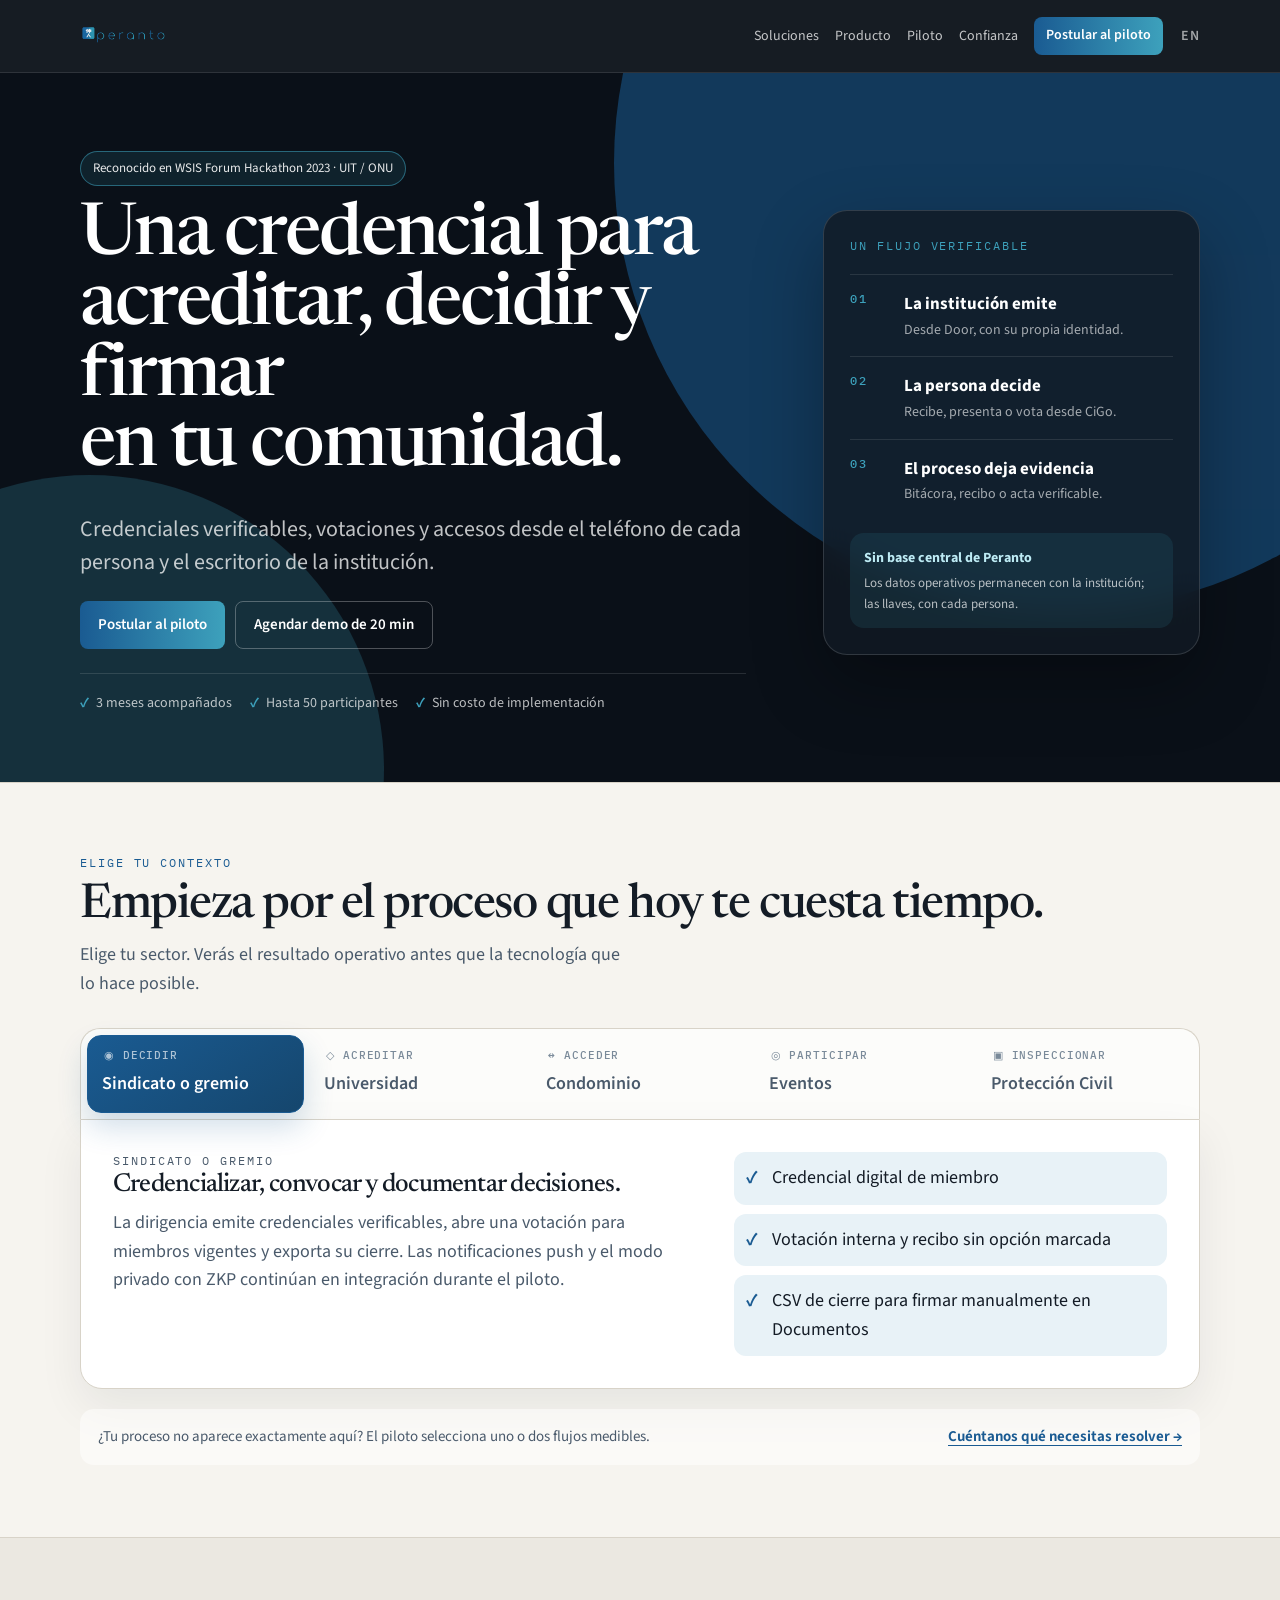
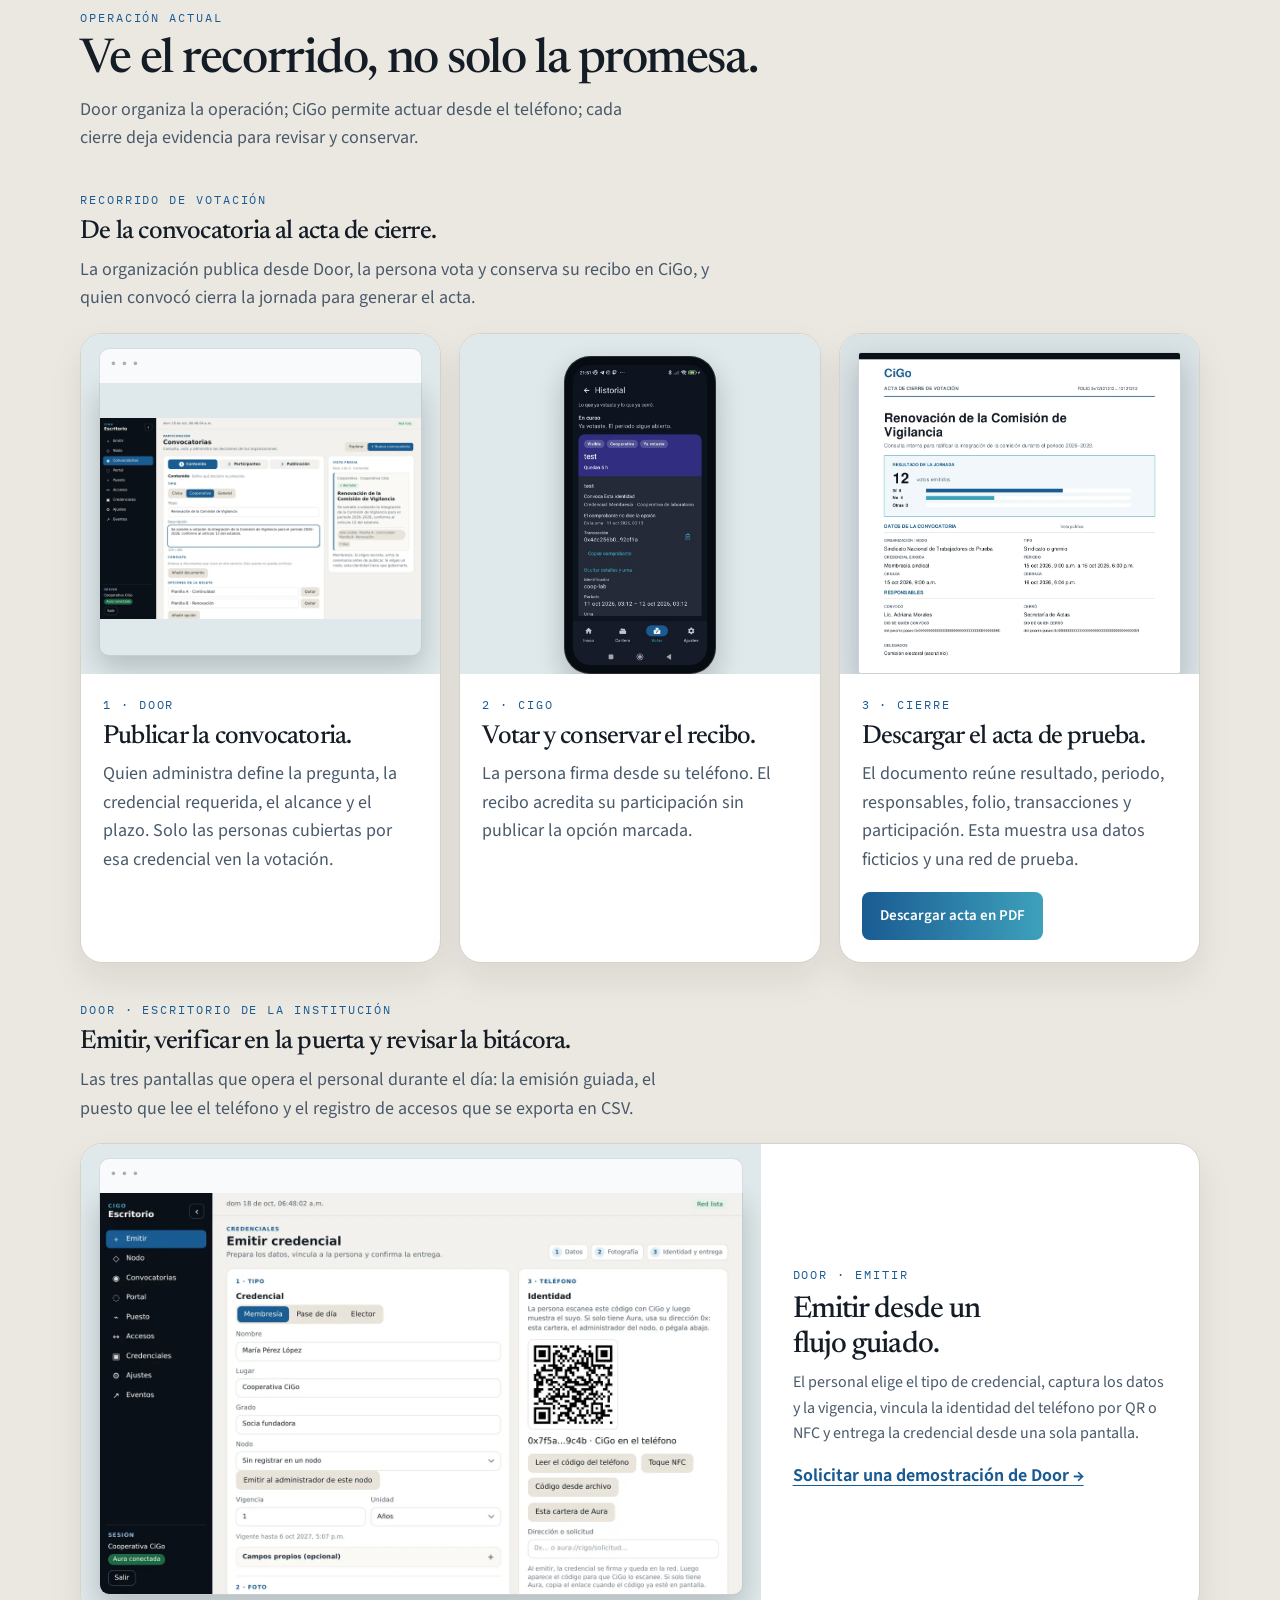
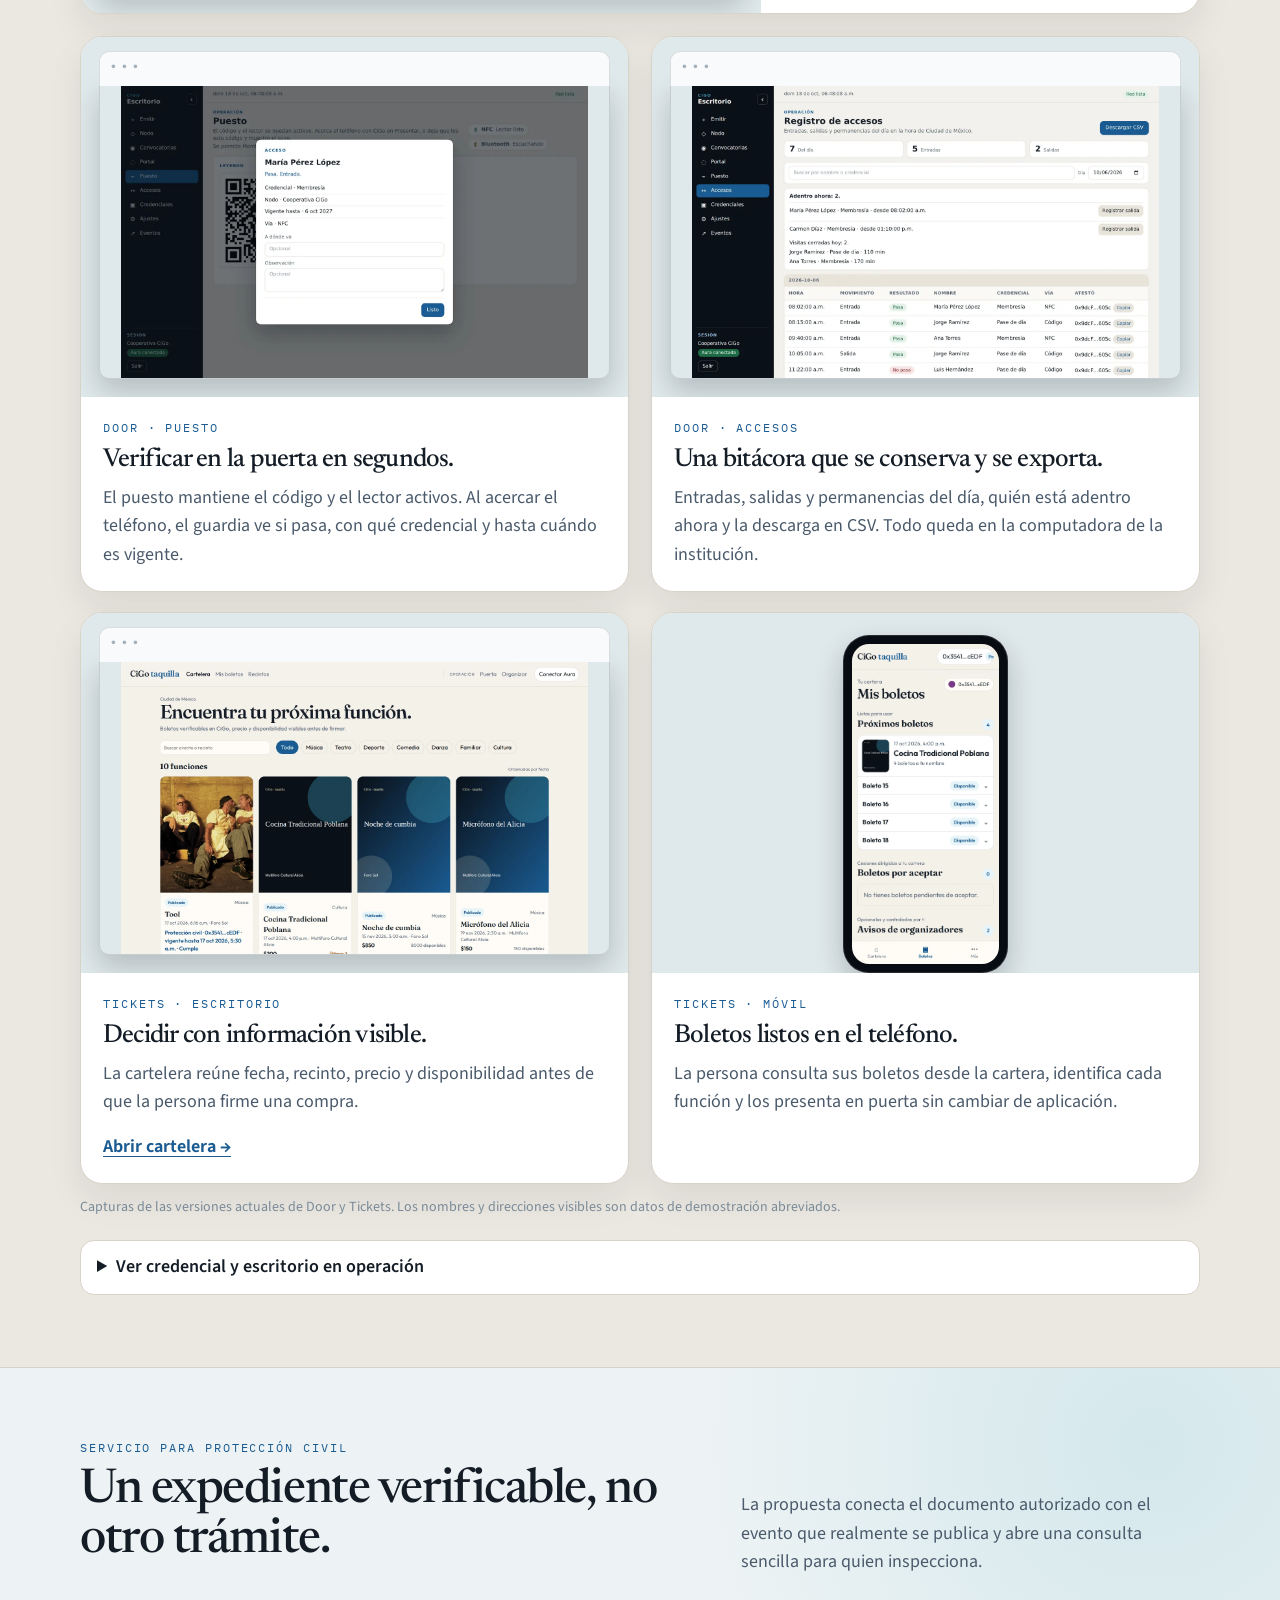
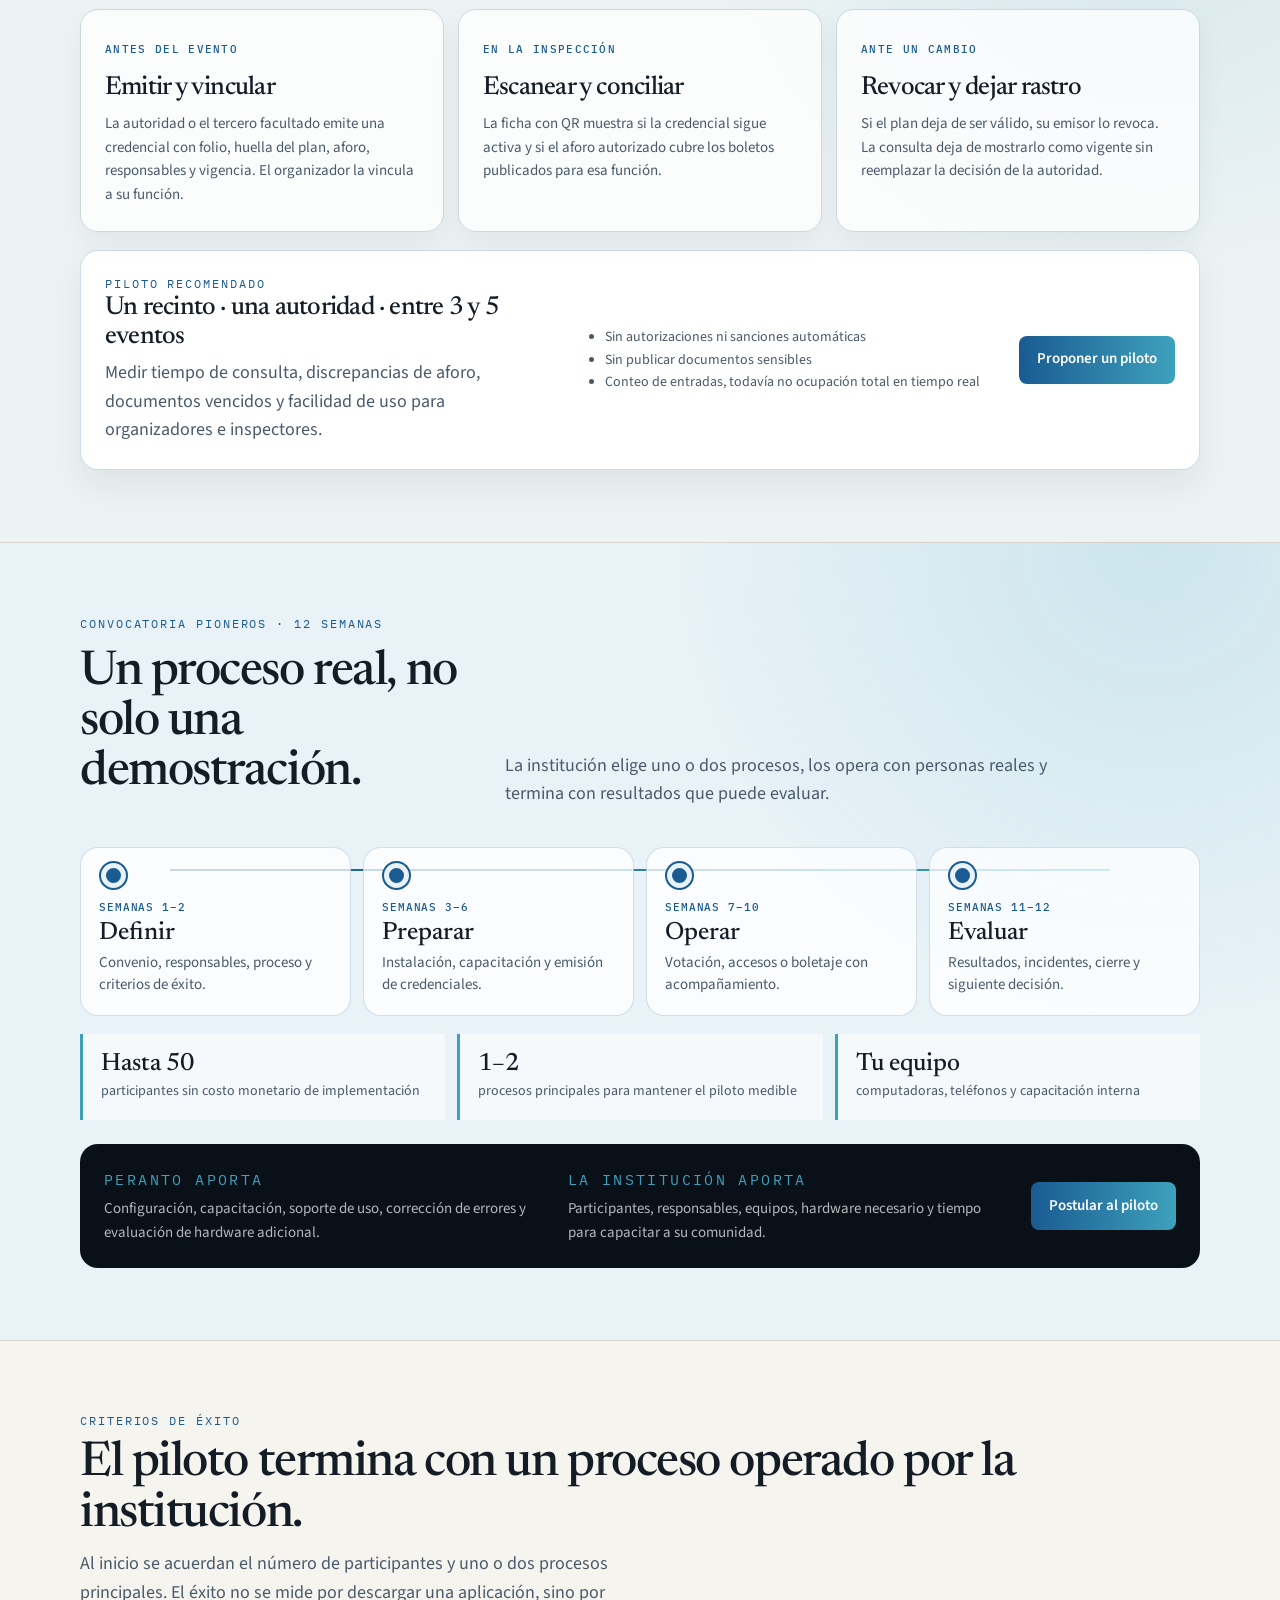
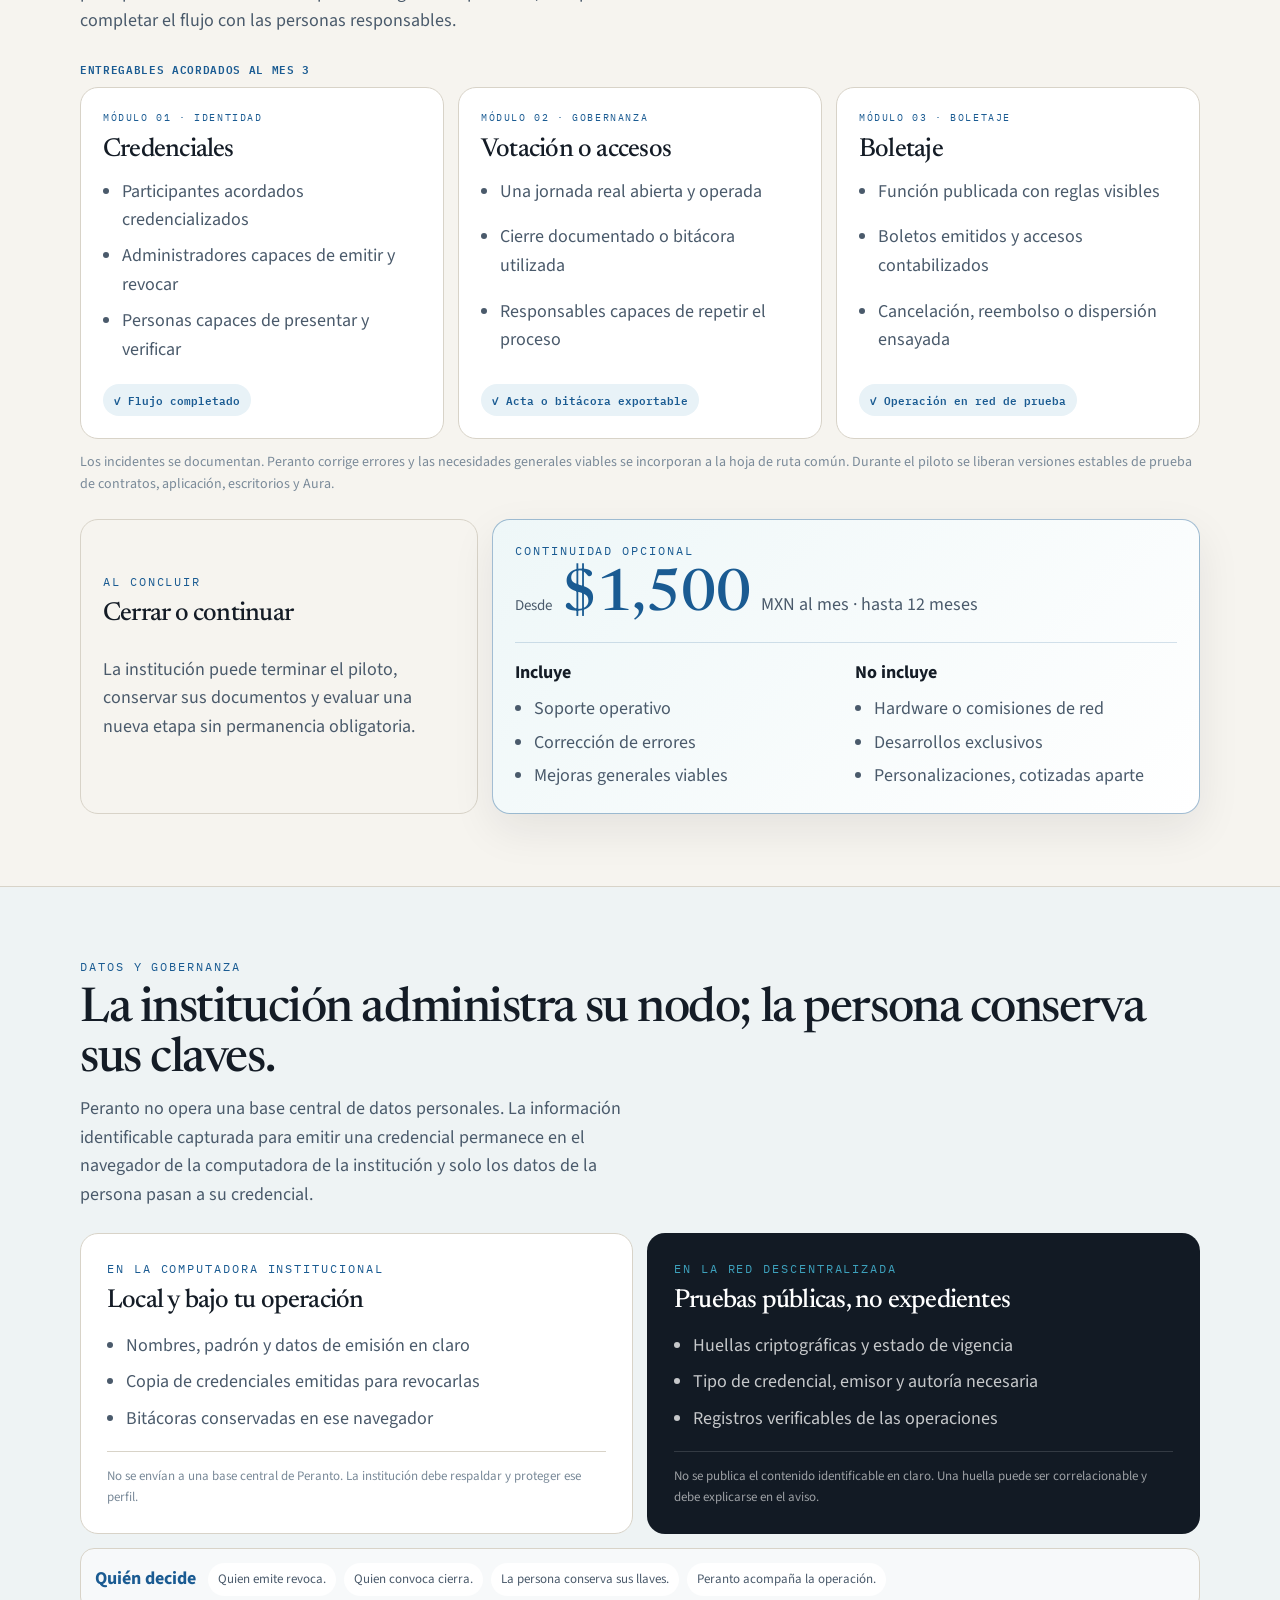
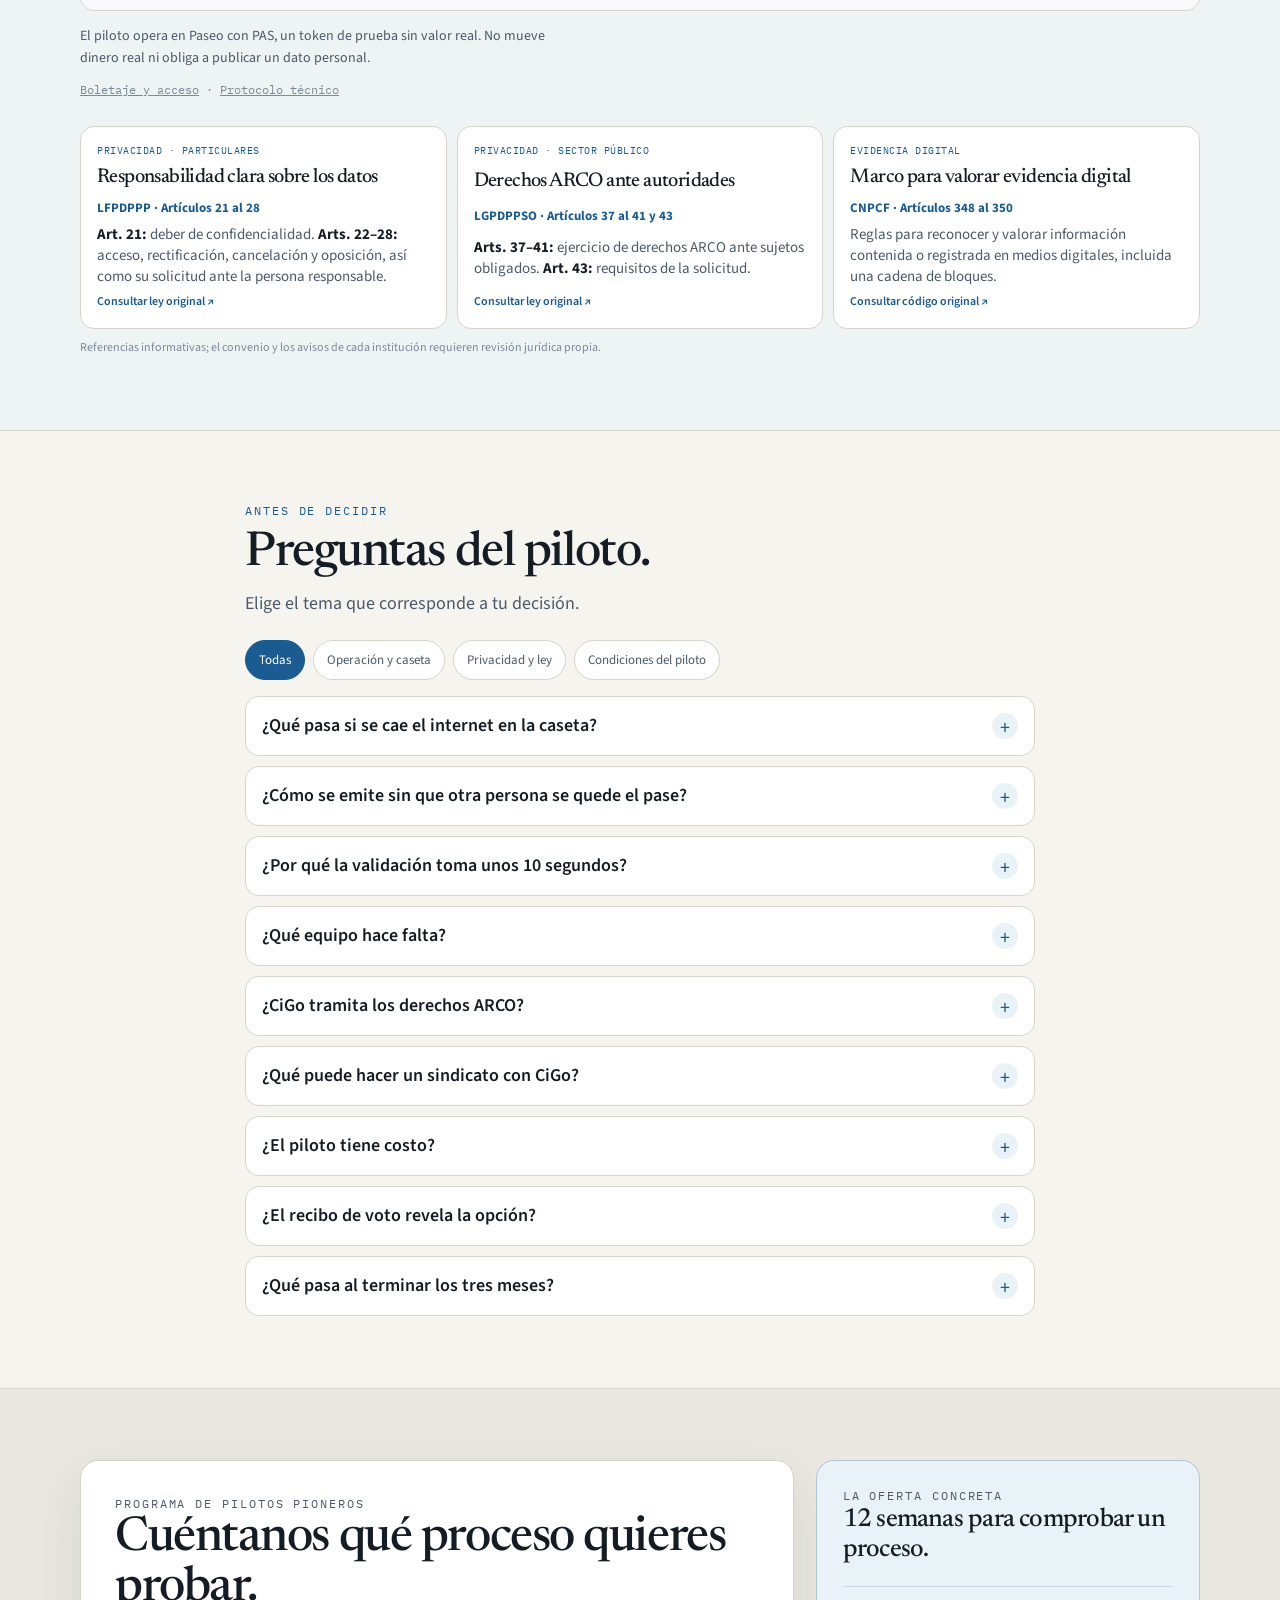
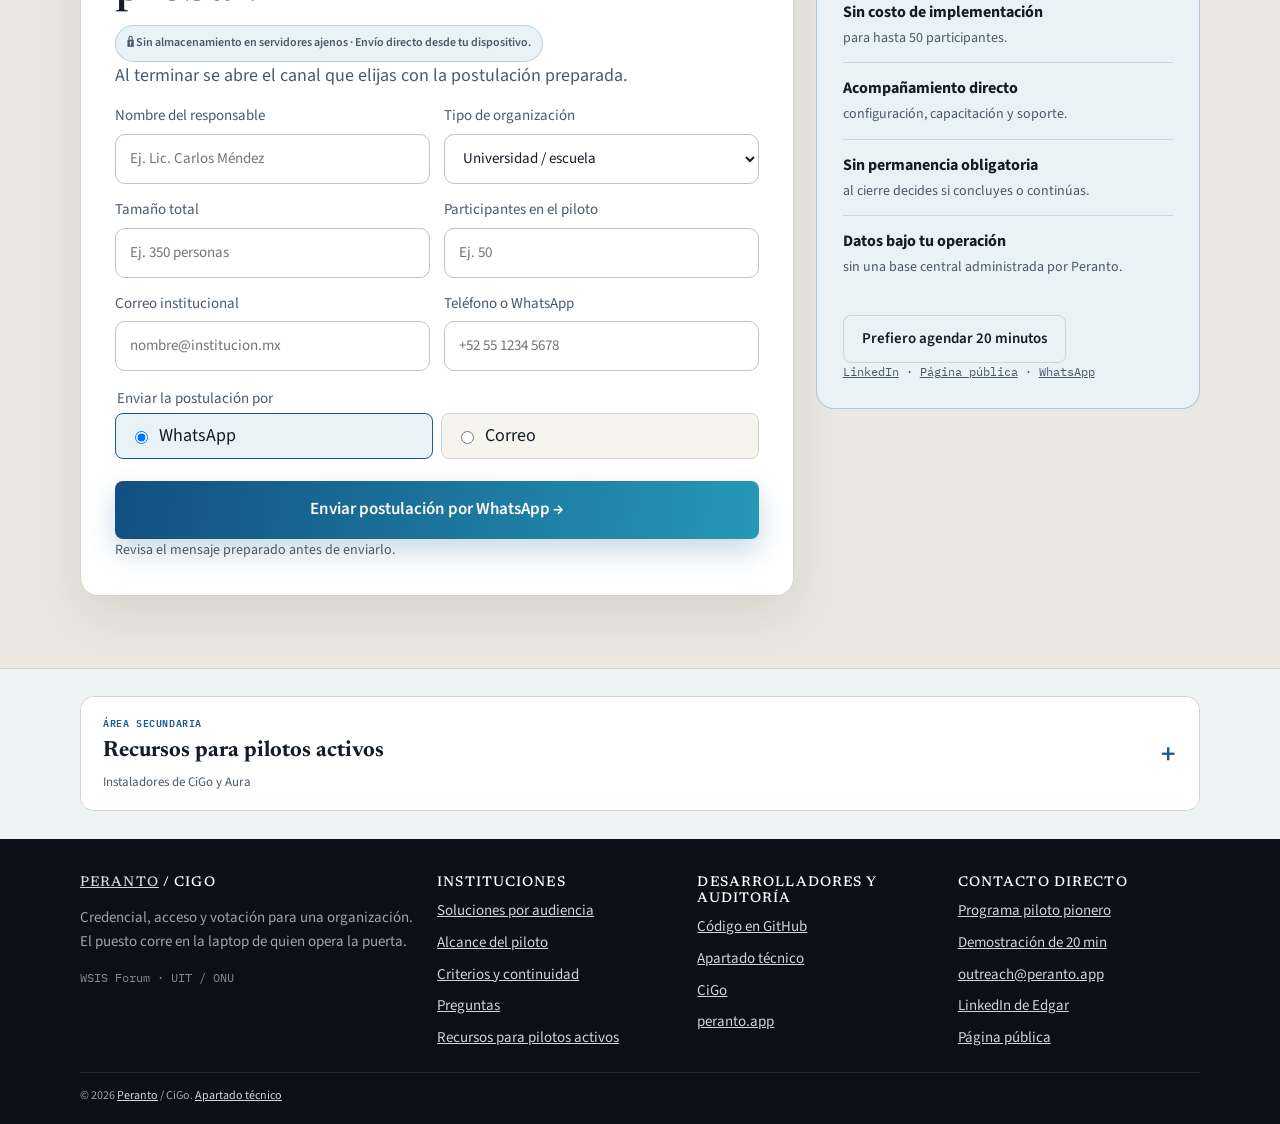
==== index.html @ 7cbb5fcc "Mostrar las pantallas actuales de Door (emitir, puesto, accesos) y pestañas visibles en móvil Co-aut" ====
<!doctype html>
<html lang="es">
<head>
  <meta charset="utf-8" />
  <meta name="viewport" content="width=device-width, initial-scale=1" />
  <title>CiGo · Credencial digital, acceso y votación para comunidades</title>
  <meta name="description" content="Credenciales digitales, control de acceso y votaciones internas para organizaciones. Piloto acompañado de tres meses, sin costo monetario de implementación para hasta 50 participantes." />
  <link rel="canonical" href="https://pioneros.peranto.app/" />
  <link rel="alternate" hreflang="es" href="https://pioneros.peranto.app/" />
  <link rel="alternate" hreflang="en" href="https://pioneros.peranto.app/en/" />
  <link rel="alternate" hreflang="x-default" href="https://pioneros.peranto.app/" />
  <meta property="og:type" content="website" />
  <meta property="og:locale" content="es_MX" />
  <meta property="og:site_name" content="CiGo pioneros" />
  <meta property="og:url" content="https://pioneros.peranto.app/" />
  <meta property="og:title" content="CiGo · Credencial digital, acceso y votación para comunidades" />
  <meta property="og:description" content="Acredita personas, controla accesos y organiza votaciones internas. Piloto acompañado de tres meses, sin costo monetario de implementación para hasta 50 participantes." />
  <meta property="og:image" content="https://pioneros.peranto.app/media/caso-caseta.jpg" />
  <meta name="twitter:card" content="summary_large_image" />
  <script type="application/ld+json">
  {
    "@context": "https://schema.org",
    "@graph": [
      {
        "@type": "Organization",
        "name": "Peranto",
        "url": "https://peranto.app/",
        "sameAs": ["https://cigo.peranto.app/", "https://pioneros.peranto.app/", "https://www.linkedin.com/in/edogasalinas"]
      },
      {
        "@type": "WebSite",
        "name": "CiGo pioneros",
        "url": "https://pioneros.peranto.app/",
        "inLanguage": "es-MX",
        "description": "Credencial digital, control de acceso y votación para condominios, universidades y sindicatos."
      },
      {
        "@type": "Person",
        "name": "Edgar Salinas",
        "jobTitle": "Fundador de CiGo",
        "url": "https://cryptohumano.github.io/peranto-protocol/#/u/@edo",
        "sameAs": ["https://www.linkedin.com/in/edogasalinas", "https://cryptohumano.github.io/peranto-protocol/#/u/@edo"]
      },
      {
        "@type": "FAQPage",
        "mainEntity": [
          {
            "@type": "Question",
            "name": "¿Qué pasa si se cae el internet en la caseta?",
            "acceptedAnswer": {
              "@type": "Answer",
              "text": "La caseta se detiene. El puesto consulta el registro anclado en la cadena para saber si la credencial sigue vigente. Sin internet, esa revisión no cierra y no hay pase. Quien no necesita internet es la persona: la cartera de CiGo lleva la credencial en el teléfono."
            }
          },
          {
            "@type": "Question",
            "name": "¿Cómo se emite sin que otra persona se quede el pase?",
            "acceptedAnswer": {
              "@type": "Answer",
              "text": "El administrador abre el reto en el escritorio y la persona lo firma con su teléfono, por NFC o con el QR del registro. La credencial queda ligada a las claves de ese teléfono."
            }
          },
          {
            "@type": "Question",
            "name": "¿Por qué la validación toma unos 10 segundos?",
            "acceptedAnswer": {
              "@type": "Answer",
              "text": "El ciclo que medimos en operación incluye acercar el teléfono, la lectura NFC o el enfoque del QR, la comprobación de la firma en el escritorio y la línea que ve el guardia en la bitácora. Arriba se ve ese ciclo: la cartera en el teléfono y el puesto en la laptop."
            }
          },
          {
            "@type": "Question",
            "name": "¿Qué equipo hace falta?",
            "acceptedAnswer": {
              "@type": "Answer",
              "text": "Una computadora de la organización con el escritorio CiGo, internet en la caseta, y un lector USB NFC o la cámara para el QR. El puesto no pide un torniquete ni un servidor aparte."
            }
          },
          {
            "@type": "Question",
            "name": "¿CiGo tramita los derechos ARCO?",
            "acceptedAnswer": {
              "@type": "Answer",
              "text": "No. La persona es dueña del dato que firmó y ella presenta el acceso, la rectificación, la cancelación o la oposición. Los artículos 21 a 28 de la Ley Federal de Protección de Datos Personales en Posesión de los Particulares, y los artículos 37 a 43 de la Ley General de Protección de Datos Personales en Posesión de Sujetos Obligados, describen ese trámite ante particulares y ante autoridades. CiGo no envía la solicitud."
            }
          },
          {
            "@type": "Question",
            "name": "¿Qué puede hacer un sindicato con CiGo?",
            "acceptedAnswer": {
              "@type": "Answer",
              "text": "Emitir credenciales digitales para sus agremiados y organizar votaciones internas. Las convocatorias disponibles se consultan y votan en la aplicación; las notificaciones push están en integración. Al cerrar, se exportan el conteo y la trazabilidad en CSV. La persona responsable incorpora manualmente ese archivo al módulo Documentos y lo firma con la credencial verificable definida para el proceso, incluida una que acredite posesión de FIEL o FIREL."
            }
          },
          {
            "@type": "Question",
            "name": "¿El piloto tiene costo?",
            "acceptedAnswer": {
              "@type": "Answer",
              "text": "El piloto dura tres meses y no tiene costo monetario de implementación para hasta 50 participantes. La institución aporta sus equipos, teléfonos, hardware, capacitación interna y una carta convenio con los alcances para mencionar su participación. Por encima de 50 participantes, el alcance y costo se revisan con la organización."
            }
          },
          {
            "@type": "Question",
            "name": "¿El recibo de voto revela la opción?",
            "acceptedAnswer": {
              "@type": "Answer",
              "text": "No. El recibo acredita la participación y no dice la opción marcada. En votaciones privadas, la opción se cifra; el contrato y la gestión de las pruebas de conocimiento cero continúan en desarrollo durante el piloto."
            }
          }
        ]
      }
    ]
  }
  </script>
  <link rel="preconnect" href="https://fonts.googleapis.com" />
  <link rel="preconnect" href="https://fonts.gstatic.com" crossorigin />
  <link href="https://fonts.googleapis.com/css2?family=IBM+Plex+Mono:wght@400;500&family=Newsreader:opsz,wght@6..72,500;6..72,600&family=Source+Sans+3:wght@400;500;600&display=swap" rel="stylesheet" />
  <link rel="stylesheet" href="styles.css?v=12" />
  <meta name="theme-color" content="#0a1018" />
  <link rel="icon" href="data:image/svg+xml,%3Csvg xmlns='http://www.w3.org/2000/svg' viewBox='0 0 32 32'%3E%3Crect fill='%230a1018' width='32' height='32' rx='8'/%3E%3Ccircle cx='16' cy='16' r='5' fill='%233da1bc'/%3E%3C/svg%3E" />
</head>
<body>
  <header class="nav">
    <div class="nav-inner">
      <a class="brand" href="index.html" aria-label="Peranto">
        <img class="brand-logo" src="logo-peranto.png" alt="Peranto" width="140" height="58" />
      </a>
      <button class="menu-btn" type="button" aria-expanded="false" aria-controls="menu">Menú</button>
      <nav class="links" id="menu">
        <a href="#soluciones">Soluciones</a>
        <a href="#evidencia">Producto</a>
        <a href="#pioneros">Piloto</a>
        <a href="#datos">Confianza</a>
        <a class="btn solid tiny" href="#postular">Postular al piloto</a>
      </nav>
      <a class="lang" href="en/" hreflang="en" lang="en">EN</a>
    </div>
  </header>

  <main>
    <section class="hero" id="cigo">
      <div class="wrap">
        <div class="hero-layout">
          <div class="hero-copy">
            <a class="authority" href="https://www.itu.int/net4/wsis/forum/2023/Files/ocp/WF23OCPP5PRES-en.pdf" target="_blank" rel="noopener noreferrer">Reconocido en WSIS Forum Hackathon 2023 · UIT / ONU</a>
            <h1>Una credencial para acreditar, decidir y firmar <span class="rotating-audience" data-rotating-audience data-phrases='["en tu organización.","en tu comunidad.","en tu sindicato.","en tu universidad.","en tu empresa.","en tu condominio.","en tus eventos."]'>en tu organización.</span></h1>
            <p class="lead hero-lead">Credenciales verificables, votaciones y accesos desde el teléfono de cada persona y el escritorio de la institución.</p>
            <div class="actions">
              <a class="btn solid" href="#postular">Postular al piloto</a>
              <a class="btn ghost" href="https://calendly.com/edoga-salinas/one-click-kyc" target="_blank" rel="noopener noreferrer">Agendar demo de 20 min</a>
            </div>
            <ul class="hero-trust" aria-label="Condiciones principales del piloto">
              <li>3 meses acompañados</li>
              <li>Hasta 50 participantes</li>
              <li>Sin costo de implementación</li>
            </ul>
          </div>
          <aside class="hero-brief" aria-label="Cómo funciona CiGo">
            <p class="kicker">Un flujo verificable</p>
            <ol class="hero-flow">
              <li><span>01</span><div><b>La institución emite</b><small>Desde Door, con su propia identidad.</small></div></li>
              <li><span>02</span><div><b>La persona decide</b><small>Recibe, presenta o vota desde CiGo.</small></div></li>
              <li><span>03</span><div><b>El proceso deja evidencia</b><small>Bitácora, recibo o acta verificable.</small></div></li>
            </ol>
            <div class="hero-signal">
              <strong>Sin base central de Peranto</strong>
              <span>Los datos operativos permanecen con la institución; las llaves, con cada persona.</span>
            </div>
          </aside>
        </div>
      </div>
    </section>

    <section id="soluciones">
      <div class="wrap">
        <p class="kicker">Elige tu contexto</p>
        <h2>Empieza por el proceso que hoy te cuesta tiempo.</h2>
        <p class="lead">Elige tu sector. Verás el resultado operativo antes que la tecnología que lo hace posible.</p>
        <div class="audience-tabs" role="tablist" aria-label="Tipo de organización">
          <button type="button" role="tab" id="tab-sindicato" aria-controls="panel-sindicato" aria-selected="true" data-audience-tab="sindicato">Sindicato o gremio</button>
          <button type="button" role="tab" id="tab-universidad" aria-controls="panel-universidad" aria-selected="false" data-audience-tab="universidad">Universidad</button>
          <button type="button" role="tab" id="tab-condominio" aria-controls="panel-condominio" aria-selected="false" data-audience-tab="condominio">Condominio</button>
          <button type="button" role="tab" id="tab-eventos" aria-controls="panel-eventos" aria-selected="false" data-audience-tab="eventos">Eventos</button>
          <button type="button" role="tab" id="tab-proteccion" aria-controls="panel-proteccion" aria-selected="false" data-audience-tab="proteccion">Protección Civil</button>
        </div>
        <div class="audience-panel" id="panel-sindicato" role="tabpanel" aria-labelledby="tab-sindicato" data-audience-panel="sindicato">
          <div>
            <p class="kicker">Sindicato o gremio</p>
            <h3>Credencializar, convocar y documentar decisiones.</h3>
            <p>La dirigencia emite credenciales verificables, abre una votación para miembros vigentes y exporta su cierre. Las notificaciones push y el modo privado con ZKP continúan en integración durante el piloto.</p>
          </div>
          <ul class="outcomes">
            <li>Credencial digital de miembro</li>
            <li>Votación interna y recibo sin opción marcada</li>
            <li>CSV de cierre para firmar manualmente en Documentos</li>
          </ul>
        </div>
        <div class="audience-panel" id="panel-universidad" role="tabpanel" aria-labelledby="tab-universidad" data-audience-panel="universidad" hidden>
          <div>
            <p class="kicker">Universidad o escuela</p>
            <h3>Identidad institucional y espacios con acceso verificable.</h3>
            <p>La institución emite credenciales a su comunidad y define los procesos que quiere operar: biblioteca, laboratorio, actividades o consultas internas.</p>
          </div>
          <ul class="outcomes">
            <li>Credencial verificable para alumnos o personal</li>
            <li>Registro de entrada y salida por puesto</li>
            <li>Consultas internas ligadas a una credencial vigente</li>
          </ul>
        </div>
        <div class="audience-panel" id="panel-condominio" role="tabpanel" aria-labelledby="tab-condominio" data-audience-panel="condominio" hidden>
          <div>
            <p class="kicker">Condominio o residencial</p>
            <h3>Accesos y participación sin retener identificaciones.</h3>
            <p>La caseta verifica presentaciones desde el teléfono y conserva una bitácora local. La comunidad puede probar además una consulta o asamblea interna.</p>
          </div>
          <ul class="outcomes">
            <li>Credenciales para residentes o visitantes</li>
            <li>Bitácora de entradas, salidas y permanencia</li>
            <li>Consulta interna para credenciales vigentes</li>
          </ul>
        </div>
        <div class="audience-panel" id="panel-eventos" role="tabpanel" aria-labelledby="tab-eventos" data-audience-panel="eventos" hidden>
          <div>
            <p class="kicker">Organización de eventos</p>
            <h3>Boletos, acceso y reglas de negocio en una red de pruebas.</h3>
            <p>El piloto permite ensayar creación de eventos, emisión, acceso, cancelaciones, reembolsos y dispersión sin mover dinero real.</p>
          </div>
          <ul class="outcomes">
            <li>Boletos firmados y presentación de un solo uso</li>
            <li>Conteo de invitados y control de acceso</li>
            <li>Cobros y dispersión simulados con token de prueba</li>
          </ul>
        </div>
        <div class="audience-panel" id="panel-proteccion" role="tabpanel" aria-labelledby="tab-proteccion" data-audience-panel="proteccion" hidden>
          <div>
            <p class="kicker">Protección Civil y gestión de riesgos</p>
            <h3>Expediente verificable para una inspección más ágil.</h3>
            <p>La autoridad consulta la credencial del plan vinculada a una función y comprueba folio, vigencia, responsables, aforo autorizado, huella documental y revocación desde una ficha con QR.</p>
            <p class="scope-note">CiGo facilita la verificación; no sustituye el programa, la inspección, la autorización ni las facultades de la autoridad.</p>
          </div>
          <ul class="outcomes">
            <li>Plan vinculado a un evento y organizador concretos</li>
            <li>Aforo autorizado comparado con el aforo publicado</li>
            <li>Ficha de inspección sin exponer el expediente completo</li>
          </ul>
        </div>
        <div class="section-cta">
          <span>¿Tu proceso no aparece exactamente aquí? El piloto selecciona uno o dos flujos medibles.</span>
          <a class="text-link" href="#postular">Cuéntanos qué necesitas resolver →</a>
        </div>
      </div>
    </section>

    <section class="band" id="evidencia">
      <div class="wrap">
        <p class="kicker">Operación actual</p>
        <h2>Ve el recorrido, no solo la promesa.</h2>
        <p class="lead">Door organiza la operación; CiGo permite actuar desde el teléfono; cada cierre deja evidencia para revisar y conservar.</p>
        <div class="flow-heading">
          <p class="kicker">Recorrido de votación</p>
          <h3>De la convocatoria al acta de cierre.</h3>
          <p>La organización publica desde Door, la persona vota y conserva su recibo en CiGo, y quien convocó cierra la jornada para generar el acta.</p>
        </div>
        <div class="voting-steps" aria-label="Recorrido de una votación de prueba">
          <article class="product-proof">
            <div class="proof-media desktop">
              <img src="media/door-convocatoria-actual.webp" alt="Pantalla actual de Door para crear una convocatoria, definir participantes y configurar la publicación" loading="lazy" />
            </div>
            <div class="proof-copy">
              <p class="kicker">1 · Door</p>
              <h3>Publicar la convocatoria.</h3>
              <p>Quien administra define la pregunta, la credencial requerida, el alcance y el plazo. Solo las personas cubiertas por esa credencial ven la votación.</p>
            </div>
          </article>
          <article class="product-proof">
            <div class="proof-media mobile">
              <img src="media/app-voto.jpg" alt="Historial de votación en CiGo con periodo, transacción y comprobante sin opción marcada" loading="lazy" />
            </div>
            <div class="proof-copy">
              <p class="kicker">2 · CiGo</p>
              <h3>Votar y conservar el recibo.</h3>
              <p>La persona firma desde su teléfono. El recibo acredita su participación sin publicar la opción marcada.</p>
            </div>
          </article>
          <article class="product-proof">
            <div class="proof-media report">
              <img src="media/acta-votacion-portada.webp" alt="Primera página del acta de cierre de una votación sindical de prueba" loading="lazy" />
            </div>
            <div class="proof-copy">
              <p class="kicker">3 · Cierre</p>
              <h3>Descargar el acta de prueba.</h3>
              <p>El documento reúne resultado, periodo, responsables, folio, transacciones y participación. Esta muestra usa datos ficticios y una red de prueba.</p>
              <a class="btn solid proof-download" href="media/acta-votacion-prueba.pdf" download>Descargar acta en PDF</a>
            </div>
          </article>
        </div>
        <div class="flow-heading">
          <p class="kicker">Door · escritorio de la institución</p>
          <h3>Emitir, verificar en la puerta y revisar la bitácora.</h3>
          <p>Las tres pantallas que opera el personal durante el día: la emisión guiada, el puesto que lee el teléfono y el registro de accesos que se exporta en CSV.</p>
        </div>
        <div class="product-showcase door-showcase" aria-label="Pantallas actuales de Door">
          <article class="product-proof featured">
            <div class="proof-media desktop">
              <img src="media/door-emision-actual.webp" alt="Pantalla actual de Door para emitir una credencial: tipo, datos de la persona, vigencia y código para vincular el teléfono" loading="lazy" />
            </div>
            <div class="proof-copy">
              <p class="kicker">Door · emitir</p>
              <h3>Emitir desde un flujo guiado.</h3>
              <p>El personal elige el tipo de credencial, captura los datos y la vigencia, vincula la identidad del teléfono por QR o NFC y entrega la credencial desde una sola pantalla.</p>
              <a class="text-link" href="#postular">Solicitar una demostración de Door →</a>
            </div>
          </article>
          <article class="product-proof">
            <div class="proof-media desktop">
              <img src="media/door-puesto-actual.webp" alt="Pantalla actual del puesto en Door: código de reto, lector NFC activo y aviso de acceso con el nombre y la credencial de la persona" loading="lazy" />
            </div>
            <div class="proof-copy">
              <p class="kicker">Door · puesto</p>
              <h3>Verificar en la puerta en segundos.</h3>
              <p>El puesto mantiene el código y el lector activos. Al acercar el teléfono, el guardia ve si pasa, con qué credencial y hasta cuándo es vigente.</p>
            </div>
          </article>
          <article class="product-proof">
            <div class="proof-media desktop">
              <img src="media/door-accesos-actual.webp" alt="Pantalla actual del registro de accesos en Door: resumen del día, personas adentro y tabla de entradas y salidas" loading="lazy" />
            </div>
            <div class="proof-copy">
              <p class="kicker">Door · accesos</p>
              <h3>Una bitácora que se conserva y se exporta.</h3>
              <p>Entradas, salidas y permanencias del día, quién está adentro ahora y la descarga en CSV. Todo queda en la computadora de la institución.</p>
            </div>
          </article>
        </div>
        <div class="product-showcase tickets-showcase" aria-label="Pantallas actuales de Tickets">
          <article class="product-proof">
            <div class="proof-media desktop">
              <img src="media/tickets-cartelera-actual.webp" alt="Cartelera actual de Tickets en escritorio con búsqueda, categorías y eventos disponibles" loading="lazy" />
            </div>
            <div class="proof-copy">
              <p class="kicker">Tickets · escritorio</p>
              <h3>Decidir con información visible.</h3>
              <p>La cartelera reúne fecha, recinto, precio y disponibilidad antes de que la persona firme una compra.</p>
              <a class="text-link" href="https://tickets.peranto.app/" target="_blank" rel="noopener noreferrer">Abrir cartelera →</a>
            </div>
          </article>
          <article class="product-proof">
            <div class="proof-media mobile">
              <img src="media/tickets-boletos-actual.webp" alt="Pantalla actual de Tickets en móvil con cuatro boletos disponibles" loading="lazy" />
            </div>
            <div class="proof-copy">
              <p class="kicker">Tickets · móvil</p>
              <h3>Boletos listos en el teléfono.</h3>
              <p>La persona consulta sus boletos desde la cartera, identifica cada función y los presenta en puerta sin cambiar de aplicación.</p>
            </div>
          </article>
        </div>
        <p class="proof-note">Capturas de las versiones actuales de Door y Tickets. Los nombres y direcciones visibles son datos de demostración abreviados.</p>
        <details class="demo-details">
          <summary>Ver credencial y escritorio en operación</summary>
          <div class="sim" id="simulador">
            <div class="sim-grid">
              <article class="phone">
                <p class="tag">Cartera en el teléfono</p>
                <div class="handset">
                  <span class="notch" aria-hidden="true"></span>
                  <div class="screen">
                    <video class="reel" poster="miniatura-telefono.webp" controls muted playsinline preload="metadata" aria-label="Presentación de la credencial en la cartera de CiGo">
                      <source src="presentacion.mp4" type="video/mp4" />
                    </video>
                  </div>
                </div>
              </article>
              <article class="desk">
                <p class="tag">Puesto de control en la laptop</p>
                <div class="window">
                  <div class="titlebar">
                    <span class="dots" aria-hidden="true"><i></i><i></i><i></i></span>
                    <span>CiGo Escritorio</span>
                  </div>
                  <div class="screen wide">
                    <video class="reel wide" poster="miniatura-escritorio.webp" controls muted playsinline preload="metadata" aria-label="El escritorio de CiGo leyendo la credencial en el puesto">
                      <source src="puesto.mp4" type="video/mp4" />
                    </video>
                  </div>
                </div>
              </article>
            </div>
            <p class="note">La cartera presenta desde el teléfono y el escritorio verifica en la computadora de la organización.</p>
          </div>
        </details>
      </div>
    </section>

    <section class="civil-band" id="proteccion-civil">
      <div class="wrap">
        <div class="civil-heading">
          <div>
            <p class="kicker">Servicio para Protección Civil</p>
            <h2>Un expediente verificable, no otro trámite.</h2>
          </div>
          <p class="lead">La propuesta conecta el documento autorizado con el evento que realmente se publica y abre una consulta sencilla para quien inspecciona.</p>
        </div>
        <div class="civil-flow" aria-label="Flujo del expediente verificable de un evento">
          <article>
            <span>Antes del evento</span>
            <h3>Emitir y vincular</h3>
            <p>La autoridad o el tercero facultado emite una credencial con folio, huella del plan, aforo, responsables y vigencia. El organizador la vincula a su función.</p>
          </article>
          <article>
            <span>En la inspección</span>
            <h3>Escanear y conciliar</h3>
            <p>La ficha con QR muestra si la credencial sigue activa y si el aforo autorizado cubre los boletos publicados para esa función.</p>
          </article>
          <article>
            <span>Ante un cambio</span>
            <h3>Revocar y dejar rastro</h3>
            <p>Si el plan deja de ser válido, su emisor lo revoca. La consulta deja de mostrarlo como vigente sin reemplazar la decisión de la autoridad.</p>
          </article>
        </div>
        <div class="civil-pilot">
          <div>
            <p class="kicker">Piloto recomendado</p>
            <h3>Un recinto · una autoridad · entre 3 y 5 eventos</h3>
            <p>Medir tiempo de consulta, discrepancias de aforo, documentos vencidos y facilidad de uso para organizadores e inspectores.</p>
          </div>
          <ul>
            <li>Sin autorizaciones ni sanciones automáticas</li>
            <li>Sin publicar documentos sensibles</li>
            <li>Conteo de entradas, todavía no ocupación total en tiempo real</li>
          </ul>
          <a class="btn solid" href="#postular">Proponer un piloto</a>
        </div>
      </div>
    </section>

    <section class="pilot-band" id="pioneros">
      <div class="wrap">
        <div class="pilot-intro">
          <p class="kicker">Convocatoria pioneros · 12 semanas</p>
          <h2>Un proceso real, no solo una demostración.</h2>
          <p class="lead">La institución elige uno o dos procesos, los opera con personas reales y termina con resultados que puede evaluar.</p>
        </div>
        <div class="pilot-timeline" aria-label="Etapas del piloto de doce semanas">
          <article><span>Semanas 1–2</span><b>Definir</b><p>Convenio, responsables, proceso y criterios de éxito.</p></article>
          <article><span>Semanas 3–6</span><b>Preparar</b><p>Instalación, capacitación y emisión de credenciales.</p></article>
          <article><span>Semanas 7–10</span><b>Operar</b><p>Votación, accesos o boletaje con acompañamiento.</p></article>
          <article><span>Semanas 11–12</span><b>Evaluar</b><p>Resultados, incidentes, cierre y siguiente decisión.</p></article>
        </div>
        <div class="pilot-terms">
          <article>
            <strong>Hasta 50</strong>
            <span>participantes sin costo monetario de implementación</span>
          </article>
          <article>
            <strong>1–2</strong>
            <span>procesos principales para mantener el piloto medible</span>
          </article>
          <article>
            <strong>Tu equipo</strong>
            <span>computadoras, teléfonos y capacitación interna</span>
          </article>
        </div>
        <div class="pilot-responsibilities">
          <div>
            <p class="kicker">Peranto aporta</p>
            <p>Configuración, capacitación, soporte de uso, corrección de errores y evaluación de hardware adicional.</p>
          </div>
          <div>
            <p class="kicker">La institución aporta</p>
            <p>Participantes, responsables, equipos, hardware necesario y tiempo para capacitar a su comunidad.</p>
          </div>
          <a class="btn solid" href="#postular">Postular al piloto</a>
        </div>
      </div>
    </section>

    <section id="piloto">
      <div class="wrap">
        <p class="kicker">Criterios de éxito</p>
        <h2>El piloto termina con un proceso operado por la institución.</h2>
        <p class="lead">Al inicio se acuerdan el número de participantes y uno o dos procesos principales. El éxito no se mide por descargar una aplicación, sino por completar el flujo con las personas responsables.</p>
        <p class="deliverables-label">Entregables acordados al mes 3</p>
        <div class="success-grid">
          <article class="success-card">
            <p class="kicker">Módulo 01 · Identidad</p>
            <h3>Credenciales</h3>
            <ul class="deliverables"><li>Participantes acordados credencializados</li><li>Administradores capaces de emitir y revocar</li><li>Personas capaces de presentar y verificar</li></ul>
            <span class="deliverable-badge">✓ Flujo completado</span>
          </article>
          <article class="success-card">
            <p class="kicker">Módulo 02 · Gobernanza</p>
            <h3>Votación o accesos</h3>
            <ul class="deliverables"><li>Una jornada real abierta y operada</li><li>Cierre documentado o bitácora utilizada</li><li>Responsables capaces de repetir el proceso</li></ul>
            <span class="deliverable-badge">✓ Acta o bitácora exportable</span>
          </article>
          <article class="success-card">
            <p class="kicker">Módulo 03 · Boletaje</p>
            <h3>Boletaje</h3>
            <ul class="deliverables"><li>Función publicada con reglas visibles</li><li>Boletos emitidos y accesos contabilizados</li><li>Cancelación, reembolso o dispersión ensayada</li></ul>
            <span class="deliverable-badge">✓ Operación en red de prueba</span>
          </article>
        </div>
        <p class="note">Los incidentes se documentan. Peranto corrige errores y las necesidades generales viables se incorporan a la hoja de ruta común. Durante el piloto se liberan versiones estables de prueba de contratos, aplicación, escritorios y Aura.</p>
        <div class="continuity-grid">
          <article class="exit-card">
            <p class="kicker">Al concluir</p>
            <h3>Cerrar o continuar</h3>
            <p>La institución puede terminar el piloto, conservar sus documentos y evaluar una nueva etapa sin permanencia obligatoria.</p>
          </article>
          <article class="pricing-card">
            <p class="kicker">Continuidad opcional</p>
            <div class="price"><small>Desde</small><strong>$1,500</strong><span>MXN al mes · hasta 12 meses</span></div>
            <div class="price-columns">
              <div><b>Incluye</b><ul><li>Soporte operativo</li><li>Corrección de errores</li><li>Mejoras generales viables</li></ul></div>
              <div><b>No incluye</b><ul><li>Hardware o comisiones de red</li><li>Desarrollos exclusivos</li><li>Personalizaciones, cotizadas aparte</li></ul></div>
            </div>
          </article>
        </div>
      </div>
    </section>

    <section id="datos">
      <div class="wrap">
        <p class="kicker">Datos y gobernanza</p>
        <h2>La institución administra su nodo; la persona conserva sus claves.</h2>
        <p class="lead">Peranto no opera una base central de datos personales. La información identificable capturada para emitir una credencial permanece en el navegador de la computadora de la institución y solo los datos de la persona pasan a su credencial.</p>
        <div class="data-map">
          <article class="data-zone local">
            <p class="kicker">En la computadora institucional</p>
            <h3>Local y bajo tu operación</h3>
            <ul><li>Nombres, padrón y datos de emisión en claro</li><li>Copia de credenciales emitidas para revocarlas</li><li>Bitácoras conservadas en ese navegador</li></ul>
            <p class="data-caveat">No se envían a una base central de Peranto. La institución debe respaldar y proteger ese perfil.</p>
          </article>
          <article class="data-zone chain">
            <p class="kicker">En la red descentralizada</p>
            <h3>Pruebas públicas, no expedientes</h3>
            <ul><li>Huellas criptográficas y estado de vigencia</li><li>Tipo de credencial, emisor y autoría necesaria</li><li>Registros verificables de las operaciones</li></ul>
            <p class="data-caveat">No se publica el contenido identificable en claro. Una huella puede ser correlacionable y debe explicarse en el aviso.</p>
          </article>
        </div>
        <div class="governance-strip"><b>Quién decide</b><span>Quien emite revoca.</span><span>Quien convoca cierra.</span><span>La persona conserva sus llaves.</span><span>Peranto acompaña la operación.</span></div>
        <p class="network-note">El piloto opera en Paseo con PAS, un token de prueba sin valor real. No mueve dinero real ni obliga a publicar un dato personal.</p>
        <p class="meta"><a href="tickets.html">Boletaje y acceso</a> · <a href="https://cigo.peranto.app/whitepaper.html">Protocolo técnico</a></p>
        <div class="legal-badges" aria-label="Referencias legales">
          <a href="https://www.diputados.gob.mx/LeyesBiblio/pdf/LFPDPPP.pdf" target="_blank" rel="noopener noreferrer">
            <span>Privacidad · particulares</span>
            <h3>Responsabilidad clara sobre los datos</h3>
            <b>LFPDPPP · Artículos 21 al 28</b>
            <small><strong>Art. 21:</strong> deber de confidencialidad. <strong>Arts. 22–28:</strong> acceso, rectificación, cancelación y oposición, así como su solicitud ante la persona responsable.</small>
            <em>Consultar ley original ↗</em>
          </a>
          <a href="https://www.diputados.gob.mx/LeyesBiblio/pdf/LGPDPPSO.pdf" target="_blank" rel="noopener noreferrer">
            <span>Privacidad · sector público</span>
            <h3>Derechos ARCO ante autoridades</h3>
            <b>LGPDPPSO · Artículos 37 al 41 y 43</b>
            <small><strong>Arts. 37–41:</strong> ejercicio de derechos ARCO ante sujetos obligados. <strong>Art. 43:</strong> requisitos de la solicitud.</small>
            <em>Consultar ley original ↗</em>
          </a>
          <a href="https://www.diputados.gob.mx/LeyesBiblio/pdf/CNPCF.pdf" target="_blank" rel="noopener noreferrer">
            <span>Evidencia digital</span>
            <h3>Marco para valorar evidencia digital</h3>
            <b>CNPCF · Artículos 348 al 350</b>
            <small>Reglas para reconocer y valorar información contenida o registrada en medios digitales, incluida una cadena de bloques.</small>
            <em>Consultar código original ↗</em>
          </a>
        </div>
        <p class="legal-note">Referencias informativas; el convenio y los avisos de cada institución requieren revisión jurídica propia.</p>
      </div>
    </section>

    <section id="preguntas">
      <div class="wrap">
        <p class="kicker">Antes de decidir</p>
        <h2>Preguntas del piloto.</h2>
        <p class="lead">Elige el tema que corresponde a tu decisión.</p>
        <div class="faq-filters" role="toolbar" aria-label="Filtrar preguntas">
          <button type="button" data-faq-filter="all" aria-pressed="true">Todas</button>
          <button type="button" data-faq-filter="operation" aria-pressed="false">Operación y caseta</button>
          <button type="button" data-faq-filter="privacy" aria-pressed="false">Privacidad y ley</button>
          <button type="button" data-faq-filter="pilot" aria-pressed="false">Condiciones del piloto</button>
        </div>
        <div class="faq-list">
        <details data-faq-category="operation">
          <summary>¿Qué pasa si se cae el internet en la caseta?</summary>
          <p>La caseta se detiene. El puesto consulta el registro anclado en la cadena para saber si la credencial sigue vigente. Sin internet, esa revisión no cierra y no hay pase. Quien no necesita internet es la persona: la cartera de CiGo lleva la credencial en el teléfono.</p>
        </details>
        <details data-faq-category="operation">
          <summary>¿Cómo se emite sin que otra persona se quede el pase?</summary>
          <p>El administrador abre el reto en el escritorio y la persona lo firma con su teléfono, por NFC o con el QR del registro. La credencial queda ligada a las claves de ese teléfono.</p>
        </details>
        <details data-faq-category="operation">
          <summary>¿Por qué la validación toma unos 10 segundos?</summary>
          <p>El ciclo que medimos en operación incluye acercar el teléfono, la lectura NFC o el enfoque del QR, la comprobación de la firma en el escritorio y la línea que ve el guardia en la bitácora. Arriba se ve ese ciclo: la cartera en el teléfono y el puesto en la laptop.</p>
        </details>
        <details data-faq-category="operation">
          <summary>¿Qué equipo hace falta?</summary>
          <p>Una computadora de la organización con el escritorio CiGo, internet en la caseta, y un lector USB NFC o la cámara para el QR. El puesto no pide un torniquete ni un servidor aparte.</p>
        </details>
        <details data-faq-category="privacy">
          <summary>¿CiGo tramita los derechos ARCO?</summary>
          <p>No. La persona es dueña del dato que firmó y ella pide el acceso, la rectificación, la cancelación o la oposición. CiGo no envía esa solicitud. Los artículos están en <a href="#datos">la firma y los datos</a>.</p>
        </details>
        <details data-faq-category="pilot">
          <summary>¿Qué puede hacer un sindicato con CiGo?</summary>
          <p>Emitir la credencial digital de cada agremiado y abrir votaciones internas. La convocatoria se consulta y se vota en la aplicación; las notificaciones push están en integración. Al cerrar se exportan conteo y trazabilidad en CSV. La persona responsable lo incorpora manualmente a Documentos y lo firma con la credencial acordada, incluida una que acredite posesión de FIEL o FIREL.</p>
        </details>
        <details data-faq-category="pilot">
          <summary>¿El piloto tiene costo?</summary>
          <p>Dura tres meses y no tiene costo monetario de implementación para hasta 50 participantes. La institución aporta equipos, teléfonos, hardware, capacitación interna y una carta convenio que define los alcances para mencionar su participación. Por encima de 50 participantes se acuerdan alcance y costo.</p>
        </details>
        <details data-faq-category="privacy">
          <summary>¿El recibo de voto revela la opción?</summary>
          <p>No. Acredita la participación y no dice la opción marcada. En votaciones privadas, la opción se cifra; el contrato y la gestión de las pruebas de conocimiento cero continúan en desarrollo durante el piloto.</p>
        </details>
        <details data-faq-category="pilot">
          <summary>¿Qué pasa al terminar los tres meses?</summary>
          <p>La institución puede concluir el piloto o continuar con acompañamiento desde $1,500 MXN mensuales durante 12 meses, según alcance. Incluye soporte operativo y corrección de errores. Hardware, comisiones de red y desarrollos exclusivos no están incluidos; las personalizaciones se cotizan aparte.</p>
        </details>
        </div>
      </div>
    </section>

    <section class="band" id="postular">
      <div class="wrap close">
        <form class="card" id="solicitud" data-form>
          <p class="kicker">Programa de pilotos pioneros</p>
          <h2>Cuéntanos qué proceso quieres probar.</h2>
          <p class="privacy-badge">🔒 Sin almacenamiento en servidores ajenos · Envío directo desde tu dispositivo.</p>
          <p class="lead">Al terminar se abre el canal que elijas con la postulación preparada.</p>
          <div class="form-grid">
            <label class="field">Nombre del responsable
              <input name="name" required maxlength="120" placeholder="Ej. Lic. Carlos Méndez" autocomplete="name" />
            </label>
            <label class="field">Tipo de organización
              <select name="kind" required>
                <option>Universidad / escuela</option>
                <option>Condominio / residencial</option>
                <option>Caseta: repartidores y estacionamiento</option>
                <option>Sindicato / colegio profesional</option>
                <option>Cooperativa / comunidad</option>
                <option>Protección Civil / gobierno municipal</option>
              </select>
            </label>
            <label class="field">Tamaño total
              <input name="size" required maxlength="20" placeholder="Ej. 350 personas" inputmode="numeric" />
            </label>
            <label class="field">Participantes en el piloto
              <input name="pilotSize" required type="number" min="1" max="100000" placeholder="Ej. 50" inputmode="numeric" />
            </label>
            <label class="field">Correo institucional
              <input name="email" type="email" required maxlength="120" placeholder="nombre@institucion.mx" autocomplete="email" />
            </label>
            <label class="field">Teléfono o WhatsApp
              <input name="phone" required maxlength="30" placeholder="+52 55 1234 5678" autocomplete="tel" />
            </label>
          </div>
          <fieldset class="via">
            <legend>Enviar la postulación por</legend>
            <label><input type="radio" name="via" value="wa" checked /> WhatsApp</label>
            <label><input type="radio" name="via" value="mail" /> Correo</label>
          </fieldset>
          <div class="actions">
            <button class="btn solid" type="submit" data-send>Enviar postulación por WhatsApp →</button>
          </div>
          <p class="note">Revisa el mensaje preparado antes de enviarlo.</p>
          <div class="ready" data-ready hidden>
            <p data-status></p>
            <p data-summary></p>
            <button class="copy-link" type="button" data-copy>Copiar postulación</button>
          </div>
        </form>
        <aside class="card application-aside">
          <p class="kicker">La oferta concreta</p>
          <h3>12 semanas para comprobar un proceso.</h3>
          <ul class="offer-list">
            <li><b>Sin costo de implementación</b><span>para hasta 50 participantes.</span></li>
            <li><b>Acompañamiento directo</b><span>configuración, capacitación y soporte.</span></li>
            <li><b>Sin permanencia obligatoria</b><span>al cierre decides si concluyes o continúas.</span></li>
            <li><b>Datos bajo tu operación</b><span>sin una base central administrada por Peranto.</span></li>
          </ul>
          <a class="btn ghost" href="https://calendly.com/edoga-salinas/one-click-kyc" target="_blank" rel="noopener noreferrer">Prefiero agendar 20 minutos</a>
          <p class="meta"><a href="https://www.linkedin.com/in/edogasalinas" target="_blank" rel="noopener noreferrer">LinkedIn</a> · <a href="https://cryptohumano.github.io/peranto-protocol/#/u/@edo">Página pública</a> · <a href="https://wa.me/525621208481?text=Hola%20Edgar%2C%20quiero%20la%20demostraci%C3%B3n%20de%2020%20minutos%20del%20piloto%20CiGo.">WhatsApp</a></p>
        </aside>
      </div>
    </section>

    <section id="descarga" class="resources-section">
      <div class="wrap">
        <details class="resources-details">
          <summary><span><small>Área secundaria</small><b>Recursos para pilotos activos</b><em>Instaladores de CiGo y Aura</em></span></summary>
          <div class="resources-content">
            <p>La instalación se realiza durante el acompañamiento. CiGo lleva la credencial en Android; Aura firma desde la computadora institucional.</p>
            <div class="cards">
          <article class="card">
            <p class="kicker">Android · 0.1.120</p>
            <h3>CiGo para el teléfono</h3>
            <p>Android 8 o más nuevo. No hace falta modo desarrollador. Al abrir el archivo, el teléfono pide permitir la instalación desde Chrome, una sola vez.</p>
            <div class="actions">
              <a class="btn solid" href="downloads/aura-wallet.apk">Descargar CiGo</a>
            </div>
            <p class="note">Chrome puede advertir sobre la instalación desde fuera de Play Store. Durante el piloto se acompaña este paso. La frase de recuperación es la única forma de recuperar la cartera si se desinstala la aplicación.</p>
          </article>
          <article class="card">
            <p class="kicker">Chrome · 0.2.0</p>
            <h3>Aura para el navegador</h3>
            <p>La extensión firma desde el escritorio de CiGo. Usa la misma frase de recuperación que la app del teléfono.</p>
            <div class="actions">
              <a class="btn solid" href="https://chromewebstore.google.com/detail/aura-wallet/jgjhbhonfpoalhlbnmgffdcpjfdggbhd?hl=es" target="_blank" rel="noopener noreferrer">Instalar en Chrome</a>
            </div>
            <p class="note">La institución usa sus propias computadoras. Peranto ayuda con la configuración, capacitación y pruebas del hardware.</p>
          </article>
            </div>
          </div>
        </details>
      </div>
    </section>
  </main>

  <footer>
    <div class="wrap foot">
      <div>
        <h3><a href="https://peranto.app">Peranto</a> / CiGo</h3>
        <p>Credencial, acceso y votación para una organización. El puesto corre en la laptop de quien opera la puerta.</p>
        <p class="meta">WSIS Forum · UIT / ONU</p>
      </div>
      <div>
        <h3>Instituciones</h3>
        <ul>
          <li><a href="#soluciones">Soluciones por audiencia</a></li>
          <li><a href="#pioneros">Alcance del piloto</a></li>
          <li><a href="#piloto">Criterios y continuidad</a></li>
          <li><a href="#preguntas">Preguntas</a></li>
          <li><a href="#descarga">Recursos para pilotos activos</a></li>
        </ul>
      </div>
      <div>
        <h3>Desarrolladores y auditoría</h3>
        <ul>
          <li><a href="https://github.com/cryptohumano/peranto-protocol">Código en GitHub</a></li>
          <li><a href="https://cigo.peranto.app/whitepaper.html">Apartado técnico</a></li>
          <li><a href="https://cigo.peranto.app">CiGo</a></li>
          <li><a href="https://peranto.app">peranto.app</a></li>
        </ul>
      </div>
      <div>
        <h3>Contacto directo</h3>
        <ul>
          <li><a href="#postular">Programa piloto pionero</a></li>
          <li><a href="https://calendly.com/edoga-salinas/one-click-kyc" target="_blank" rel="noopener noreferrer">Demostración de 20 min</a></li>
          <li><a href="mailto:outreach@peranto.app">outreach@peranto.app</a></li>
          <li><a href="https://www.linkedin.com/in/edogasalinas" target="_blank" rel="noopener noreferrer">LinkedIn de Edgar</a></li>
          <li><a href="https://cryptohumano.github.io/peranto-protocol/#/u/@edo">Página pública</a></li>
        </ul>
      </div>
    </div>
    <div class="wrap legal">© 2026 <a href="https://peranto.app">Peranto</a> / CiGo. <a href="https://cigo.peranto.app/whitepaper.html">Apartado técnico</a></div>
  </footer>
  <script src="site.js?v=4"></script>
</body>
</html>
---- styles.css ----
:root {
  --paper: #f6f4ef;
  --paper-dark: #ebe8e1;
  --ink: #141c26;
  --ink-muted: #4a5a6b;
  --ink-faint: #7a8a99;
  --deep: #1a5b92;
  --bright: #3da1bc;
  --night: #0a1018;
  --night-2: #121a24;
  --line: #d8d3c8;
  --accent-soft: #e8f2f7;
  --card: #ffffff;
  --display: "Newsreader", Georgia, serif;
  --body: "Source Sans 3", system-ui, sans-serif;
  --mono: "IBM Plex Mono", ui-monospace, monospace;
}

* { box-sizing: border-box; }
html { scroll-behavior: smooth; }
body {
  margin: 0;
  background: var(--paper);
  color: var(--ink);
  font-family: var(--body);
  font-size: 18px;
  line-height: 1.58;
}
a { color: inherit; }
button, input, select { font: inherit; color: inherit; }
img, video { max-width: 100%; }
:focus-visible { outline: 2px solid var(--deep); outline-offset: 3px; }

.wrap { width: min(1120px, calc(100% - 40px)); margin: 0 auto; }
.kicker {
  margin: 0 0 8px;
  color: var(--deep);
  font-family: var(--mono);
  font-size: 12px;
  letter-spacing: 0.16em;
  text-transform: uppercase;
}
h1, h2, h3 { font-family: var(--display); font-weight: 500; letter-spacing: -0.03em; overflow-wrap: break-word; }
h1 { margin: 0; font-size: clamp(34px, 9vw, 72px); line-height: 0.98; }
h2 { margin: 0 0 10px; font-size: clamp(32px, 4vw, 48px); line-height: 1.05; }
h3 { margin: 0 0 8px; font-size: 26px; line-height: 1.15; }
.lead { margin: 0; color: var(--ink-muted); max-width: 62ch; }
.muted { color: var(--ink-faint); }

.nav {
  position: sticky;
  top: 0;
  z-index: 20;
  background: rgba(10, 16, 24, 0.95);
  border-bottom: 1px solid rgba(255, 255, 255, 0.1);
  backdrop-filter: blur(12px);
  color: white;
}
.nav-inner {
  width: min(1120px, calc(100% - 40px));
  margin: 0 auto;
  min-height: 72px;
  display: flex;
  align-items: center;
  gap: 18px;
}
.brand {
  display: flex;
  align-items: center;
  text-decoration: none;
  flex: 0 0 auto;
}
.brand-logo { display: block; height: 36px; width: auto; }
.wsis {
  border: 1px solid rgba(255, 255, 255, 0.28);
  border-radius: 999px;
  padding: 6px 12px;
  color: rgba(255, 255, 255, 0.82);
  font-family: var(--mono);
  font-size: 11px;
  letter-spacing: 0.04em;
  text-decoration: none;
  line-height: 1.35;
}
.wsis:hover { color: white; border-color: rgba(255, 255, 255, 0.5); }
.links { display: flex; gap: 16px; margin-left: auto; align-items: center; }
.links a { text-decoration: none; color: rgba(255, 255, 255, 0.75); font-size: 14px; }
.links a:hover { color: white; }
.lang {
  color: rgba(255, 255, 255, 0.6);
  font-size: 14px;
  font-weight: 600;
  letter-spacing: 0.06em;
  text-decoration: none;
}
.lang:hover { color: white; }
.menu-btn {
  display: none;
  margin-left: auto;
  background: transparent;
  border: 1px solid rgba(255, 255, 255, 0.28);
  border-radius: 8px;
  padding: 8px 12px;
  color: white;
}

.btn {
  display: inline-flex;
  align-items: center;
  justify-content: center;
  min-height: 48px;
  padding: 10px 18px;
  border-radius: 8px;
  border: 0;
  text-decoration: none;
  font-weight: 600;
  font-size: 15px;
  line-height: 1.25;
  text-align: center;
  cursor: pointer;
}
.btn.solid { background: linear-gradient(90deg, var(--deep), var(--bright)); color: white; }
.btn.ghost { background: transparent; border: 1px solid var(--line); color: var(--ink); }
.btn.tiny { min-height: 38px; padding: 0 12px; font-size: 14px; }
.actions { display: flex; flex-wrap: wrap; gap: 10px; margin-top: 22px; }

.hero {
  position: relative;
  overflow: hidden;
  padding: 78px 0 68px;
  background: var(--night);
  color: white;
}
.hero::before,
.hero::after {
  content: "";
  position: absolute;
  border-radius: 50%;
  pointer-events: none;
}
.hero::before {
  width: 70vmax;
  height: 70vmax;
  right: -18vmax;
  top: -28vmax;
  background: rgba(26, 91, 146, 0.55);
}
.hero::after {
  width: 46vmax;
  height: 46vmax;
  left: -16vmax;
  bottom: -22vmax;
  background: rgba(61, 161, 188, 0.22);
}
.hero .wrap { position: relative; z-index: 1; }
.hero .lead { color: rgba(255, 255, 255, 0.75); }
.hero .kicker { color: var(--bright); }
.hero .btn.ghost { color: white; border-color: rgba(255, 255, 255, 0.28); }
.hero-layout {
  display: grid;
  grid-template-columns: minmax(0, 1.15fr) minmax(330px, 0.65fr);
  gap: clamp(34px, 6vw, 78px);
  align-items: center;
}
.hero-copy { max-width: 760px; }
.hero-lead { margin-top: 22px; font-size: clamp(19px, 2vw, 22px); line-height: 1.5; }
.hero-trust {
  display: flex;
  flex-wrap: wrap;
  gap: 8px 18px;
  margin: 24px 0 0;
  padding: 18px 0 0;
  border-top: 1px solid rgba(255, 255, 255, 0.12);
  list-style: none;
  color: rgba(255, 255, 255, 0.72);
  font-size: 14px;
}
.hero-trust li::before { content: "✓"; margin-right: 7px; color: var(--bright); font-weight: 700; }
.hero-brief {
  padding: 26px;
  border: 1px solid rgba(255, 255, 255, 0.14);
  border-radius: 24px;
  background: rgba(18, 26, 36, 0.82);
  box-shadow: 0 28px 70px rgba(0, 0, 0, 0.3);
  backdrop-filter: blur(14px);
}
.hero-flow { display: grid; gap: 0; margin: 18px 0 0; padding: 0; list-style: none; }
.hero-flow li {
  display: grid;
  grid-template-columns: 42px 1fr;
  gap: 12px;
  padding: 16px 0;
  border-top: 1px solid rgba(255, 255, 255, 0.1);
}
.hero-flow li > span { color: var(--bright); font: 500 12px var(--mono); letter-spacing: 0.12em; }
.hero-flow b, .hero-flow small { display: block; }
.hero-flow b { color: white; font-size: 17px; }
.hero-flow small { margin-top: 3px; color: rgba(255, 255, 255, 0.62); font-size: 14px; line-height: 1.4; }
.hero-signal {
  display: grid;
  gap: 4px;
  margin-top: 12px;
  padding: 14px;
  border-radius: 14px;
  background: rgba(61, 161, 188, 0.12);
  color: rgba(255, 255, 255, 0.7);
  font-size: 13px;
}
.hero-signal strong { color: #bdebf4; font-size: 14px; }
.rotating-audience {
  display: block;
  min-height: 1.08em;
  color: white;
  transition: opacity 180ms ease, transform 180ms ease;
}
.rotating-audience.is-changing {
  opacity: 0;
  transform: translateY(0.12em);
}
.hero-grid, .split, .two, .calc, .close {
  display: grid;
  grid-template-columns: 1.05fr 0.95fr;
  gap: 22px;
  align-items: start;
}
.stage { margin-top: 36px; }
.authority {
  display: inline-flex;
  gap: 8px;
  align-items: center;
  max-width: 100%;
  text-decoration: none;
  border: 1px solid rgba(61, 161, 188, 0.55);
  background: rgba(61, 161, 188, 0.12);
  color: rgba(255, 255, 255, 0.9);
  border-radius: 999px;
  padding: 6px 12px;
  font-size: 13px;
  margin-bottom: 16px;
}
.trust { margin: 14px 0 0; color: var(--ink-faint); font-size: 14px; }
.hero .trust { color: rgba(255, 255, 255, 0.62); }
.audiences { display: flex; flex-wrap: wrap; gap: 8px; margin-top: 16px; }
.audiences a {
  text-decoration: none;
  border: 1px solid rgba(255, 255, 255, 0.22);
  border-radius: 999px;
  padding: 6px 12px;
  color: rgba(255, 255, 255, 0.82);
  font-size: 14px;
}
.audiences a:hover { color: white; border-color: rgba(255, 255, 255, 0.5); }

.audience-tabs {
  display: grid;
  grid-template-columns: repeat(5, 1fr);
  gap: 5px;
  margin-top: 30px;
  padding: 6px;
  border: 1px solid var(--line);
  border-bottom: 0;
  border-radius: 20px 20px 0 0;
  background: rgba(255, 255, 255, 0.72);
}
.audience-tabs button {
  position: relative;
  min-height: 78px;
  padding: 31px 14px 12px;
  border: 1px solid transparent;
  border-radius: 14px;
  background: transparent;
  color: var(--ink-muted);
  text-align: left;
  font-weight: 600;
  cursor: pointer;
}
.audience-tabs button::before {
  position: absolute;
  top: 12px;
  left: 16px;
  color: var(--ink-faint);
  font: 500 11px var(--mono);
  letter-spacing: 0.08em;
}
.audience-tabs button:nth-child(1)::before { content: "◉  DECIDIR"; }
.audience-tabs button:nth-child(2)::before { content: "◇  ACREDITAR"; }
.audience-tabs button:nth-child(3)::before { content: "↔  ACCEDER"; }
.audience-tabs button:nth-child(4)::before { content: "◎  PARTICIPAR"; }
.audience-tabs button:nth-child(5)::before { content: "▣  INSPECCIONAR"; }
[lang="en"] .audience-tabs button:nth-child(1)::before { content: "◉  DECIDE"; }
[lang="en"] .audience-tabs button:nth-child(2)::before { content: "◇  IDENTIFY"; }
[lang="en"] .audience-tabs button:nth-child(3)::before { content: "↔  ACCESS"; }
[lang="en"] .audience-tabs button:nth-child(4)::before { content: "◎  PARTICIPATE"; }
[lang="en"] .audience-tabs button:nth-child(5)::before { content: "▣  INSPECT"; }
.audience-tabs button[aria-selected="true"] {
  border-color: var(--deep);
  background: linear-gradient(145deg, var(--deep), #15466d);
  color: #fff;
  box-shadow: 0 14px 30px rgba(26, 91, 146, 0.2);
}
.audience-tabs button[aria-selected="true"]::before { color: rgba(255, 255, 255, 0.65); }
.audience-panel {
  display: grid;
  grid-template-columns: 1.15fr 0.85fr;
  gap: 34px;
  margin-top: 0;
  padding: 32px;
  border: 1px solid var(--line);
  border-radius: 0 0 22px 22px;
  background: var(--card);
  box-shadow: 0 18px 45px rgba(20, 28, 38, 0.07);
}
.audience-panel[hidden] { display: none; }
.audience-panel:not([hidden]) { animation: panel-in 220ms ease-out; }
@keyframes panel-in {
  from { opacity: 0; transform: translateY(5px); }
  to { opacity: 1; transform: translateY(0); }
}
.audience-panel p { margin: 0; color: var(--ink-muted); }
.audience-panel .scope-note {
  margin-top: 14px;
  padding-left: 12px;
  border-left: 2px solid var(--bright);
  font-size: 14px;
}
.outcomes {
  margin: 0;
  padding: 0;
  list-style: none;
  display: grid;
  gap: 9px;
  align-content: start;
}
.outcomes li {
  padding: 12px 14px 12px 38px;
  border-radius: 12px;
  background: var(--accent-soft);
  position: relative;
}
.outcomes li::before {
  content: "✓";
  position: absolute;
  left: 12px;
  color: var(--deep);
  font-weight: 700;
}
.section-cta {
  display: flex;
  justify-content: space-between;
  gap: 18px;
  align-items: center;
  margin-top: 20px;
  padding: 16px 18px;
  border-radius: 14px;
  background: rgba(255, 255, 255, 0.48);
  color: var(--ink-muted);
  font-size: 15px;
}
.section-cta .text-link { flex: 0 0 auto; margin-top: 0; }
.evidence-grid {
  display: grid;
  grid-template-columns: 0.9fr 1.1fr;
  gap: 22px;
  align-items: center;
  margin-top: 24px;
}
.evidence-copy { align-self: stretch; display: flex; flex-direction: column; justify-content: center; }
.app-proof { margin: 0; }
.app-proof img {
  display: block;
  width: 100%;
  max-height: 520px;
  object-fit: contain;
  border: 1px solid var(--line);
  border-radius: 18px;
  background: var(--card);
}
.flow-heading { margin-top: 38px; }
.flow-heading h3 { margin-bottom: 8px; }
.flow-heading > p:last-child {
  max-width: 70ch;
  margin: 0;
  color: var(--ink-muted);
}
.voting-steps {
  display: grid;
  grid-template-columns: repeat(3, minmax(0, 1fr));
  gap: 18px;
  margin-top: 20px;
  align-items: start;
}
.product-showcase {
  display: grid;
  grid-template-columns: minmax(0, 1.45fr) minmax(280px, 0.55fr);
  gap: 22px;
  margin-top: 32px;
  align-items: start;
}
.product-showcase.platform-showcase { grid-template-columns: repeat(3, minmax(0, 1fr)); }
.product-showcase.door-showcase,
.product-showcase.tickets-showcase { grid-template-columns: repeat(2, minmax(0, 1fr)); margin-top: 20px; }
.door-showcase .product-proof.featured {
  grid-column: 1 / -1;
  display: grid;
  grid-template-columns: minmax(0, 1.55fr) minmax(0, 1fr);
  align-items: center;
}
.door-showcase .product-proof.featured .proof-media {
  height: auto;
  min-height: 100%;
  padding: 18px;
  padding-top: 48px;
  border-radius: 0;
}
.door-showcase .product-proof.featured .proof-media img { height: auto; }
.door-showcase .product-proof.featured .proof-copy {
  padding: 28px 32px;
  flex: none;
}
.door-showcase .product-proof.featured .proof-copy h3 { font-size: 30px; max-width: 14ch; }
.door-showcase .product-proof.featured .proof-copy p:not(.kicker) { font-size: 16px; }
.voting-steps .product-proof,
.platform-showcase .product-proof,
.door-showcase .product-proof,
.tickets-showcase .product-proof {
  display: flex;
  min-width: 0;
  height: 100%;
  flex-direction: column;
}
.voting-steps .proof-media,
.platform-showcase .proof-media,
.door-showcase .proof-media,
.tickets-showcase .proof-media {
  height: 340px;
  padding: 18px;
}
.voting-steps .proof-media,
.platform-showcase .proof-media,
.door-showcase .proof-media,
.tickets-showcase .proof-media { grid-template-rows: minmax(0, 1fr); }
.door-showcase .proof-media,
.tickets-showcase .proof-media { height: 360px; }
.voting-steps .proof-media.desktop,
.platform-showcase .proof-media.desktop,
.door-showcase .proof-media.desktop,
.tickets-showcase .proof-media.desktop { padding-top: 48px; }
.voting-steps .proof-media img,
.platform-showcase .proof-media img,
.door-showcase .proof-media img,
.tickets-showcase .proof-media img {
  width: 100%;
  height: 100%;
  max-height: none;
  object-fit: contain;
  object-position: center;
  border-radius: 10px;
}
.voting-steps .proof-media.mobile img,
.platform-showcase .proof-media.mobile img,
.tickets-showcase .proof-media.mobile img {
  width: auto;
  max-width: 100%;
  border-radius: 26px;
}
.voting-steps .proof-copy,
.platform-showcase .proof-copy,
.door-showcase .proof-copy,
.tickets-showcase .proof-copy { flex: 1; }
.product-proof {
  overflow: hidden;
  border: 1px solid var(--line);
  border-radius: 22px;
  background: var(--card);
  box-shadow: 0 16px 34px rgba(20, 28, 38, 0.08);
}
.proof-media {
  position: relative;
  display: grid;
  place-items: center;
  overflow: hidden;
  background: #dfe8ea;
}
.proof-media.desktop { padding: 46px 18px 18px; }
.proof-media.mobile { padding: 22px 22px 0; }
.proof-media.desktop::before {
  content: "";
  position: absolute;
  top: 14px;
  left: 18px;
  right: 18px;
  height: 34px;
  border: 1px solid rgba(10, 16, 24, 0.12);
  border-bottom: 0;
  border-radius: 10px 10px 0 0;
  background: #f8fafb;
}
.proof-media.desktop::after {
  content: "●  ●  ●";
  position: absolute;
  top: 24px;
  left: 30px;
  color: #a4b1ba;
  font-size: 8px;
  letter-spacing: 2px;
}
.proof-media img {
  display: block;
  width: 100%;
  height: auto;
}
.proof-media.desktop img {
  border: 1px solid rgba(10, 16, 24, 0.12);
  border-radius: 0 0 10px 10px;
  box-shadow: 0 12px 28px rgba(10, 16, 24, 0.2);
}
.proof-media.mobile img {
  width: min(100%, 300px);
  max-height: 520px;
  object-fit: cover;
  object-position: top;
  padding: 8px;
  border: 1px solid rgba(255, 255, 255, 0.14);
  border-radius: 28px;
  background: #070b12;
  box-shadow: 0 12px 28px rgba(10, 16, 24, 0.22);
}
.proof-media.report {
  padding: 18px 18px 0;
  background: #d9e2e5;
}
.proof-media.report img {
  width: min(100%, 430px);
  max-height: 520px;
  object-fit: cover;
  object-position: top;
  border: 1px solid rgba(10, 16, 24, 0.08);
  border-radius: 3px;
  box-shadow: 0 12px 28px rgba(10, 16, 24, 0.2);
}
.proof-copy { padding: 22px; }
.proof-copy p:not(.kicker) { margin: 0; color: var(--ink-muted); }
.proof-download { margin-top: 18px; }
.text-link {
  display: inline-block;
  margin-top: 16px;
  color: var(--deep);
  font-weight: 650;
  text-decoration-thickness: 1px;
  text-underline-offset: 4px;
}
.proof-note {
  margin: 12px 0 0;
  color: var(--ink-faint);
  font-size: 14px;
}
.demo-details, .legal-details { margin-top: 22px; }
.demo-details .sim { margin-top: 14px; }

.sim {
  background: rgba(18, 26, 36, 0.72);
  border: 1px solid rgba(255, 255, 255, 0.1);
  border-radius: 18px;
  padding: 18px;
  box-shadow: 0 24px 50px rgba(0, 0, 0, 0.28);
}
.sim-grid {
  display: grid;
  grid-template-columns: minmax(0, 280px) minmax(0, 1fr);
  gap: 18px;
  align-items: stretch;
}
.phone, .desk {
  background: var(--night-2);
  border: 1px solid rgba(255, 255, 255, 0.1);
  border-radius: 18px;
  padding: 14px;
  min-width: 0;
  color: rgba(255, 255, 255, 0.82);
}
.handset {
  width: min(240px, 100%);
  max-width: 100%;
  margin: 14px auto 0;
  padding: 10px 10px 14px;
  border-radius: 36px;
  background: #05080f;
  border: 1px solid rgba(255, 255, 255, 0.16);
  box-shadow: 0 18px 40px rgba(0, 0, 0, 0.35);
}
.notch {
  display: block;
  width: 88px;
  height: 12px;
  margin: 0 auto 8px;
  border-radius: 0 0 10px 10px;
  background: #111827;
}
.screen {
  position: relative;
  overflow: hidden;
  border-radius: 22px;
  aspect-ratio: 444 / 960;
  background: #05080f;
}
.screen.wide {
  border-radius: 0;
  aspect-ratio: 1280 / 684;
}
.reel {
  position: absolute;
  inset: 0;
  display: block;
  width: 100%;
  height: 100%;
  margin: 0;
  object-fit: cover;
  object-position: center;
  background: #05080f;
}
.reel.wide { object-position: top center; }
.window {
  margin-top: 12px;
  overflow: hidden;
  border-radius: 12px;
  border: 1px solid rgba(255, 255, 255, 0.12);
  background: #0b1220;
}
.titlebar {
  display: flex;
  align-items: center;
  gap: 10px;
  min-height: 34px;
  min-width: 0;
  padding: 0 12px;
  background: #111827;
  color: rgba(255, 255, 255, 0.62);
  font-family: var(--mono);
  font-size: 12px;
}
.titlebar span:last-child { overflow: hidden; text-overflow: ellipsis; white-space: nowrap; }
.dots { display: flex; gap: 5px; }
.dots i {
  display: block;
  width: 8px;
  height: 8px;
  border-radius: 50%;
  background: #64748b;
}
.tag { margin: 0; font-family: var(--mono); font-size: 11px; letter-spacing: 0.12em; color: var(--bright); }
.note { margin: 12px 0 0; color: var(--ink-faint); font-size: 14px; }
.hero .note, .sim .note { color: rgba(255, 255, 255, 0.62); }

section { padding: 72px 0; scroll-margin-top: 84px; }
main > section + section { box-shadow: inset 0 1px 0 var(--line); }
.band { background: var(--paper-dark); }
.pilot-band {
  background:
    radial-gradient(circle at 90% 0%, rgba(61, 161, 188, 0.16), transparent 34%),
    var(--accent-soft);
}
.civil-band {
  background:
    radial-gradient(circle at 90% 10%, rgba(61, 161, 188, 0.14), transparent 34%),
    #edf3f4;
  color: var(--ink);
}
.civil-band .kicker { color: var(--deep); }
.civil-band .lead { color: var(--ink-muted); }
.civil-heading { display: grid; grid-template-columns: 1fr 0.75fr; gap: 48px; align-items: end; }
.civil-flow { display: grid; grid-template-columns: repeat(3, 1fr); gap: 14px; margin-top: 32px; }
.civil-flow article {
  padding: 24px;
  border: 1px solid #cbd9dd;
  border-radius: 18px;
  background: rgba(255, 255, 255, 0.78);
  box-shadow: 0 12px 28px rgba(20, 28, 38, 0.05);
}
.civil-flow span { color: var(--deep); font: 500 11px var(--mono); letter-spacing: 0.12em; text-transform: uppercase; }
.civil-flow h3 { margin-top: 12px; color: var(--ink); }
.civil-flow p { margin: 0; color: var(--ink-muted); font-size: 15px; }
.civil-pilot {
  display: grid;
  grid-template-columns: 1fr 0.9fr auto;
  gap: 28px;
  align-items: center;
  margin-top: 18px;
  padding: 24px;
  border-radius: 18px;
  border: 1px solid rgba(26, 91, 146, 0.2);
  background: #fff;
  color: var(--ink);
  box-shadow: 0 16px 36px rgba(20, 28, 38, 0.07);
}
.civil-pilot h3 { margin-bottom: 6px; }
.civil-pilot p { margin: 0; color: var(--ink-muted); }
.civil-pilot ul { margin: 0; padding-left: 20px; color: var(--ink-muted); font-size: 14px; }
.civil-pilot .btn { white-space: nowrap; }
.pilot-intro { display: grid; grid-template-columns: 0.72fr 1.28fr; gap: 34px; align-items: end; }
.pilot-intro .kicker { grid-column: 1 / -1; margin-bottom: -20px; }
.pilot-timeline {
  position: relative;
  display: grid;
  grid-template-columns: repeat(4, 1fr);
  gap: 12px;
  margin-top: 38px;
}
.pilot-timeline::before {
  content: "";
  position: absolute;
  top: 22px;
  left: 8%;
  right: 8%;
  height: 2px;
  background: linear-gradient(90deg, var(--deep), var(--bright));
}
.pilot-timeline article {
  position: relative;
  padding: 52px 18px 20px;
  border: 1px solid rgba(26, 91, 146, 0.18);
  border-radius: 18px;
  background: rgba(255, 255, 255, 0.76);
}
.pilot-timeline article::before {
  content: "";
  position: absolute;
  top: 15px;
  left: 20px;
  width: 15px;
  height: 15px;
  border: 5px solid var(--accent-soft);
  border-radius: 50%;
  background: var(--deep);
  box-shadow: 0 0 0 2px var(--deep);
}
.pilot-timeline span { display: block; color: var(--deep); font: 500 11px var(--mono); letter-spacing: 0.08em; text-transform: uppercase; }
.pilot-timeline b { display: block; margin-top: 7px; font: 500 25px var(--display); }
.pilot-timeline p { margin: 6px 0 0; color: var(--ink-muted); font-size: 15px; line-height: 1.45; }
.pilot-terms {
  display: grid;
  grid-template-columns: repeat(3, 1fr);
  gap: 12px;
  margin-top: 18px;
}
.pilot-terms article { display: grid; gap: 3px; padding: 18px; border-left: 3px solid var(--bright); background: rgba(255, 255, 255, 0.58); }
.pilot-terms strong { font: 500 25px var(--display); }
.pilot-terms span { color: var(--ink-muted); font-size: 14px; }
.pilot-responsibilities {
  display: grid;
  grid-template-columns: 1fr 1fr auto;
  gap: 24px;
  align-items: center;
  margin-top: 24px;
  padding: 24px;
  border-radius: 18px;
  background: var(--night);
  color: white;
}
.pilot-responsibilities p { margin: 0; color: rgba(255, 255, 255, 0.7); font-size: 15px; }
.pilot-responsibilities .kicker { margin-bottom: 5px; color: var(--bright); }
.night-band { background: var(--night); color: #fff; }
.hero + .night-band,
.night-band + .night-band { box-shadow: none; }
.night-band .kicker { color: var(--bright); }
.night-band .lead,
.night-band .note,
.night-band .card p { color: rgba(255, 255, 255, 0.72); }
.night-band h2,
.night-band h3 { color: #fff; }
.night-band .card {
  background: var(--night-2);
  border-color: rgba(255, 255, 255, 0.1);
}
.night-band .pills span {
  background: transparent;
  border-color: rgba(255, 255, 255, 0.16);
  color: rgba(255, 255, 255, 0.75);
}
.night-band a { color: var(--bright); }
.night-band .shot img { border-color: rgba(255, 255, 255, 0.12); }
.cards, .segments, .steps, .suite, .facts { display: grid; gap: 14px; margin-top: 22px; }
.cards, .steps { grid-template-columns: 1fr 1fr; }
.facts { grid-template-columns: 1fr 1fr 1fr; }
.shot { margin: 22px 0 0; }
.shot img {
  display: block;
  width: 100%;
  height: auto;
  border: 1px solid var(--line);
  border-radius: 18px;
  background: var(--paper);
}
.segments, .suite { grid-template-columns: 1fr 1fr; }
.product {
  display: flex;
  flex-direction: column;
  padding: 0;
  overflow: hidden;
}
.product > p:not(.meta) { min-height: 6.6em; }
.product img {
  display: block;
  width: 100%;
  height: min(34vw, 380px);
  object-fit: contain;
  background: var(--night);
}
.segment.photo > img {
  display: block;
  width: 100%;
  height: 220px;
  object-fit: cover;
  object-position: center;
  background: var(--night);
}
.product h3, .product p { margin-left: 18px; margin-right: 18px; }
.product h3 { margin-top: 16px; }
.product p:last-child { margin-bottom: 18px; }
.segment.photo { padding: 0; overflow: hidden; }
.segment.photo > img { height: 220px; object-position: center; }
.segment.photo > div { padding: 18px; }
.card, .segment {
  background: var(--card);
  border: 1px solid var(--line);
  border-radius: 18px;
  padding: 18px;
}
.card p, .segment p { margin: 0; color: var(--ink-muted); }
.success-grid {
  display: grid;
  grid-template-columns: repeat(3, 1fr);
  gap: 14px;
  margin-top: 10px;
}
.deliverables-label { margin: 24px 0 0; color: var(--deep); font-family: var(--mono); font-size: 11px; font-weight: 600; letter-spacing: 0.06em; text-transform: uppercase; }
.success-card, .exit-card, .pricing-card, .data-zone {
  border: 1px solid var(--line);
  border-radius: 18px;
  padding: 22px;
  background: var(--card);
}
.success-card { display: flex; flex-direction: column; }
.success-card .kicker { margin-bottom: 10px; font-size: 10px; }
.success-card h3 { margin: 0 0 12px; }
.deliverables, .price-columns ul, .data-zone ul {
  margin: 0;
  padding-left: 19px;
  color: var(--ink-muted);
}
.deliverables { display: grid; gap: 8px; flex: 1; }
.deliverable-badge {
  align-self: flex-start;
  margin-top: 20px;
  border-radius: 999px;
  padding: 7px 11px;
  background: var(--accent-soft);
  color: var(--deep);
  font-family: var(--mono);
  font-size: 11px;
  font-weight: 600;
}
.continuity-grid {
  display: grid;
  grid-template-columns: minmax(250px, 0.72fr) minmax(0, 1.28fr);
  gap: 14px;
  margin-top: 24px;
  align-items: stretch;
}
.exit-card { display: flex; flex-direction: column; justify-content: center; background: transparent; }
.exit-card p:last-child { color: var(--ink-muted); }
.pricing-card {
  border-color: rgba(26, 91, 146, 0.4);
  background: linear-gradient(135deg, #eef7f8, #fff);
  box-shadow: 0 16px 44px rgba(20, 28, 38, 0.08);
}
.price { display: flex; align-items: baseline; flex-wrap: wrap; gap: 5px 10px; margin: 4px 0 18px; }
.price small, .price span { color: var(--ink-muted); }
.price strong { font-family: var(--display); font-size: clamp(38px, 5vw, 58px); line-height: 0.95; font-weight: 500; color: var(--deep); }
.price-columns { display: grid; grid-template-columns: 1fr 1fr; gap: 18px; padding-top: 16px; border-top: 1px solid rgba(26, 91, 146, 0.18); }
.price-columns b { display: block; margin-bottom: 8px; }
.price-columns li + li { margin-top: 5px; }

#datos .wrap > p:not(.kicker):not(.lead):not(.meta):not(.legal-note) { margin: 14px 0 0; max-width: 68ch; }
.data-map { display: grid; grid-template-columns: 1fr 1fr; gap: 14px; margin-top: 24px; }
.data-zone { padding: 26px; }
.data-zone.local { background: #fff; }
.data-zone.chain { background: var(--night-2); border-color: transparent; color: #fff; }
.data-zone.chain h3 { color: #fff; }
.data-zone.chain .kicker { color: var(--bright); }
.data-zone.chain ul { color: rgba(255, 255, 255, 0.76); }
.data-zone h3 { margin: 7px 0 15px; }
.data-zone ul { display: grid; gap: 8px; }
.data-caveat {
  margin: 18px 0 0;
  padding-top: 14px;
  border-top: 1px solid var(--line);
  color: var(--ink-faint);
  font-size: 13px;
}
.data-zone.chain .data-caveat { border-color: rgba(255, 255, 255, 0.14); color: rgba(255, 255, 255, 0.58); }
.governance-strip {
  display: flex;
  flex-wrap: wrap;
  align-items: center;
  gap: 8px;
  margin-top: 14px;
  padding: 14px;
  border: 1px solid var(--line);
  border-radius: 14px;
  background: rgba(255, 255, 255, 0.55);
}
.governance-strip b { margin-right: 4px; color: var(--deep); }
.governance-strip span { padding: 6px 10px; border-radius: 999px; background: #fff; color: var(--ink-muted); font-size: 13px; }
.network-note { font-size: 14px; color: var(--ink-muted); }
.legal-badges { display: grid; grid-template-columns: repeat(3, 1fr); gap: 10px; margin-top: 26px; }
.legal-badges a {
  display: grid;
  gap: 6px;
  min-height: 188px;
  padding: 16px;
  border: 1px solid var(--line);
  border-radius: 14px;
  background: #fff;
  color: var(--ink);
  text-decoration: none;
  transition: border-color 160ms ease, transform 160ms ease;
}
.legal-badges a:hover { border-color: var(--deep); transform: translateY(-2px); }
.legal-badges span { color: var(--deep); font-family: var(--mono); font-size: 10px; letter-spacing: 0.05em; text-transform: uppercase; }
.legal-badges h3 { margin: 2px 0 4px; font-size: 20px; line-height: 1.05; }
.legal-badges b { font-size: 13px; color: var(--deep); }
.legal-badges small { color: var(--ink-muted); line-height: 1.4; }
.legal-badges small strong { color: var(--ink); }
.legal-badges em { align-self: end; color: var(--deep); font-size: 12px; font-style: normal; font-weight: 600; }
.legal-note { margin: 10px 0 0; color: var(--ink-faint); font-size: 12px; }
.pills { display: flex; flex-wrap: wrap; gap: 8px; margin-top: 14px; }
.pills span, .chip {
  border: 1px solid var(--line);
  border-radius: 999px;
  padding: 6px 10px;
  color: var(--ink-muted);
  font-size: 13px;
  background: var(--paper);
}
.spec { margin-top: 14px; display: grid; gap: 8px; }
.spec div { display: flex; justify-content: space-between; align-items: center; flex-wrap: wrap; gap: 8px 12px; border-top: 1px solid var(--line); padding-top: 8px; font-size: 15px; }
.spec span { color: var(--ink-muted); }
.spec b {
  font-family: var(--mono);
  font-weight: 500;
  color: var(--deep);
  background: var(--accent-soft);
  border: 1px solid rgba(26, 91, 146, 0.22);
  border-radius: 999px;
  padding: 3px 10px;
}

.step i { font-style: normal; font-family: var(--mono); color: var(--deep); font-size: 12px; }
.step ul { margin: 10px 0 0; padding-left: 18px; color: var(--ink-muted); }
.meta { margin: 12px 0 0; font-family: var(--mono); font-size: 12px; color: var(--ink-faint); }

.table-wrap { overflow-x: auto; max-width: 100%; margin-top: 18px; }
table { width: 100%; border-collapse: collapse; min-width: 640px; }
th, td { text-align: left; padding: 14px 12px; border-bottom: 1px solid var(--line); vertical-align: top; }
th.win, td.win { background: var(--accent-soft); color: var(--ink); }
th.win { box-shadow: inset 0 2px 0 var(--deep); }
.tick { color: var(--deep); margin-right: 6px; }
th { color: var(--deep); font-family: var(--display); font-weight: 500; }
td:first-child { color: var(--ink-muted); width: 18%; }

.via {
  margin: 16px 0 0;
  padding: 0;
  border: 0;
  display: grid;
  grid-template-columns: 1fr 1fr;
  gap: 8px;
}
.via legend { grid-column: 1 / -1; font-size: 15px; color: var(--ink-muted); margin-bottom: 2px; }
.via label {
  display: flex;
  align-items: center;
  gap: 8px;
  min-height: 46px;
  padding: 0 14px;
  border-radius: 8px;
  border: 1px solid var(--line);
  background: var(--paper);
  cursor: pointer;
}
.via label:has(input:checked) { border-color: var(--deep); background: var(--accent-soft); color: var(--ink); }
.field { display: grid; gap: 6px; margin-top: 14px; font-size: 15px; color: var(--ink-muted); }
.field output { font-family: var(--display); font-size: 28px; line-height: 1.1; color: var(--ink); }
.field input, .field select {
  width: 100%;
  min-height: 50px;
  background: #fff;
  color: var(--ink);
  border: 1px solid #b9c4cc;
  border-radius: 10px;
  padding: 12px 14px;
}
.field input:focus, .field select:focus {
  border-color: var(--deep);
  box-shadow: 0 0 0 3px rgba(26, 91, 146, 0.1);
  outline: 0;
}
.form-grid { display: grid; grid-template-columns: 1fr 1fr; gap: 0 14px; }
#postular .close { grid-template-columns: minmax(0, 1.3fr) minmax(300px, 0.7fr); }
#postular form.card { padding: clamp(22px, 4vw, 34px); box-shadow: 0 20px 55px rgba(20, 28, 38, 0.1); }
#postular [data-send] {
  width: 100%;
  min-height: 58px;
  background: linear-gradient(100deg, #124f81, #2698b7);
  box-shadow: 0 12px 28px rgba(26, 91, 146, 0.24);
  font-size: 17px;
}
#postular [data-send]:hover { filter: brightness(1.06); transform: translateY(-1px); }
.application-aside {
  position: sticky;
  top: 100px;
  padding: 26px;
  border-color: rgba(26, 91, 146, 0.28);
  background: var(--accent-soft);
}
.offer-list { display: grid; gap: 0; margin: 20px 0 24px; padding: 0; list-style: none; }
.offer-list li { display: grid; gap: 2px; padding: 13px 0; border-top: 1px solid rgba(26, 91, 146, 0.16); }
.offer-list b { color: var(--ink); font-size: 16px; }
.offer-list span { color: var(--ink-muted); font-size: 14px; }
#preguntas .wrap { max-width: 790px; }
#datos { background: #eef3f4; }
.privacy-badge {
  display: inline-flex;
  margin: 12px 0 2px;
  padding: 8px 11px;
  border: 1px solid rgba(26, 91, 146, 0.22);
  border-radius: 999px;
  background: var(--accent-soft);
  color: var(--deep);
  font-size: 12px;
  font-weight: 600;
}
.stepper {
  display: grid;
  grid-template-columns: 44px 1fr 44px;
  gap: 10px;
  align-items: center;
}
.stepper button {
  height: 44px;
  border-radius: 8px;
  border: 1px solid var(--line);
  background: var(--paper);
  color: var(--deep);
  font-size: 24px;
  line-height: 1;
  cursor: pointer;
}
.stepper button:hover { background: var(--accent-soft); }
.field input[type="range"] {
  appearance: none;
  width: 100%;
  height: 6px;
  margin: 0;
  padding: 0;
  border: 0;
  border-radius: 999px;
  background: #c9d5de;
  accent-color: var(--deep);
  cursor: pointer;
}
.field input[type="range"]::-webkit-slider-thumb {
  appearance: none;
  width: 22px;
  height: 22px;
  border-radius: 50%;
  background: var(--deep);
  border: 3px solid #fff;
  box-shadow: 0 0 0 1px var(--deep);
}
.field input[type="range"]::-moz-range-thumb {
  width: 22px;
  height: 22px;
  border-radius: 50%;
  background: var(--deep);
  border: 3px solid #fff;
  box-shadow: 0 0 0 1px var(--deep);
}
.figures { display: grid; gap: 10px; }
.figure {
  background: var(--paper);
  border: 1px solid var(--line);
  border-radius: 16px;
  padding: 16px;
}
.figure b { display: block; font-family: var(--display); font-size: clamp(36px, 4vw, 52px); font-weight: 500; letter-spacing: -0.03em; }
.figure .btn { margin-top: 12px; }
.figure.good { border-color: rgba(26, 91, 146, 0.45); background: var(--accent-soft); }
.ready {
  margin-top: 12px;
  background: var(--paper);
  border: 1px solid var(--line);
  border-radius: 14px;
  padding: 14px;
}
.ready p { white-space: pre-wrap; margin: 0 0 10px; font-size: 15px; }
.copy-link {
  padding: 2px 0;
  border: 0;
  border-bottom: 1px solid currentColor;
  background: transparent;
  color: var(--deep);
  font: inherit;
  font-size: 13px;
  cursor: pointer;
}

details {
  background: var(--card);
  border: 1px solid var(--line);
  border-radius: 14px;
  padding: 12px 16px;
  margin-top: 10px;
}
summary { cursor: pointer; font-weight: 600; }
details p { margin: 8px 0 0; color: var(--ink-muted); }
.faq-filters { display: flex; flex-wrap: wrap; gap: 8px; margin: 22px 0 16px; }
.faq-filters button {
  min-height: 40px;
  padding: 8px 13px;
  border: 1px solid var(--line);
  border-radius: 999px;
  background: #fff;
  color: var(--ink-muted);
  font: inherit;
  font-size: 13px;
  cursor: pointer;
  transition: color 160ms ease, border-color 160ms ease, background-color 160ms ease, transform 160ms ease;
}
.faq-filters button:hover { border-color: var(--deep); color: var(--deep); transform: translateY(-1px); }
.faq-filters button[aria-pressed="true"] { border-color: var(--deep); background: var(--deep); color: #fff; }
.faq-list details { padding: 0; overflow: hidden; }
.faq-list details[hidden] { display: none; }
.faq-list summary {
  display: flex;
  align-items: center;
  justify-content: space-between;
  gap: 16px;
  min-height: 58px;
  padding: 13px 54px 13px 16px;
  position: relative;
  list-style: none;
}
.faq-list summary::-webkit-details-marker { display: none; }
.faq-list summary::after {
  content: "+";
  display: grid;
  place-items: center;
  position: absolute;
  right: 16px;
  width: 26px;
  height: 26px;
  border-radius: 50%;
  background: var(--accent-soft);
  color: var(--deep);
  font-size: 20px;
  font-weight: 400;
}
.faq-list details[open] summary::after { content: "−"; }
.faq-list details[open] summary { border-bottom: 1px solid var(--line); }
.faq-list details p { margin: 0; padding: 15px 16px 18px; }
.faq-list details[open] p { animation: faq-reveal 180ms ease-out; }
@keyframes faq-reveal {
  from { opacity: 0; transform: translateY(-4px); }
  to { opacity: 1; transform: translateY(0); }
}

.resources-section { padding: 28px 0; background: #eef3f4; }
.resources-details { margin: 0; padding: 0; overflow: hidden; background: transparent; }
.resources-details > summary {
  display: flex;
  align-items: center;
  min-height: 88px;
  padding: 18px 64px 18px 22px;
  position: relative;
  list-style: none;
  background: #fff;
}
.resources-details > summary::-webkit-details-marker { display: none; }
.resources-details > summary::after {
  content: "+";
  position: absolute;
  right: 24px;
  top: 50%;
  transform: translateY(-50%);
  color: var(--deep);
  font-size: 28px;
}
.resources-details[open] > summary::after { content: "−"; }
.resources-details > summary span { display: grid; gap: 3px; }
.resources-details > summary small { color: var(--deep); font-family: var(--mono); font-size: 10px; letter-spacing: 0.06em; text-transform: uppercase; }
.resources-details > summary b { font-family: var(--display); font-size: 22px; color: var(--ink); }
.resources-details > summary em { color: var(--ink-muted); font-size: 13px; font-style: normal; font-weight: 400; }
.resources-content { padding: 24px; border-top: 1px solid var(--line); background: #fff; }
.resources-content > p { max-width: 70ch; color: var(--ink-muted); }

footer {
  background: var(--night);
  color: rgba(255, 255, 255, 0.62);
  padding: 36px 0 18px;
  font-size: 15px;
}
.foot { display: grid; grid-template-columns: 1.4fr 1fr 1fr 1fr; gap: 18px; }
footer a { color: rgba(255, 255, 255, 0.82); }
footer h3 { font-size: 14px; letter-spacing: 0.08em; text-transform: uppercase; color: white; }
footer ul { list-style: none; margin: 0; padding: 0; }
footer li + li { margin-top: 8px; }
footer .meta { color: rgba(255, 255, 255, 0.5); }
.legal { margin-top: 22px; padding-top: 14px; border-top: 1px solid rgba(255, 255, 255, 0.1); font-size: 12px; }

.door-grid { display: grid; grid-template-columns: 0.9fr 1.1fr; gap: 12px; }
.boleto {
  background: linear-gradient(165deg, #1a3d62, #0a1018);
  border: 1px dashed rgba(255, 255, 255, 0.22);
  border-radius: 16px;
  padding: 14px;
  color: white;
}
.boleto .muted { color: rgba(255, 255, 255, 0.62); }
.boleto strong { display: block; font-family: var(--display); font-size: 28px; font-weight: 500; }
.boleto .row { display: flex; justify-content: space-between; flex-wrap: wrap; gap: 8px; margin-top: 8px; font-size: 14px; color: rgba(255, 255, 255, 0.75); }
.code {
  margin-top: 12px;
  padding: 8px;
  border-radius: 8px;
  background: #070b14;
  color: var(--bright);
  font-family: var(--mono);
  font-size: 11px;
  word-break: break-all;
}
.verdict {
  margin-top: 12px;
  border-radius: 12px;
  padding: 12px;
  min-height: 72px;
  background: rgba(255, 255, 255, 0.04);
}
.verdict.ok { background: rgba(61, 161, 188, 0.16); color: #b7e4ef; }
.verdict.bad { background: rgba(139, 58, 58, 0.28); color: #f3d0d0; }
.verdict b { display: block; font-family: var(--display); font-size: 26px; font-weight: 500; }

@media (max-width: 1080px) {
  .nav-inner { min-height: 68px; padding: 8px 0; }
  .menu-btn { display: inline-flex; margin-left: 8px; order: 3; }
  .lang { order: 2; margin-left: auto; }
  .wsis { flex: 1 1 100%; order: 4; }
  .links { order: 5; }
  .links {
    display: none;
    position: absolute;
    top: calc(100% + 8px);
    left: 16px;
    right: 16px;
    z-index: 30;
    background: var(--night-2);
    border: 1px solid rgba(255, 255, 255, 0.1);
    border-radius: 16px;
    padding: 12px;
    flex-direction: column;
    align-items: stretch;
  }
  .links.open { display: flex; }
  .links a, .links .btn { width: 100%; }
}
@media (max-width: 900px) {
  .hero-layout, .hero-grid, .split, .two, .calc, .close, .cards, .steps, .segments, .suite, .facts, .sim-grid, .door-grid, .foot, .audience-panel, .evidence-grid, .product-showcase, .voting-steps, .pilot-intro, .pilot-responsibilities, .civil-heading, .civil-flow, .civil-pilot, #postular .close, .success-grid, .continuity-grid, .data-map { grid-template-columns: 1fr; }
  .legal-badges { grid-template-columns: 1fr 1fr; }
  .product-showcase.platform-showcase,
  .product-showcase.door-showcase,
  .product-showcase.tickets-showcase { grid-template-columns: 1fr; }
  .door-showcase .product-proof.featured { display: flex; flex-direction: column; }
  .door-showcase .product-proof.featured .proof-media { min-height: 0; }
  .door-showcase .product-proof.featured .proof-copy { padding: 22px 24px 26px; }
  .door-showcase .product-proof.featured .proof-copy h3 { font-size: 24px; }
  .hero-brief { max-width: 620px; }
  .audience-tabs {
    display: flex;
    flex-wrap: wrap;
    gap: 6px;
    border-bottom: 1px solid var(--line);
    border-radius: 16px;
  }
  .audience-tabs button {
    flex: 1 1 auto;
    min-height: 44px;
    padding: 10px 14px;
    font-size: 15px;
  }
  .audience-tabs button::before { content: none !important; }
  .audience-panel { margin-top: 10px; border: 1px solid var(--line); border-radius: 18px; }
  .pilot-intro .kicker { margin-bottom: -18px; }
  .pilot-timeline { grid-template-columns: 1fr 1fr; }
  .pilot-timeline::before { display: none; }
  .pilot-terms { grid-template-columns: 1fr; }
  .application-aside { position: static; }
  .product img { height: min(72vw, 420px); }
  .product > p:not(.meta) { min-height: 0; }
  .hero { padding: 40px 0 32px; }
  section { padding: 48px 0; }
  .figure b { font-size: 36px; }
  .figure .btn { width: 100%; margin-top: 12px; }
  .voting-steps .proof-media,
  .platform-showcase .proof-media { height: min(76vw, 520px); }
}
@media (max-width: 420px) {
  .wrap, .nav-inner { width: min(1120px, calc(100% - 28px)); }
  .via, .form-grid, .pilot-timeline, .price-columns, .legal-badges { grid-template-columns: 1fr; }
  .privacy-badge { border-radius: 12px; }
  .faq-filters { display: grid; grid-template-columns: 1fr 1fr; }
  .faq-filters button { min-height: 46px; padding: 7px 9px; }
  .governance-strip { align-items: flex-start; flex-direction: column; }
  .resources-content { padding: 16px; }
  .section-cta { align-items: flex-start; flex-direction: column; }
  .section-cta .text-link { flex: auto; }
  .hero-brief { padding: 20px; }
  .hero-trust { display: grid; gap: 8px; }
  .brand-logo { height: 30px; }
}
@media (prefers-reduced-motion: reduce) {
  html { scroll-behavior: auto; }
  .audience-panel:not([hidden]) { animation: none; }
  .faq-list details[open] p { animation: none; }
}
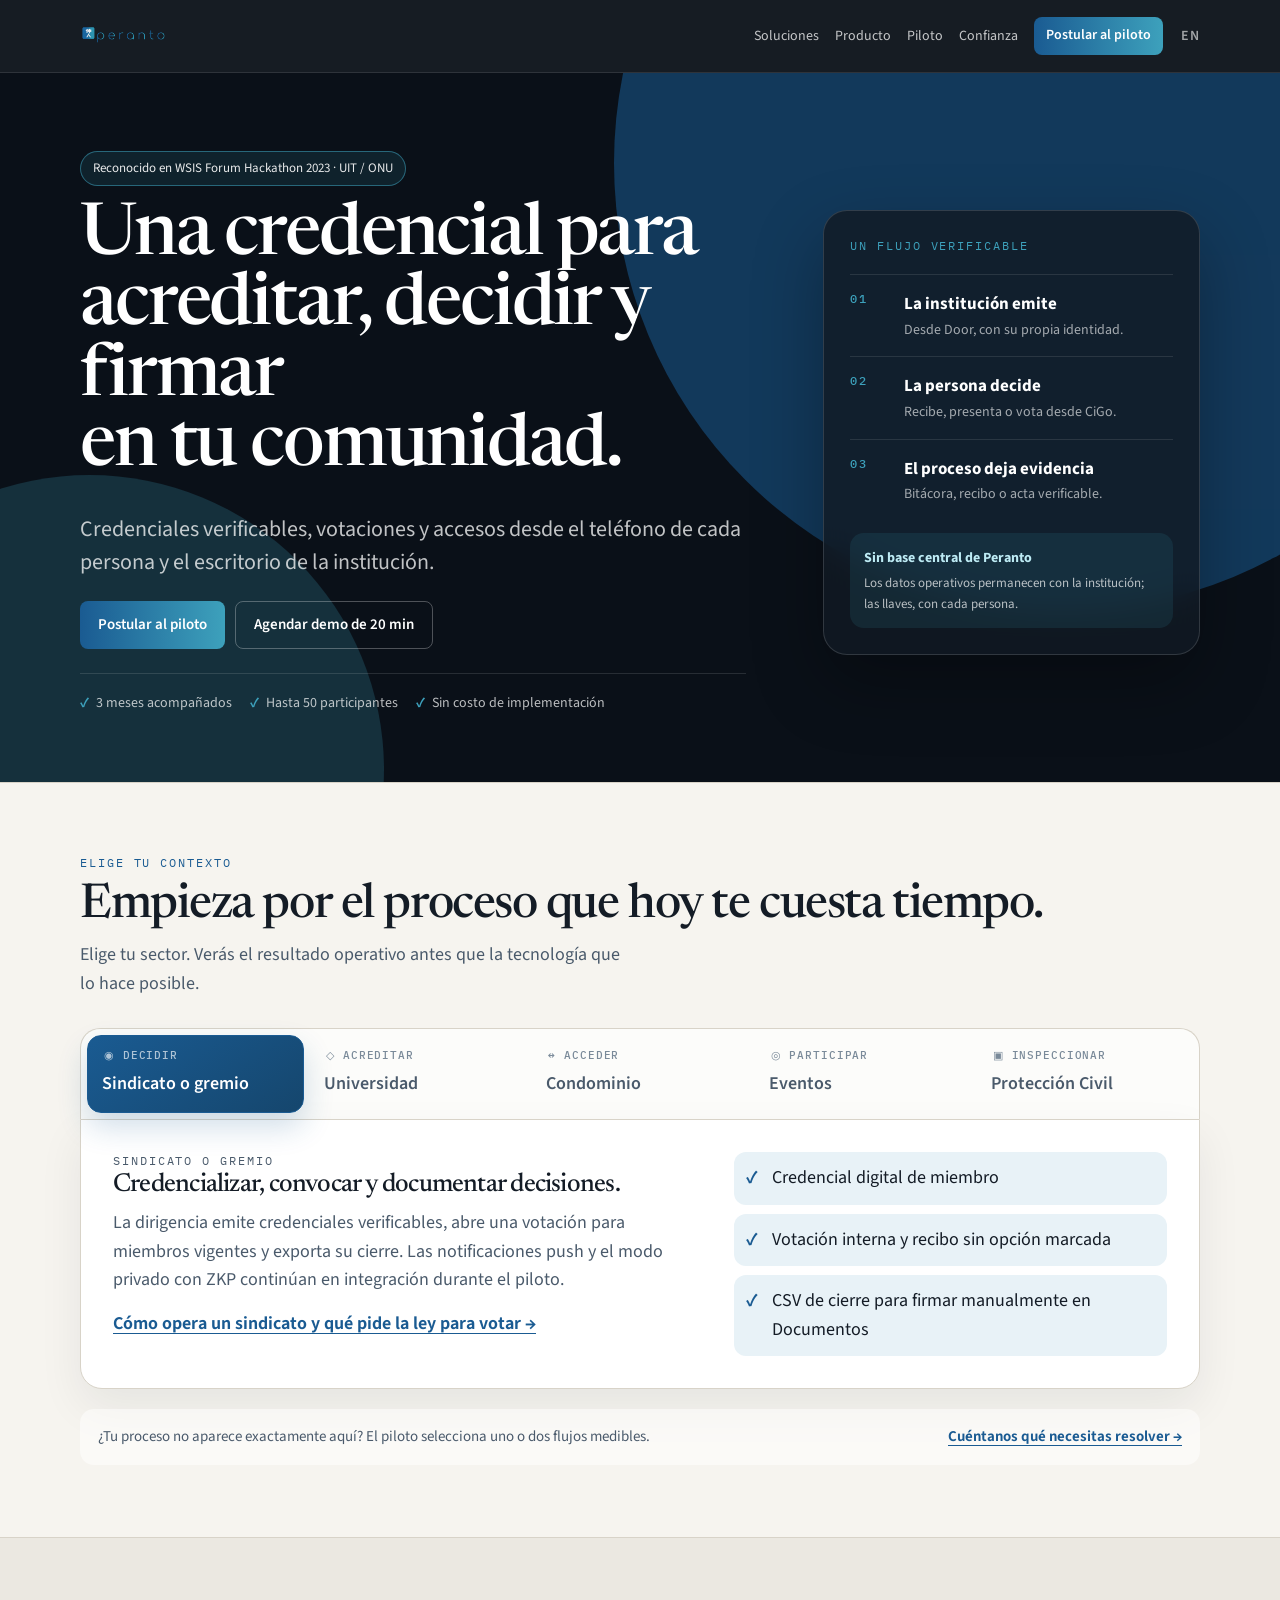
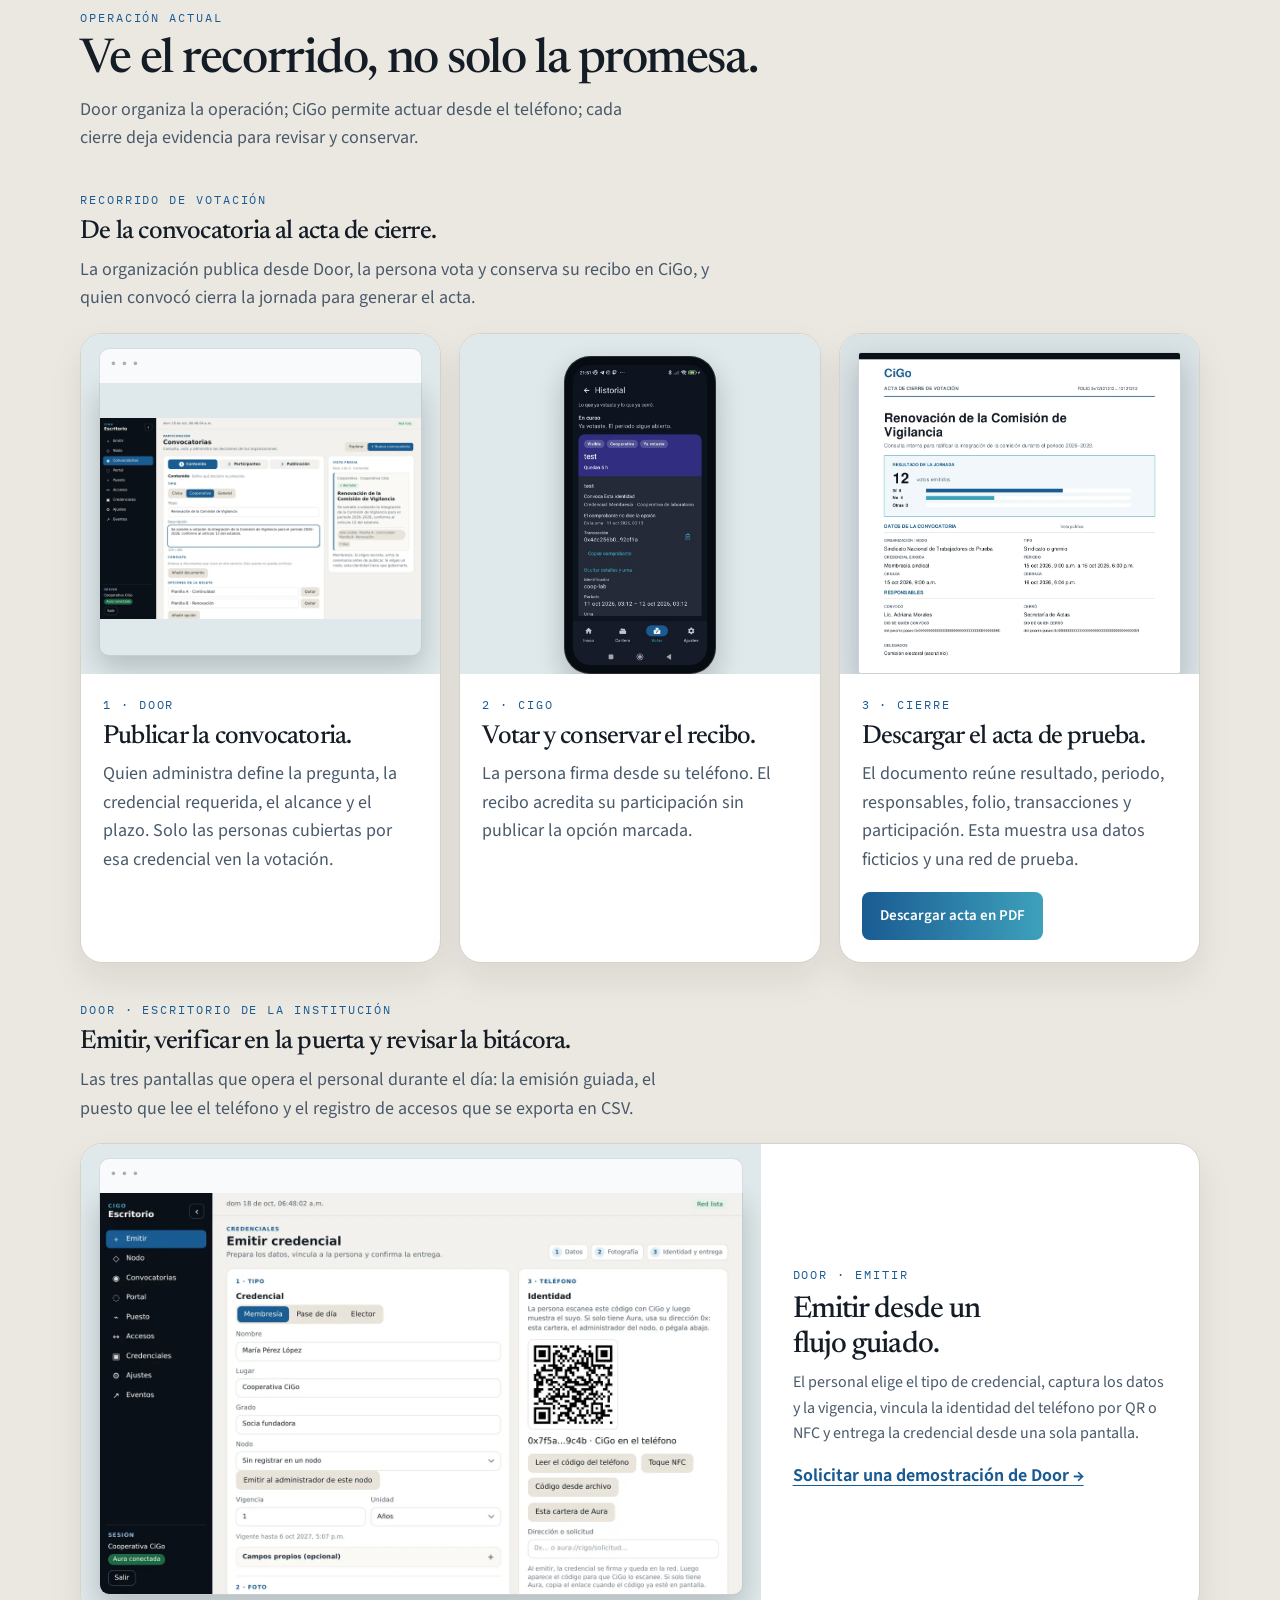
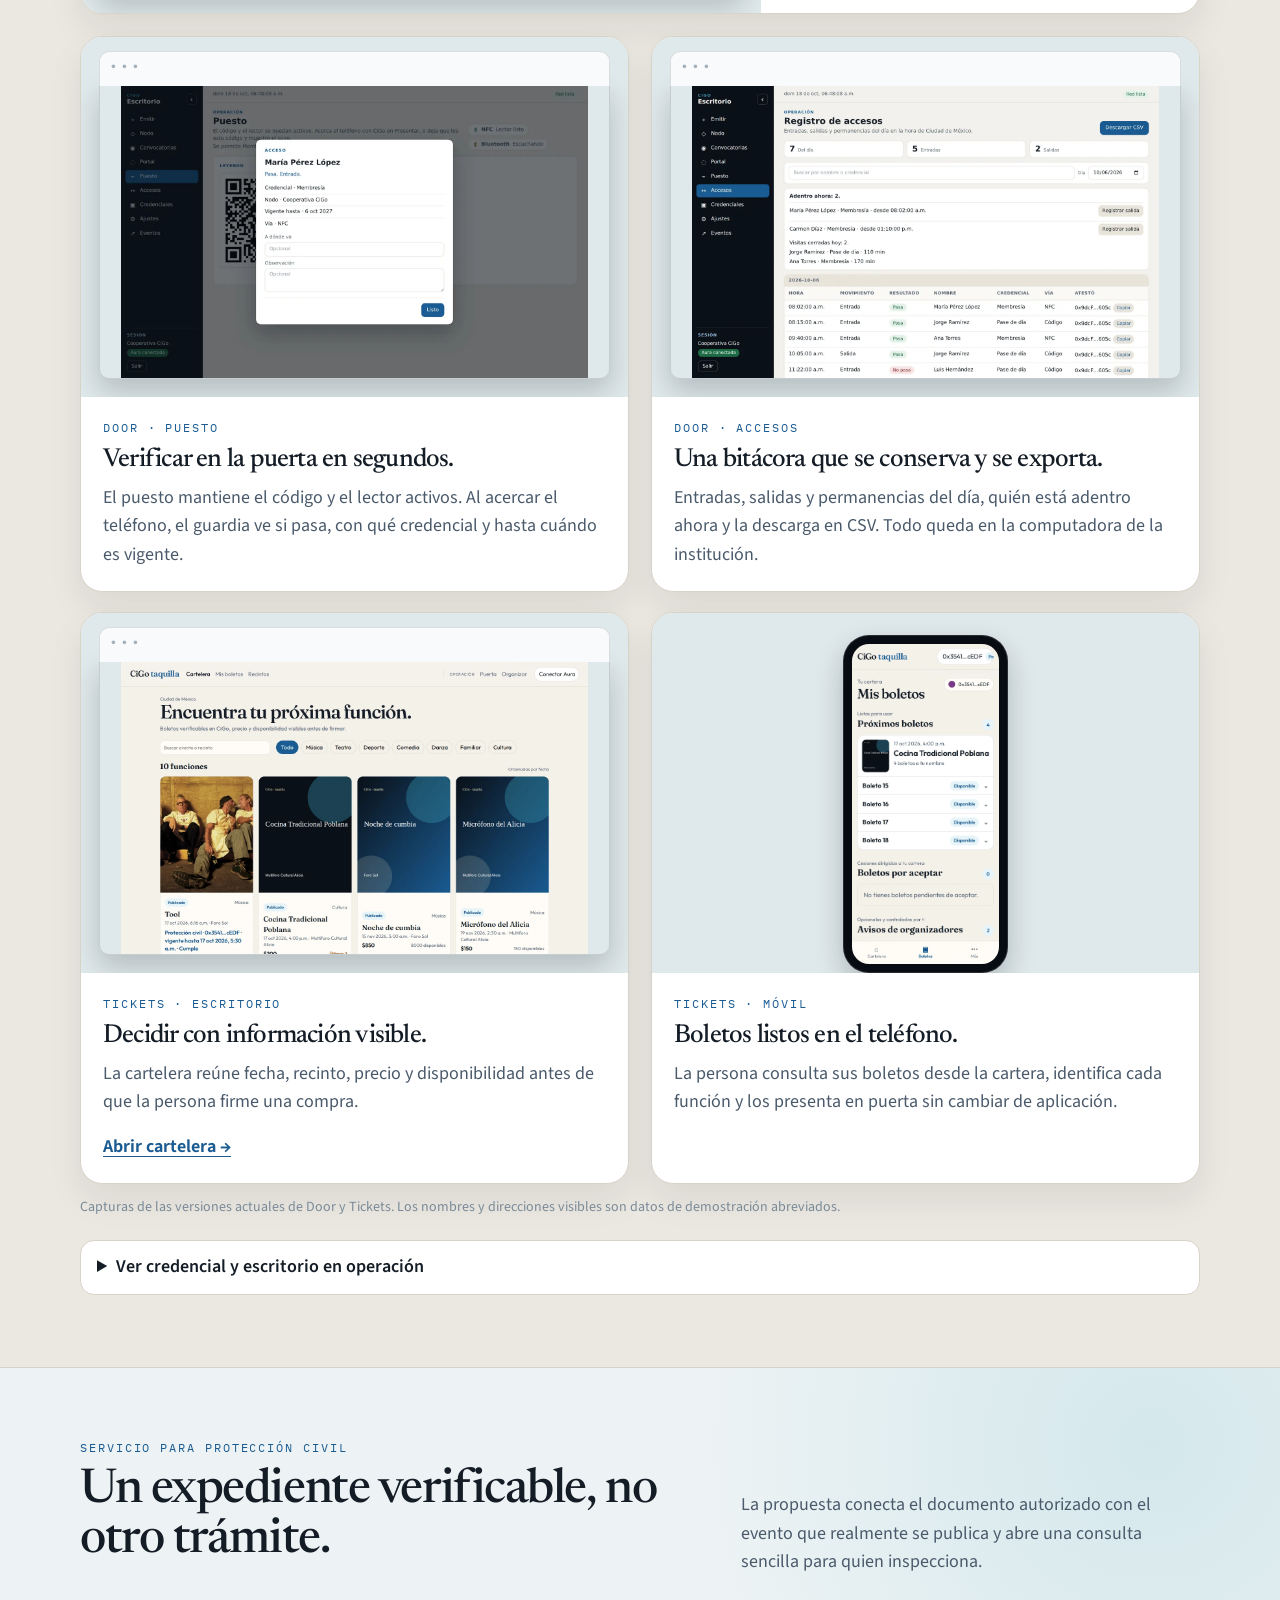
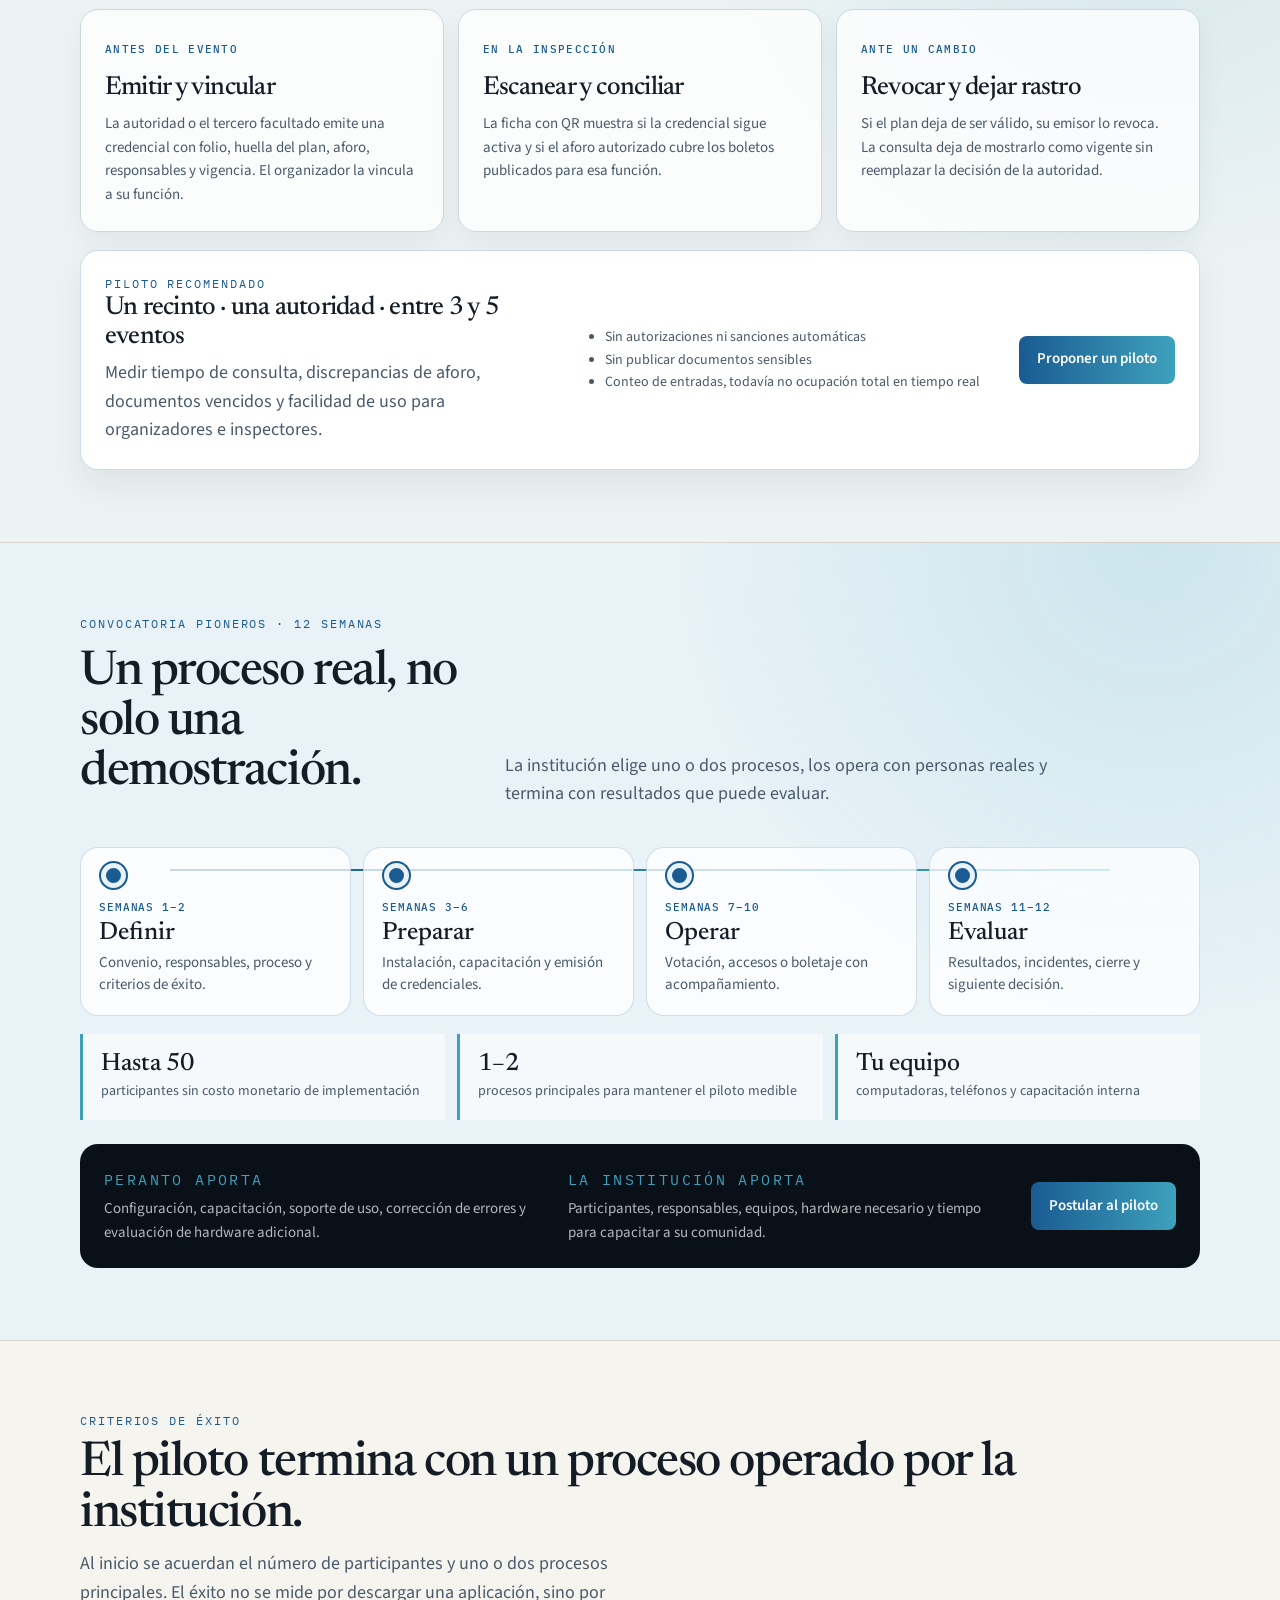
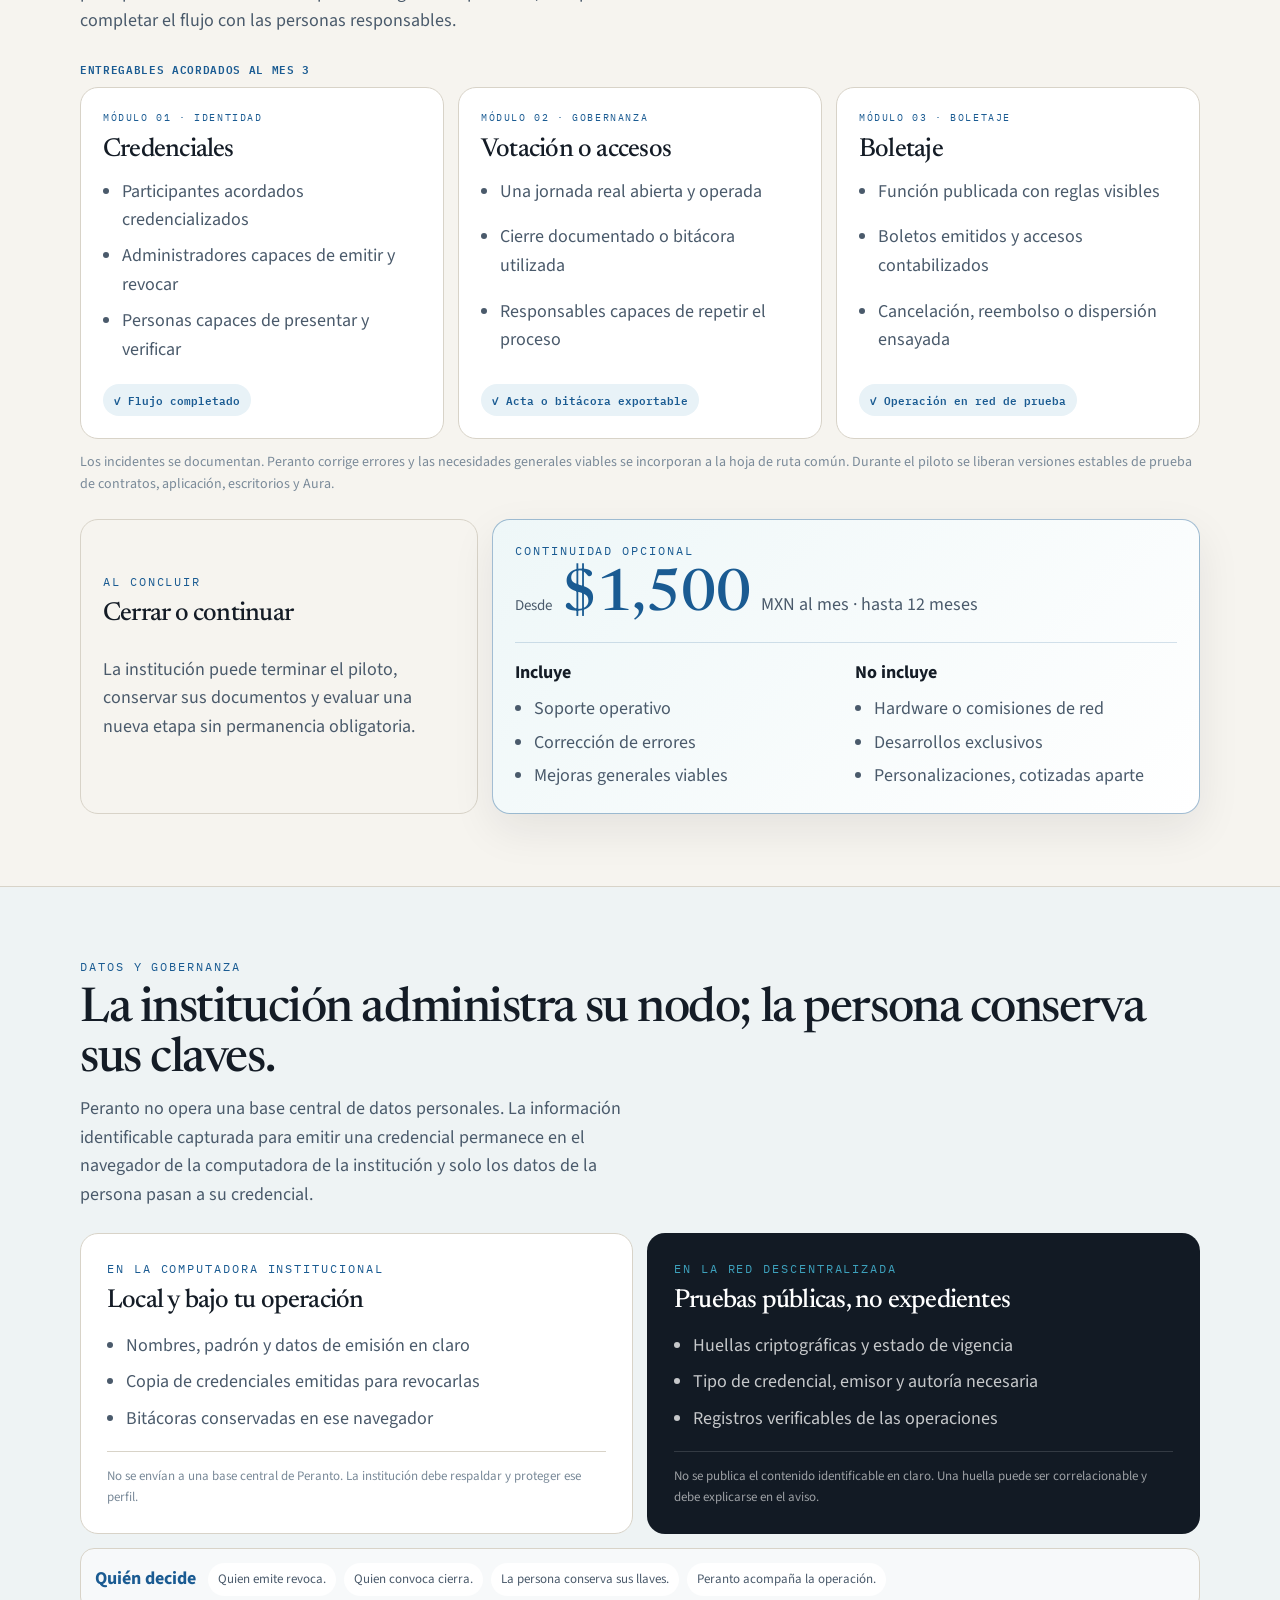
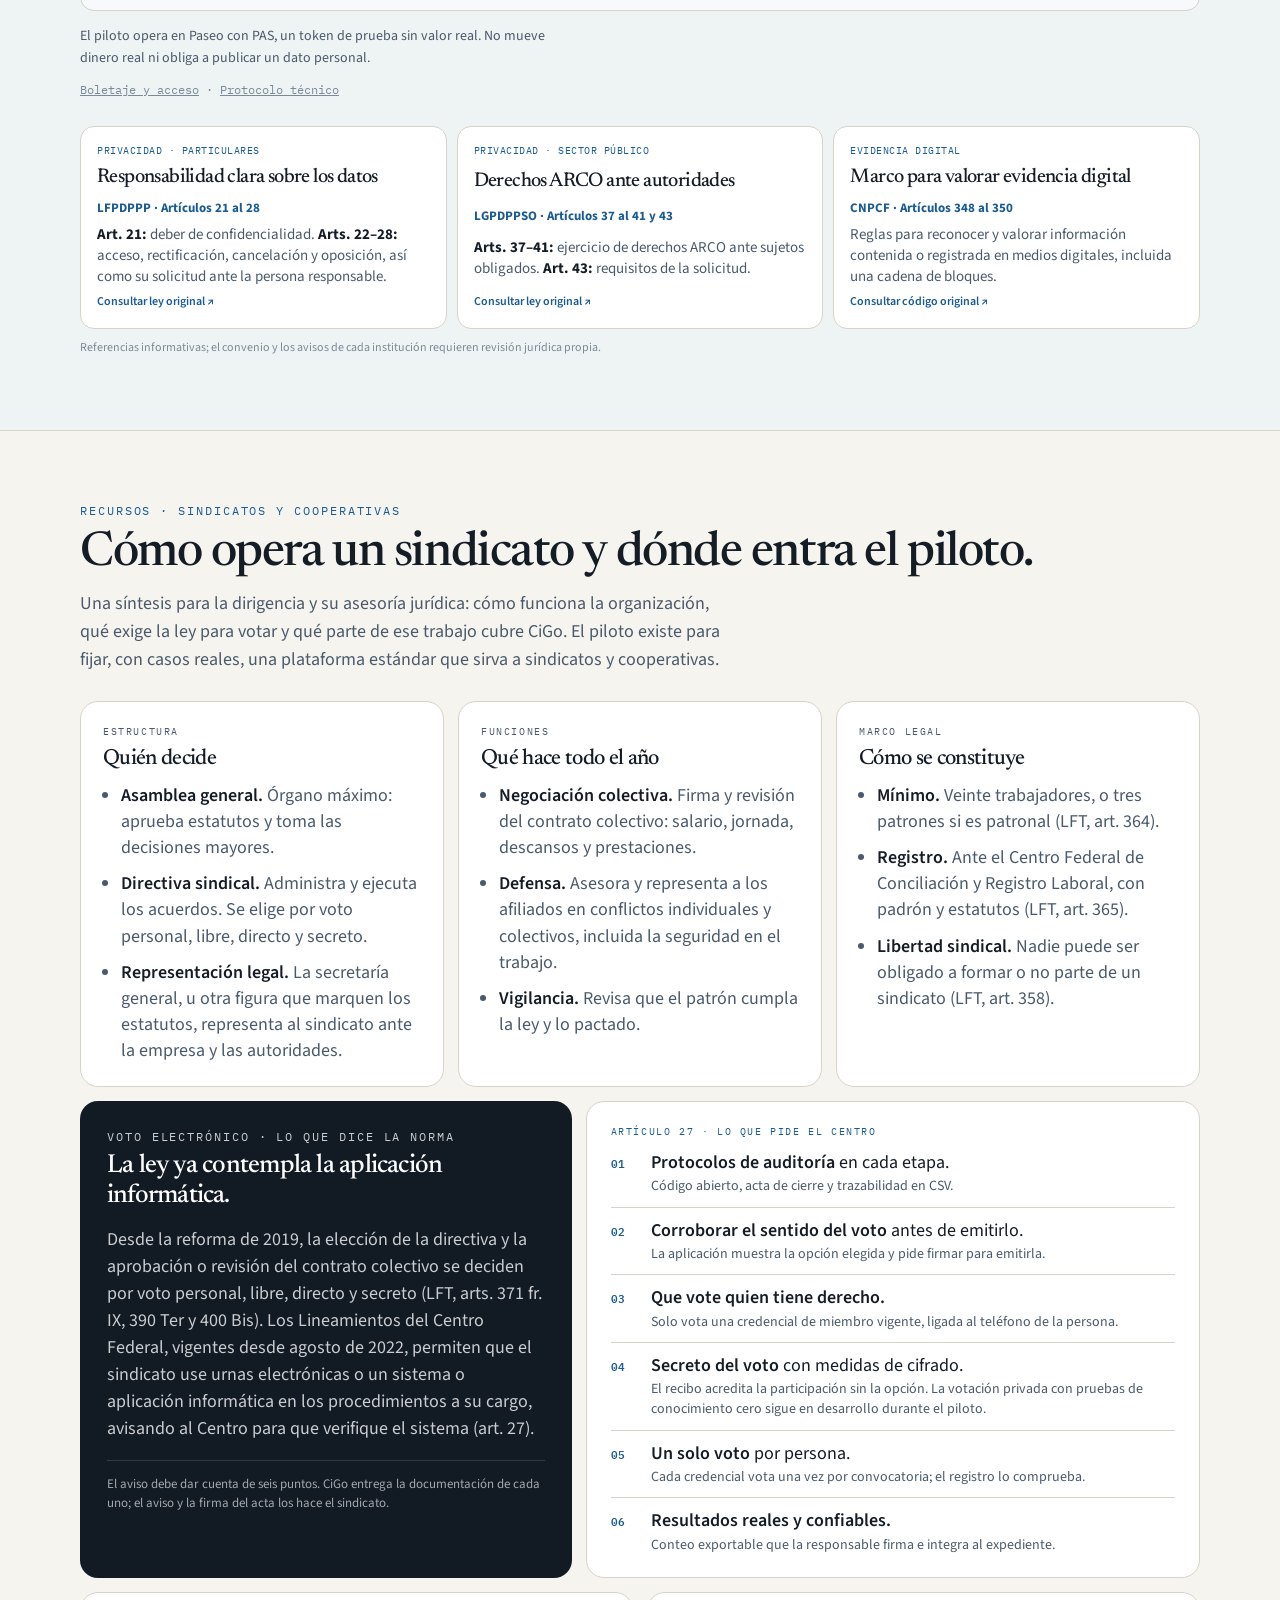
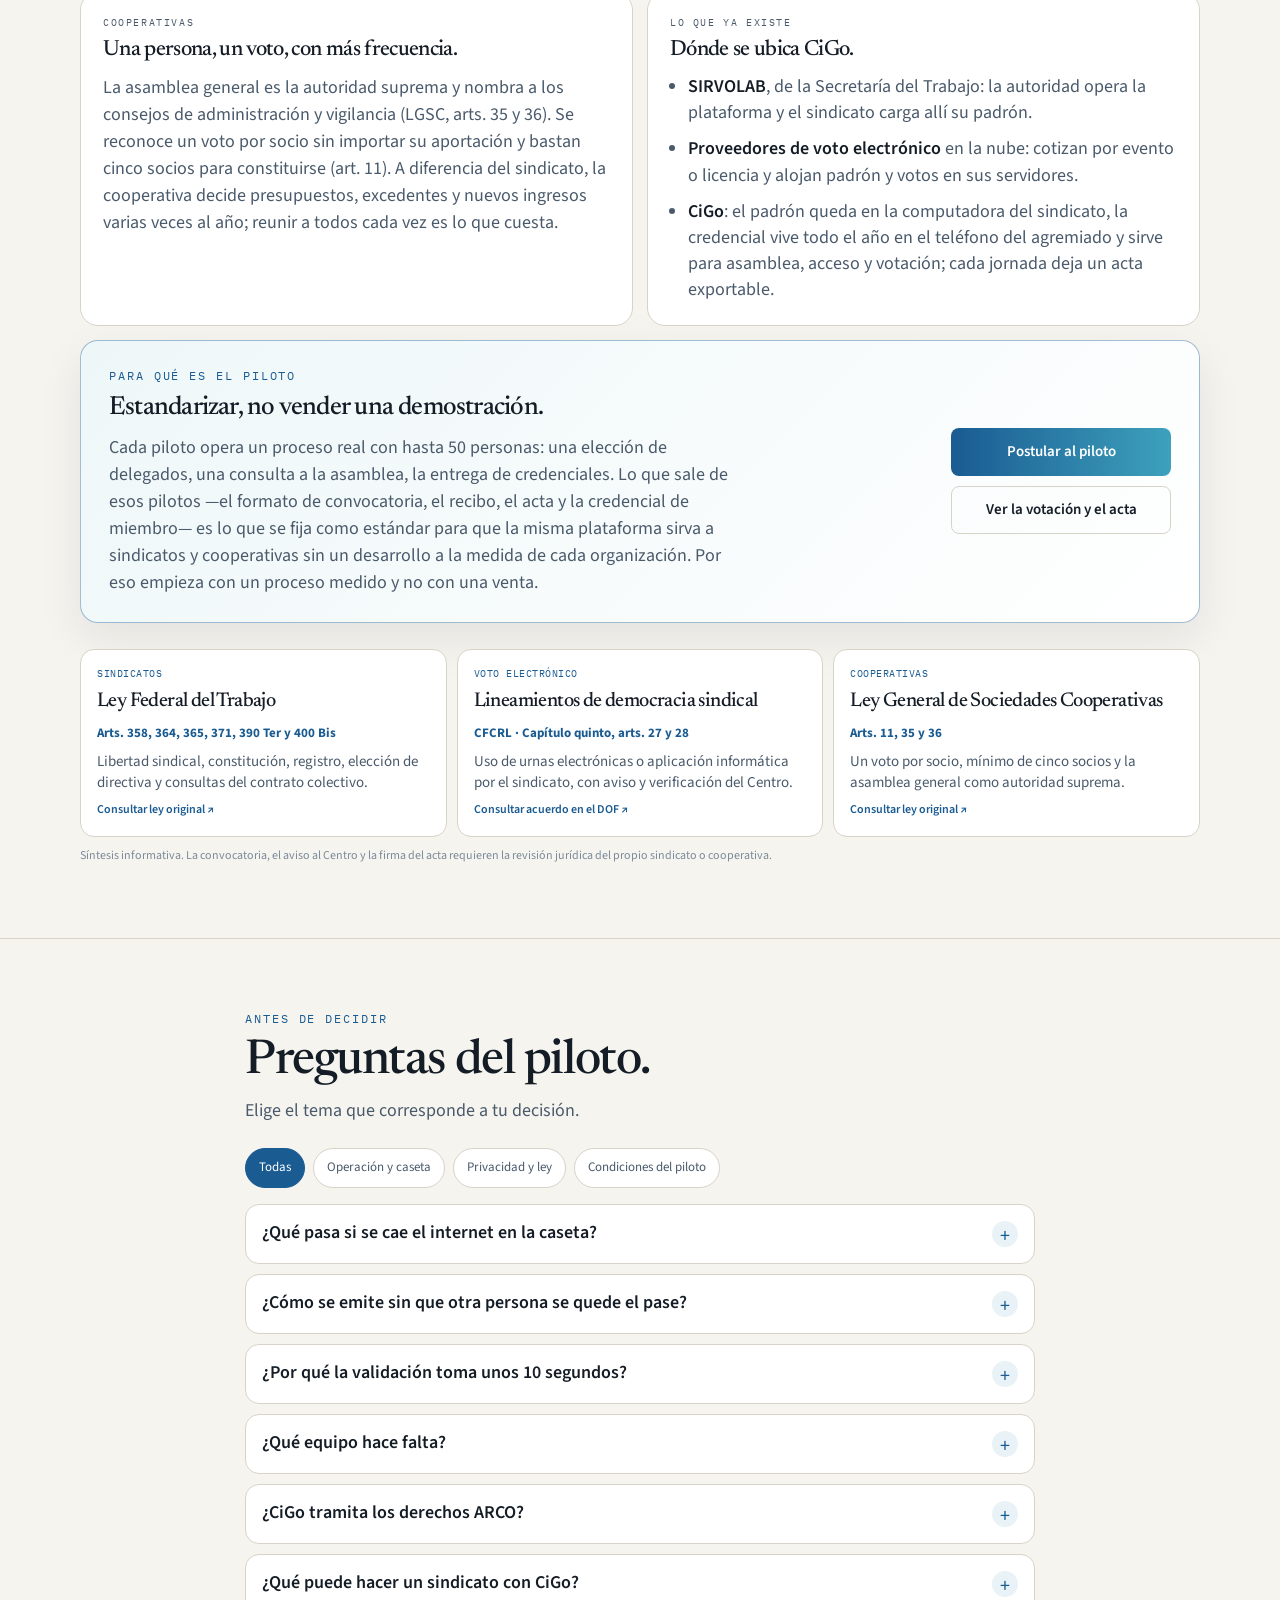
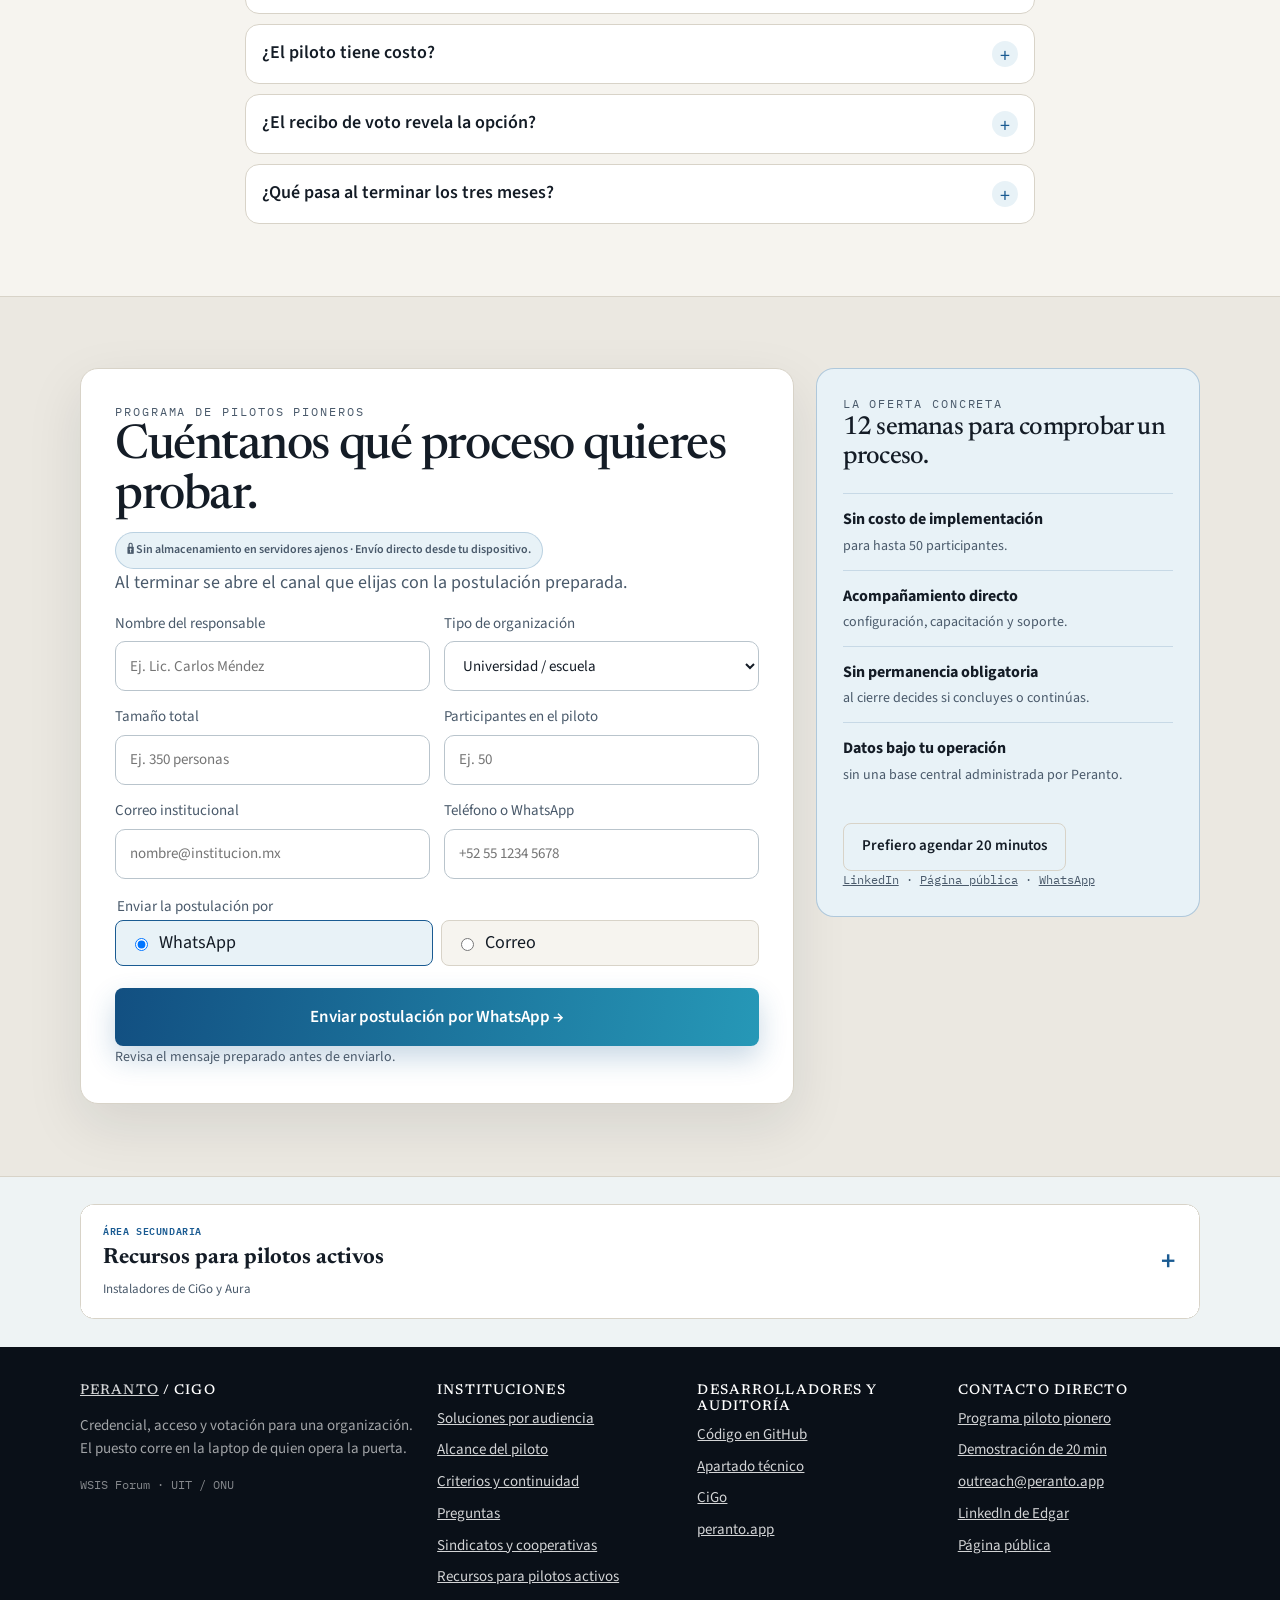
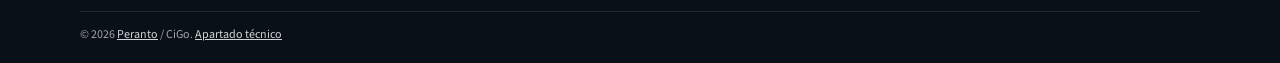
==== commit a76dde51: "Síntesis para sindicatos y cooperativas, voto electrónico según el art. 27 y CiGo 0.1.135 Co-authore" ====
--- a/index.html
+++ b/index.html
@@ -116,7 +116,7 @@
   <link rel="preconnect" href="https://fonts.googleapis.com" />
   <link rel="preconnect" href="https://fonts.gstatic.com" crossorigin />
   <link href="https://fonts.googleapis.com/css2?family=IBM+Plex+Mono:wght@400;500&family=Newsreader:opsz,wght@6..72,500;6..72,600&family=Source+Sans+3:wght@400;500;600&display=swap" rel="stylesheet" />
-  <link rel="stylesheet" href="styles.css?v=12" />
+  <link rel="stylesheet" href="styles.css?v=13" />
   <meta name="theme-color" content="#0a1018" />
   <link rel="icon" href="data:image/svg+xml,%3Csvg xmlns='http://www.w3.org/2000/svg' viewBox='0 0 32 32'%3E%3Crect fill='%230a1018' width='32' height='32' rx='8'/%3E%3Ccircle cx='16' cy='16' r='5' fill='%233da1bc'/%3E%3C/svg%3E" />
 </head>
@@ -189,6 +189,7 @@
             <p class="kicker">Sindicato o gremio</p>
             <h3>Credencializar, convocar y documentar decisiones.</h3>
             <p>La dirigencia emite credenciales verificables, abre una votación para miembros vigentes y exporta su cierre. Las notificaciones push y el modo privado con ZKP continúan en integración durante el piloto.</p>
+            <a class="text-link" href="#sindicatos">Cómo opera un sindicato y qué pide la ley para votar →</a>
           </div>
           <ul class="outcomes">
             <li>Credencial digital de miembro</li>
@@ -567,6 +568,118 @@
           </a>
         </div>
         <p class="legal-note">Referencias informativas; el convenio y los avisos de cada institución requieren revisión jurídica propia.</p>
+      </div>
+    </section>
+
+    <section id="sindicatos" class="guide-section">
+      <div class="wrap">
+        <p class="kicker">Recursos · Sindicatos y cooperativas</p>
+        <h2>Cómo opera un sindicato y dónde entra el piloto.</h2>
+        <p class="lead">Una síntesis para la dirigencia y su asesoría jurídica: cómo funciona la organización, qué exige la ley para votar y qué parte de ese trabajo cubre CiGo. El piloto existe para fijar, con casos reales, una plataforma estándar que sirva a sindicatos y cooperativas.</p>
+
+        <div class="guide-grid" aria-label="Cómo opera un sindicato en México">
+          <article class="guide-card">
+            <p class="kicker">Estructura</p>
+            <h3>Quién decide</h3>
+            <ul>
+              <li><b>Asamblea general.</b> Órgano máximo: aprueba estatutos y toma las decisiones mayores.</li>
+              <li><b>Directiva sindical.</b> Administra y ejecuta los acuerdos. Se elige por voto personal, libre, directo y secreto.</li>
+              <li><b>Representación legal.</b> La secretaría general, u otra figura que marquen los estatutos, representa al sindicato ante la empresa y las autoridades.</li>
+            </ul>
+          </article>
+          <article class="guide-card">
+            <p class="kicker">Funciones</p>
+            <h3>Qué hace todo el año</h3>
+            <ul>
+              <li><b>Negociación colectiva.</b> Firma y revisión del contrato colectivo: salario, jornada, descansos y prestaciones.</li>
+              <li><b>Defensa.</b> Asesora y representa a los afiliados en conflictos individuales y colectivos, incluida la seguridad en el trabajo.</li>
+              <li><b>Vigilancia.</b> Revisa que el patrón cumpla la ley y lo pactado.</li>
+            </ul>
+          </article>
+          <article class="guide-card">
+            <p class="kicker">Marco legal</p>
+            <h3>Cómo se constituye</h3>
+            <ul>
+              <li><b>Mínimo.</b> Veinte trabajadores, o tres patrones si es patronal (LFT, art. 364).</li>
+              <li><b>Registro.</b> Ante el Centro Federal de Conciliación y Registro Laboral, con padrón y estatutos (LFT, art. 365).</li>
+              <li><b>Libertad sindical.</b> Nadie puede ser obligado a formar o no parte de un sindicato (LFT, art. 358).</li>
+            </ul>
+          </article>
+        </div>
+
+        <div class="guide-law">
+          <article class="data-zone chain">
+            <p class="kicker">Voto electrónico · lo que dice la norma</p>
+            <h3>La ley ya contempla la aplicación informática.</h3>
+            <p>Desde la reforma de 2019, la elección de la directiva y la aprobación o revisión del contrato colectivo se deciden por voto personal, libre, directo y secreto (LFT, arts. 371 fr. IX, 390 Ter y 400 Bis). Los Lineamientos del Centro Federal, vigentes desde agosto de 2022, permiten que el sindicato use urnas electrónicas o un sistema o aplicación informática en los procedimientos a su cargo, avisando al Centro para que verifique el sistema (art. 27).</p>
+            <p class="guide-law-note">El aviso debe dar cuenta de seis puntos. CiGo entrega la documentación de cada uno; el aviso y la firma del acta los hace el sindicato.</p>
+          </article>
+          <article class="guide-checklist">
+            <p class="kicker">Artículo 27 · lo que pide el Centro</p>
+            <ol>
+              <li><b>Protocolos de auditoría</b> en cada etapa.<span>Código abierto, acta de cierre y trazabilidad en CSV.</span></li>
+              <li><b>Corroborar el sentido del voto</b> antes de emitirlo.<span>La aplicación muestra la opción elegida y pide firmar para emitirla.</span></li>
+              <li><b>Que vote quien tiene derecho.</b><span>Solo vota una credencial de miembro vigente, ligada al teléfono de la persona.</span></li>
+              <li><b>Secreto del voto</b> con medidas de cifrado.<span>El recibo acredita la participación sin la opción. La votación privada con pruebas de conocimiento cero sigue en desarrollo durante el piloto.</span></li>
+              <li><b>Un solo voto</b> por persona.<span>Cada credencial vota una vez por convocatoria; el registro lo comprueba.</span></li>
+              <li><b>Resultados reales y confiables.</b><span>Conteo exportable que la responsable firma e integra al expediente.</span></li>
+            </ol>
+          </article>
+        </div>
+
+        <div class="guide-grid guide-grid-two" aria-label="Cooperativas y alternativas existentes">
+          <article class="guide-card">
+            <p class="kicker">Cooperativas</p>
+            <h3>Una persona, un voto, con más frecuencia.</h3>
+            <p>La asamblea general es la autoridad suprema y nombra a los consejos de administración y vigilancia (LGSC, arts. 35 y 36). Se reconoce un voto por socio sin importar su aportación y bastan cinco socios para constituirse (art. 11). A diferencia del sindicato, la cooperativa decide presupuestos, excedentes y nuevos ingresos varias veces al año; reunir a todos cada vez es lo que cuesta.</p>
+          </article>
+          <article class="guide-card">
+            <p class="kicker">Lo que ya existe</p>
+            <h3>Dónde se ubica CiGo.</h3>
+            <ul>
+              <li><b>SIRVOLAB</b>, de la Secretaría del Trabajo: la autoridad opera la plataforma y el sindicato carga allí su padrón.</li>
+              <li><b>Proveedores de voto electrónico</b> en la nube: cotizan por evento o licencia y alojan padrón y votos en sus servidores.</li>
+              <li><b>CiGo</b>: el padrón queda en la computadora del sindicato, la credencial vive todo el año en el teléfono del agremiado y sirve para asamblea, acceso y votación; cada jornada deja un acta exportable.</li>
+            </ul>
+          </article>
+        </div>
+
+        <div class="guide-pilot">
+          <div>
+            <p class="kicker">Para qué es el piloto</p>
+            <h3>Estandarizar, no vender una demostración.</h3>
+            <p>Cada piloto opera un proceso real con hasta 50 personas: una elección de delegados, una consulta a la asamblea, la entrega de credenciales. Lo que sale de esos pilotos —el formato de convocatoria, el recibo, el acta y la credencial de miembro— es lo que se fija como estándar para que la misma plataforma sirva a sindicatos y cooperativas sin un desarrollo a la medida de cada organización. Por eso empieza con un proceso medido y no con una venta.</p>
+          </div>
+          <div class="actions">
+            <a class="btn solid" href="#postular">Postular al piloto</a>
+            <a class="btn ghost" href="#evidencia">Ver la votación y el acta</a>
+          </div>
+        </div>
+
+        <div class="legal-badges" aria-label="Referencias de esta síntesis">
+          <a href="https://www.diputados.gob.mx/LeyesBiblio/pdf/LFT.pdf" target="_blank" rel="noopener noreferrer">
+            <span>Sindicatos</span>
+            <h3>Ley Federal del Trabajo</h3>
+            <b>Arts. 358, 364, 365, 371, 390 Ter y 400 Bis</b>
+            <small>Libertad sindical, constitución, registro, elección de directiva y consultas del contrato colectivo.</small>
+            <em>Consultar ley original ↗</em>
+          </a>
+          <a href="https://dof.gob.mx/2022/CFCRL/ldemocracia_sindical.pdf" target="_blank" rel="noopener noreferrer">
+            <span>Voto electrónico</span>
+            <h3>Lineamientos de democracia sindical</h3>
+            <b>CFCRL · Capítulo quinto, arts. 27 y 28</b>
+            <small>Uso de urnas electrónicas o aplicación informática por el sindicato, con aviso y verificación del Centro.</small>
+            <em>Consultar acuerdo en el DOF ↗</em>
+          </a>
+          <a href="https://www.diputados.gob.mx/LeyesBiblio/pdf/LGSC.pdf" target="_blank" rel="noopener noreferrer">
+            <span>Cooperativas</span>
+            <h3>Ley General de Sociedades Cooperativas</h3>
+            <b>Arts. 11, 35 y 36</b>
+            <small>Un voto por socio, mínimo de cinco socios y la asamblea general como autoridad suprema.</small>
+            <em>Consultar ley original ↗</em>
+          </a>
+        </div>
+        <p class="legal-note">Síntesis informativa. La convocatoria, el aviso al Centro y la firma del acta requieren la revisión jurídica del propio sindicato o cooperativa.</p>
       </div>
     </section>
 
@@ -694,7 +807,7 @@
             <p>La instalación se realiza durante el acompañamiento. CiGo lleva la credencial en Android; Aura firma desde la computadora institucional.</p>
             <div class="cards">
           <article class="card">
-            <p class="kicker">Android · 0.1.120</p>
+            <p class="kicker">Android · 0.1.135</p>
             <h3>CiGo para el teléfono</h3>
             <p>Android 8 o más nuevo. No hace falta modo desarrollador. Al abrir el archivo, el teléfono pide permitir la instalación desde Chrome, una sola vez.</p>
             <div class="actions">
@@ -732,6 +845,7 @@
           <li><a href="#pioneros">Alcance del piloto</a></li>
           <li><a href="#piloto">Criterios y continuidad</a></li>
           <li><a href="#preguntas">Preguntas</a></li>
+          <li><a href="#sindicatos">Sindicatos y cooperativas</a></li>
           <li><a href="#descarga">Recursos para pilotos activos</a></li>
         </ul>
       </div>
--- a/styles.css
+++ b/styles.css
@@ -912,6 +912,69 @@
 .governance-strip b { margin-right: 4px; color: var(--deep); }
 .governance-strip span { padding: 6px 10px; border-radius: 999px; background: #fff; color: var(--ink-muted); font-size: 13px; }
 .network-note { font-size: 14px; color: var(--ink-muted); }
+.guide-section { background: var(--paper); }
+.guide-section .lead { max-width: 72ch; }
+.guide-grid { display: grid; grid-template-columns: repeat(3, minmax(0, 1fr)); gap: 14px; margin-top: 26px; }
+.guide-grid-two { grid-template-columns: repeat(2, minmax(0, 1fr)); margin-top: 14px; }
+.guide-card {
+  border: 1px solid var(--line);
+  border-radius: 18px;
+  padding: 22px;
+  background: var(--card);
+}
+.guide-card .kicker { margin-bottom: 8px; font-size: 10px; }
+.guide-card h3 { margin: 0 0 12px; font-size: 22px; line-height: 1.1; }
+.guide-card p { margin: 0; color: var(--ink-muted); line-height: 1.5; }
+.guide-card ul { display: grid; gap: 10px; margin: 0; padding-left: 18px; color: var(--ink-muted); line-height: 1.45; }
+.guide-card li b { color: var(--ink); font-weight: 600; }
+.guide-law { display: grid; grid-template-columns: minmax(0, 1fr) minmax(0, 1.25fr); gap: 14px; margin-top: 14px; align-items: stretch; }
+.guide-law .data-zone.chain p { margin: 0; color: rgba(255, 255, 255, 0.78); line-height: 1.5; }
+.guide-law .data-zone.chain h3 { margin: 6px 0 14px; }
+.guide-law-note { margin-top: 18px !important; padding-top: 14px; border-top: 1px solid rgba(255, 255, 255, 0.14); color: rgba(255, 255, 255, 0.62) !important; font-size: 13px; }
+.guide-checklist {
+  border: 1px solid var(--line);
+  border-radius: 18px;
+  padding: 22px 24px;
+  background: #fff;
+}
+.guide-checklist .kicker { margin-bottom: 10px; font-size: 10px; }
+.guide-checklist ol { display: grid; gap: 10px; margin: 0; padding: 0; list-style: none; counter-reset: guide; }
+.guide-checklist li {
+  position: relative;
+  padding: 10px 0 0 40px;
+  border-top: 1px solid var(--line);
+  line-height: 1.4;
+  counter-increment: guide;
+}
+.guide-checklist li:first-child { padding-top: 0; border-top: 0; }
+.guide-checklist li::before {
+  content: counter(guide, decimal-leading-zero);
+  position: absolute;
+  left: 0;
+  top: 13px;
+  color: var(--deep);
+  font: 600 11px var(--mono);
+  letter-spacing: 0.05em;
+}
+.guide-checklist li:first-child::before { top: 3px; }
+.guide-checklist li b { font-weight: 600; }
+.guide-checklist li span { display: block; margin-top: 2px; color: var(--ink-muted); font-size: 14px; }
+.guide-pilot {
+  display: grid;
+  grid-template-columns: minmax(0, 1fr) auto;
+  gap: 20px 32px;
+  align-items: center;
+  margin-top: 14px;
+  border: 1px solid rgba(26, 91, 146, 0.4);
+  border-radius: 18px;
+  padding: 26px 28px;
+  background: linear-gradient(135deg, #eef7f8, #fff);
+  box-shadow: 0 16px 44px rgba(20, 28, 38, 0.08);
+}
+.guide-pilot h3 { margin: 6px 0 10px; font-size: 26px; }
+.guide-pilot p:not(.kicker) { margin: 0; max-width: 70ch; color: var(--ink-muted); line-height: 1.5; }
+.guide-pilot .actions { display: grid; gap: 10px; margin: 0; min-width: 220px; }
+.guide-pilot .actions .btn { justify-content: center; text-align: center; }
 .legal-badges { display: grid; grid-template-columns: repeat(3, 1fr); gap: 10px; margin-top: 26px; }
 .legal-badges a {
   display: grid;
@@ -1276,6 +1339,8 @@
 @media (max-width: 900px) {
   .hero-layout, .hero-grid, .split, .two, .calc, .close, .cards, .steps, .segments, .suite, .facts, .sim-grid, .door-grid, .foot, .audience-panel, .evidence-grid, .product-showcase, .voting-steps, .pilot-intro, .pilot-responsibilities, .civil-heading, .civil-flow, .civil-pilot, #postular .close, .success-grid, .continuity-grid, .data-map { grid-template-columns: 1fr; }
   .legal-badges { grid-template-columns: 1fr 1fr; }
+  .guide-grid, .guide-grid-two, .guide-law, .guide-pilot { grid-template-columns: 1fr; }
+  .guide-pilot .actions { min-width: 0; grid-template-columns: 1fr 1fr; }
   .product-showcase.platform-showcase,
   .product-showcase.door-showcase,
   .product-showcase.tickets-showcase { grid-template-columns: 1fr; }
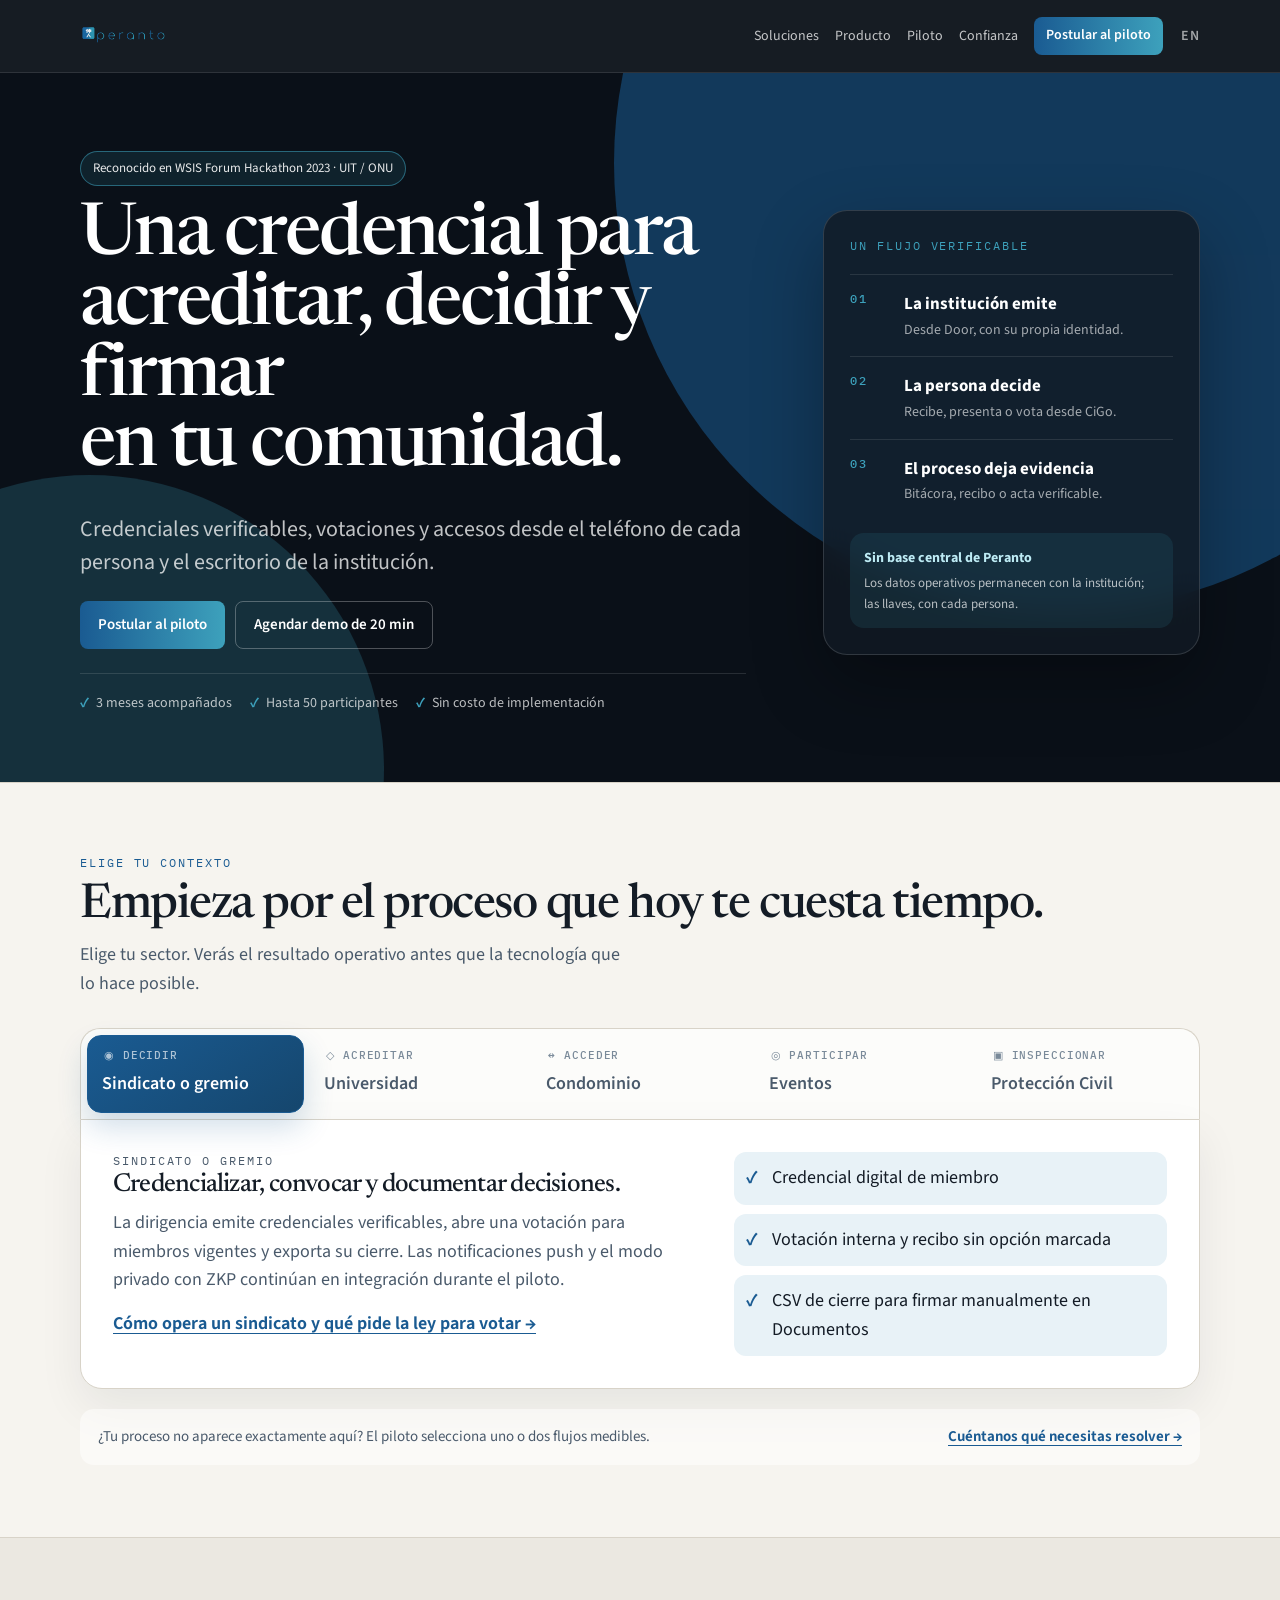
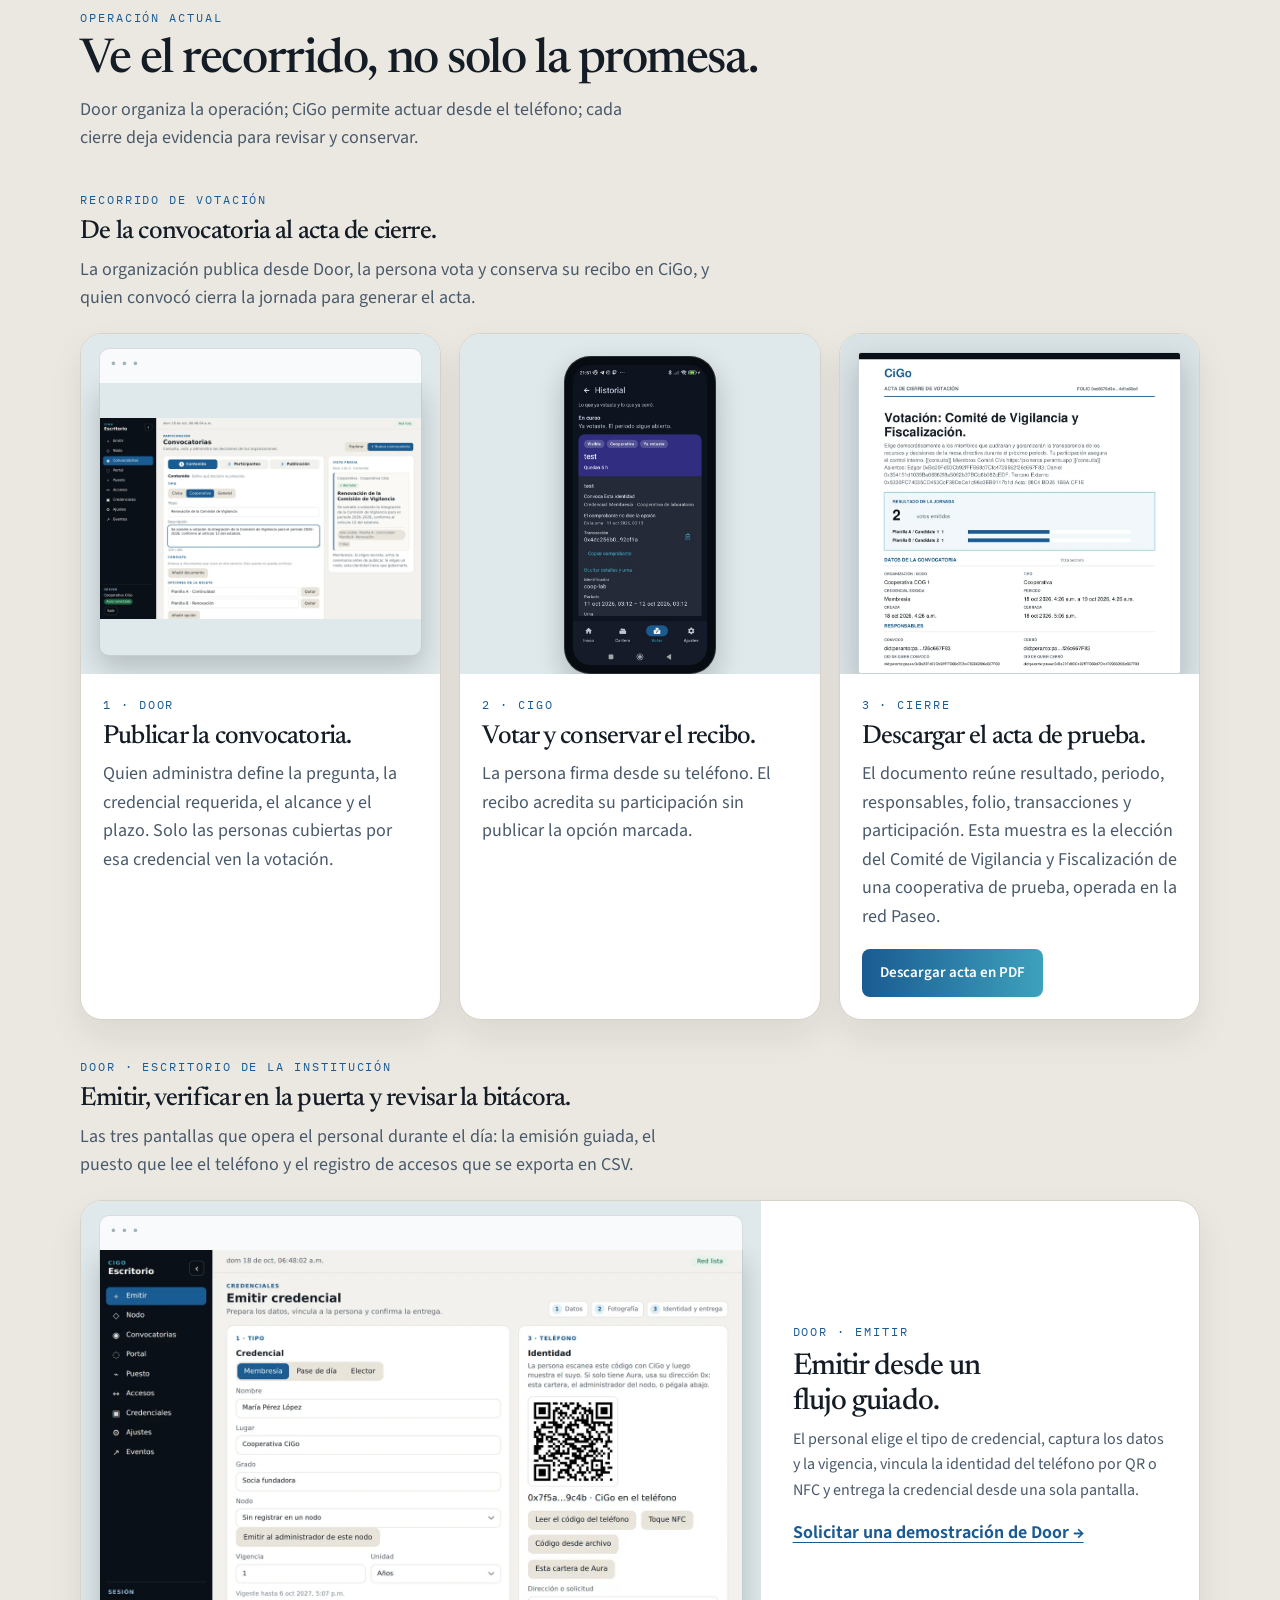
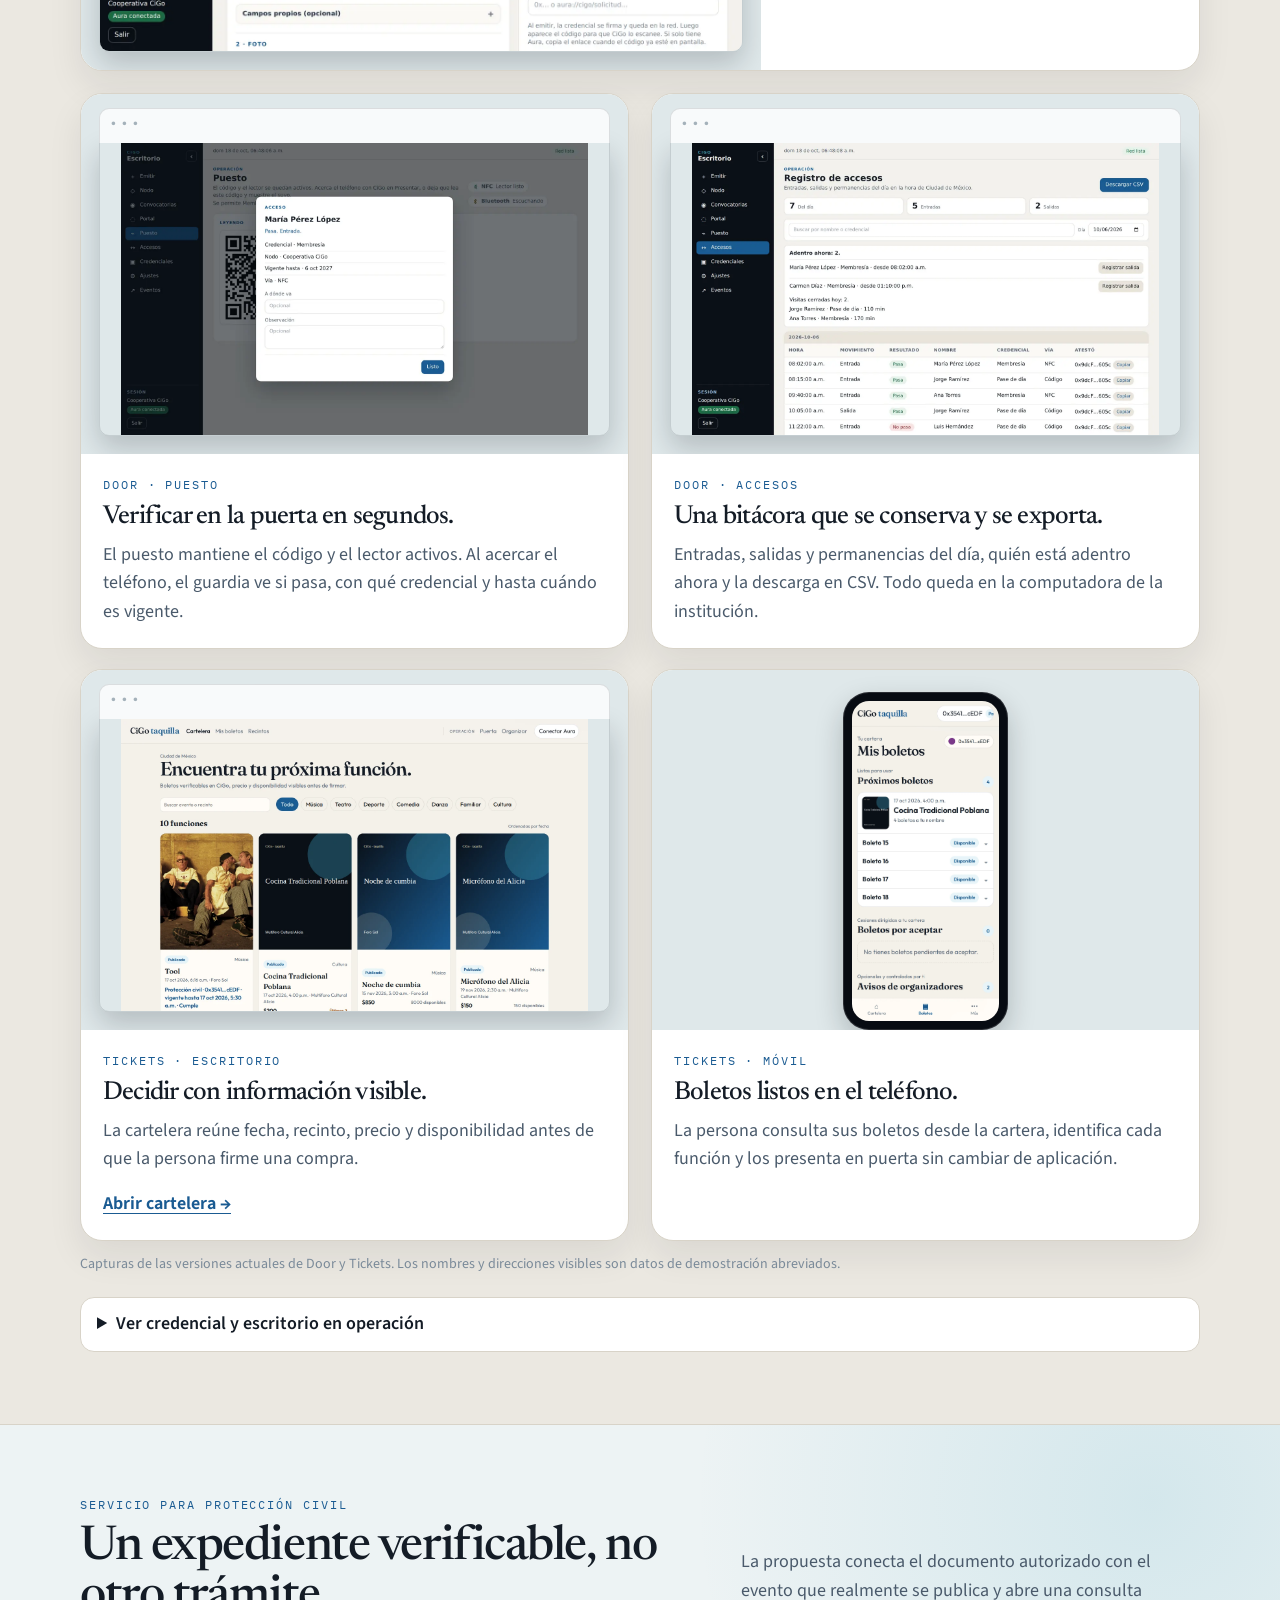
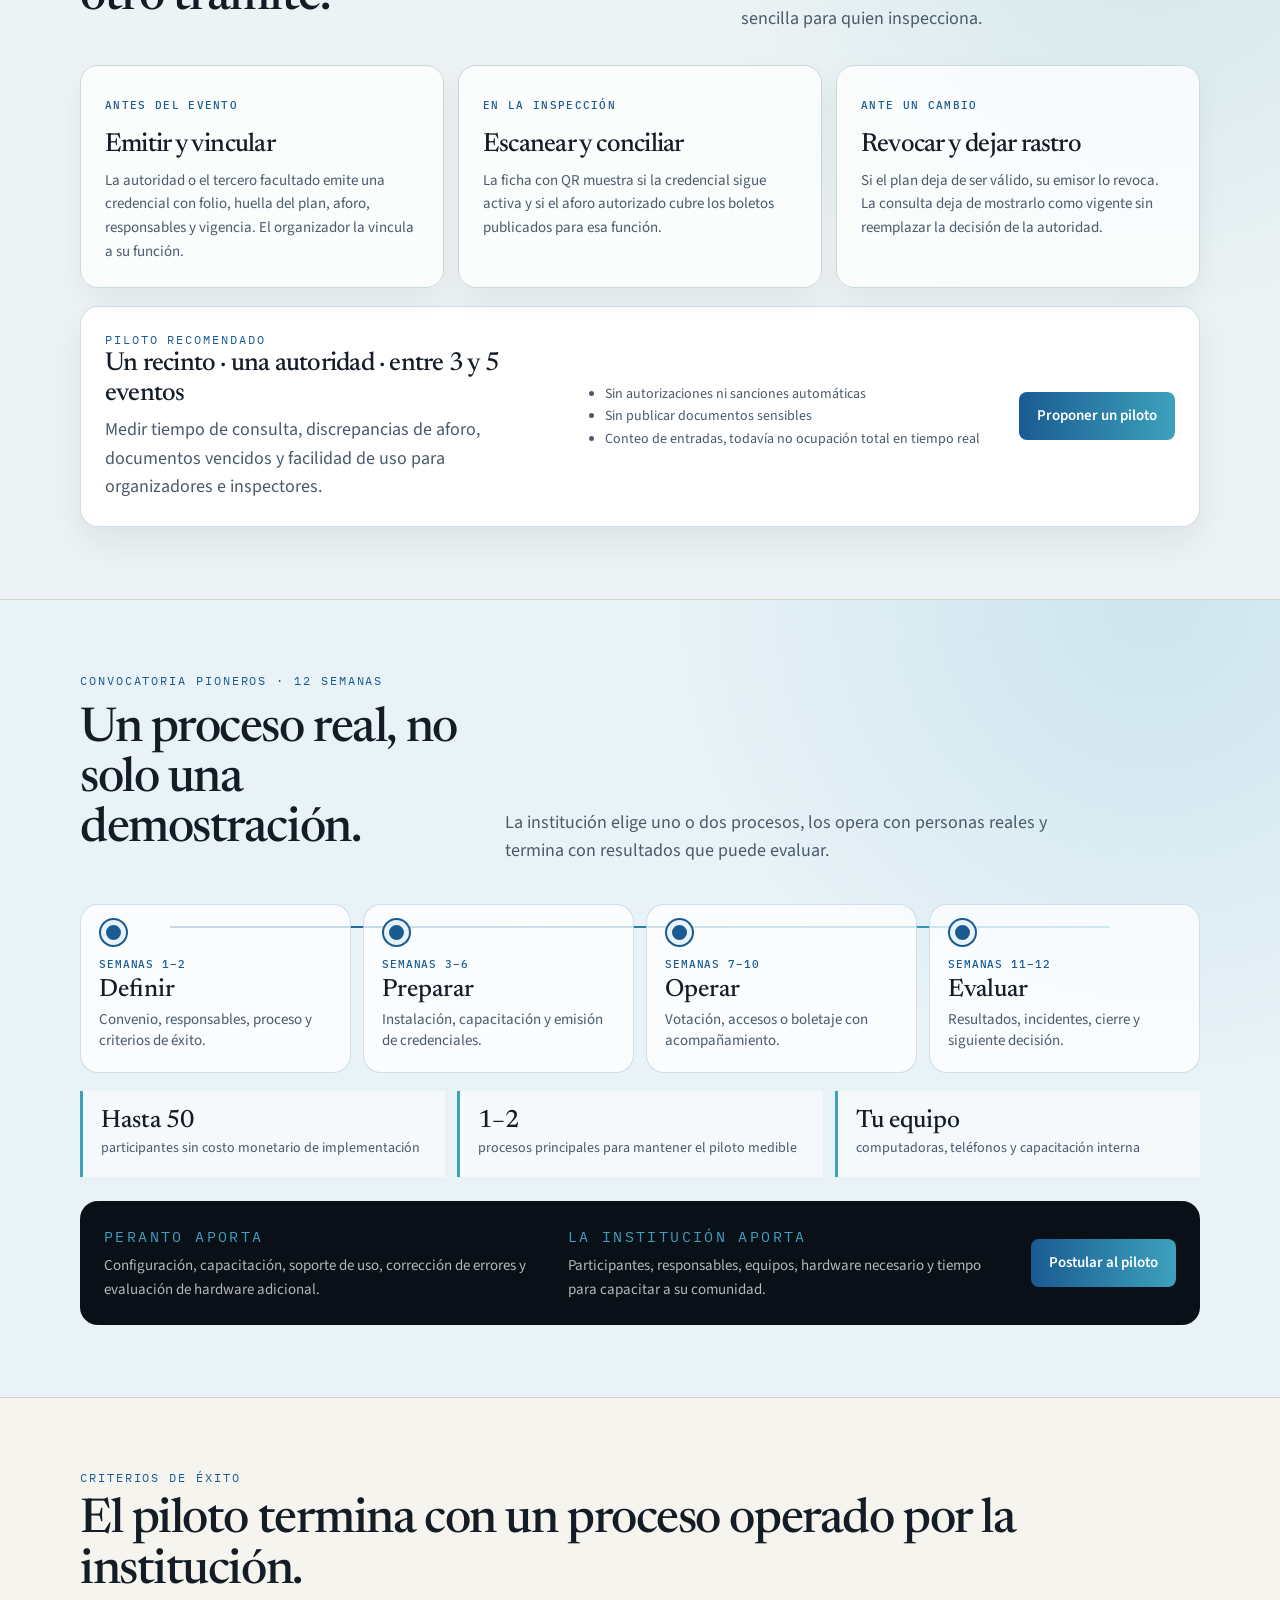
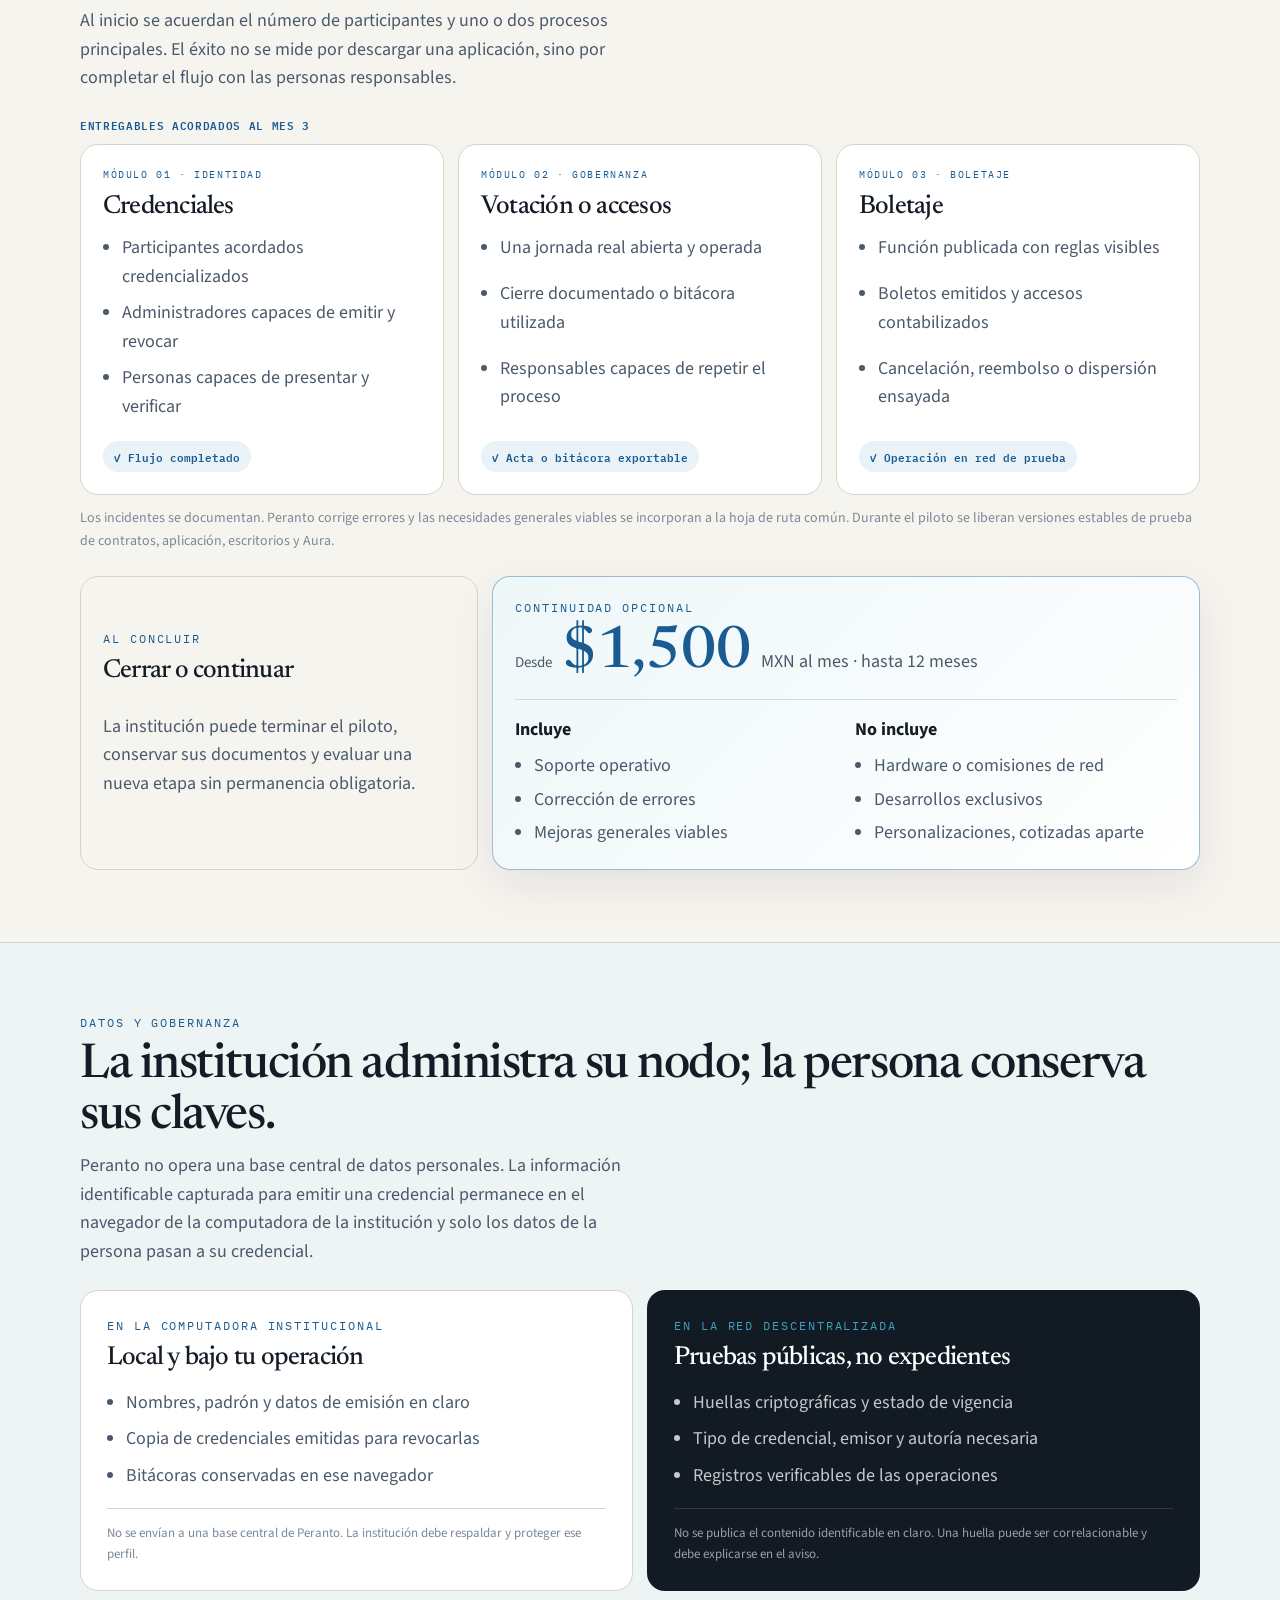
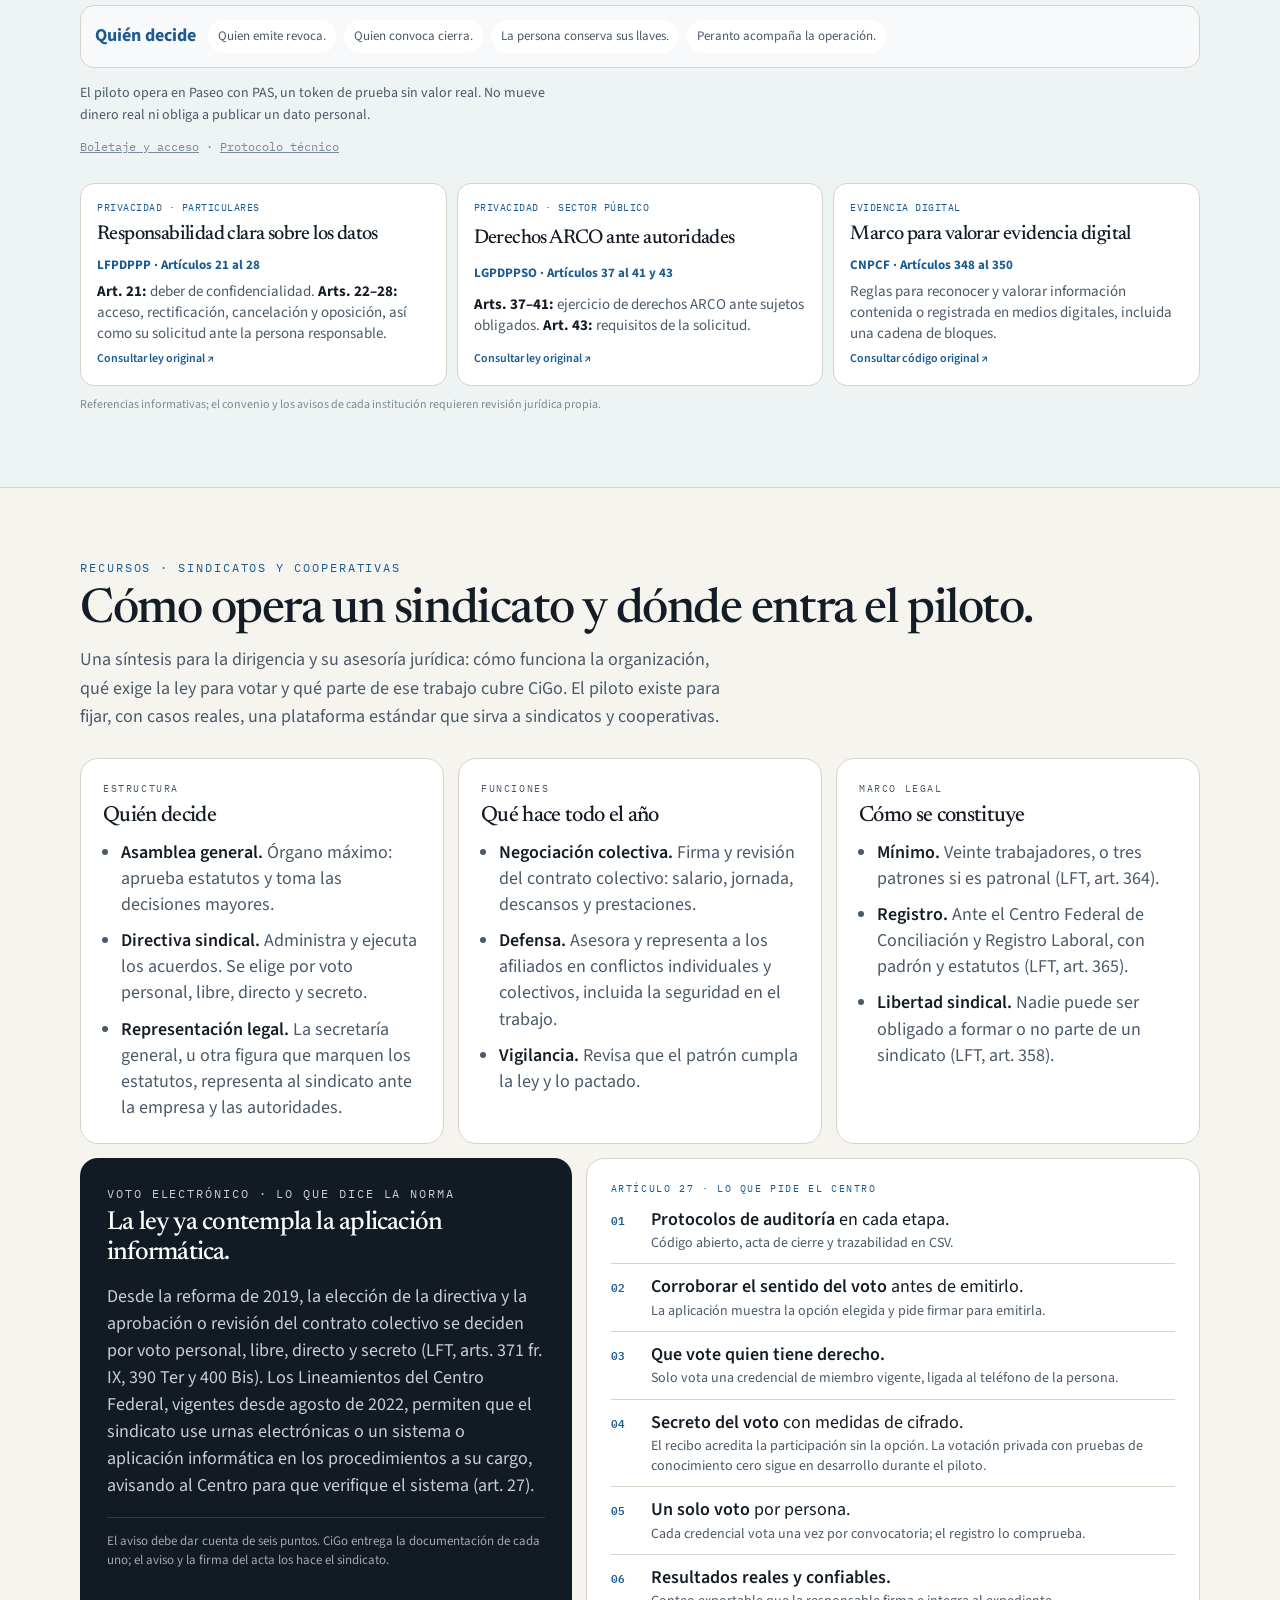
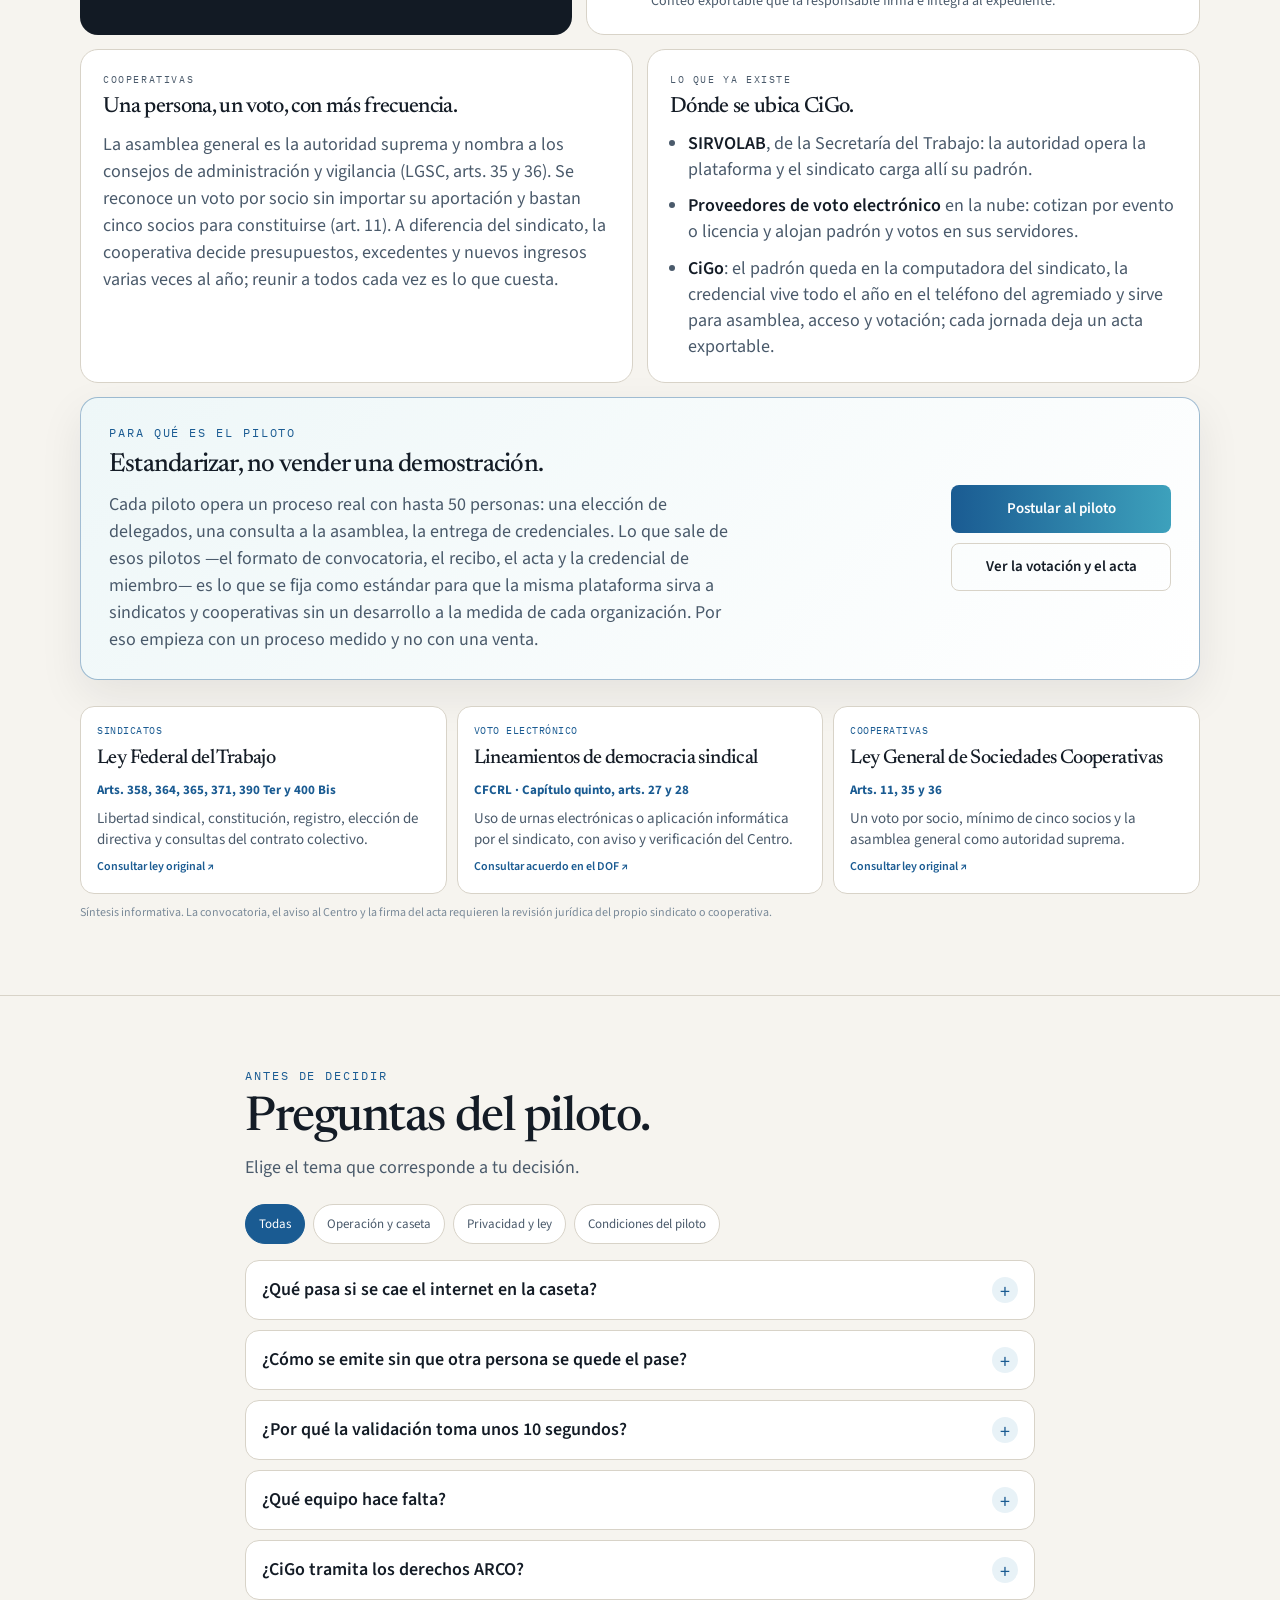
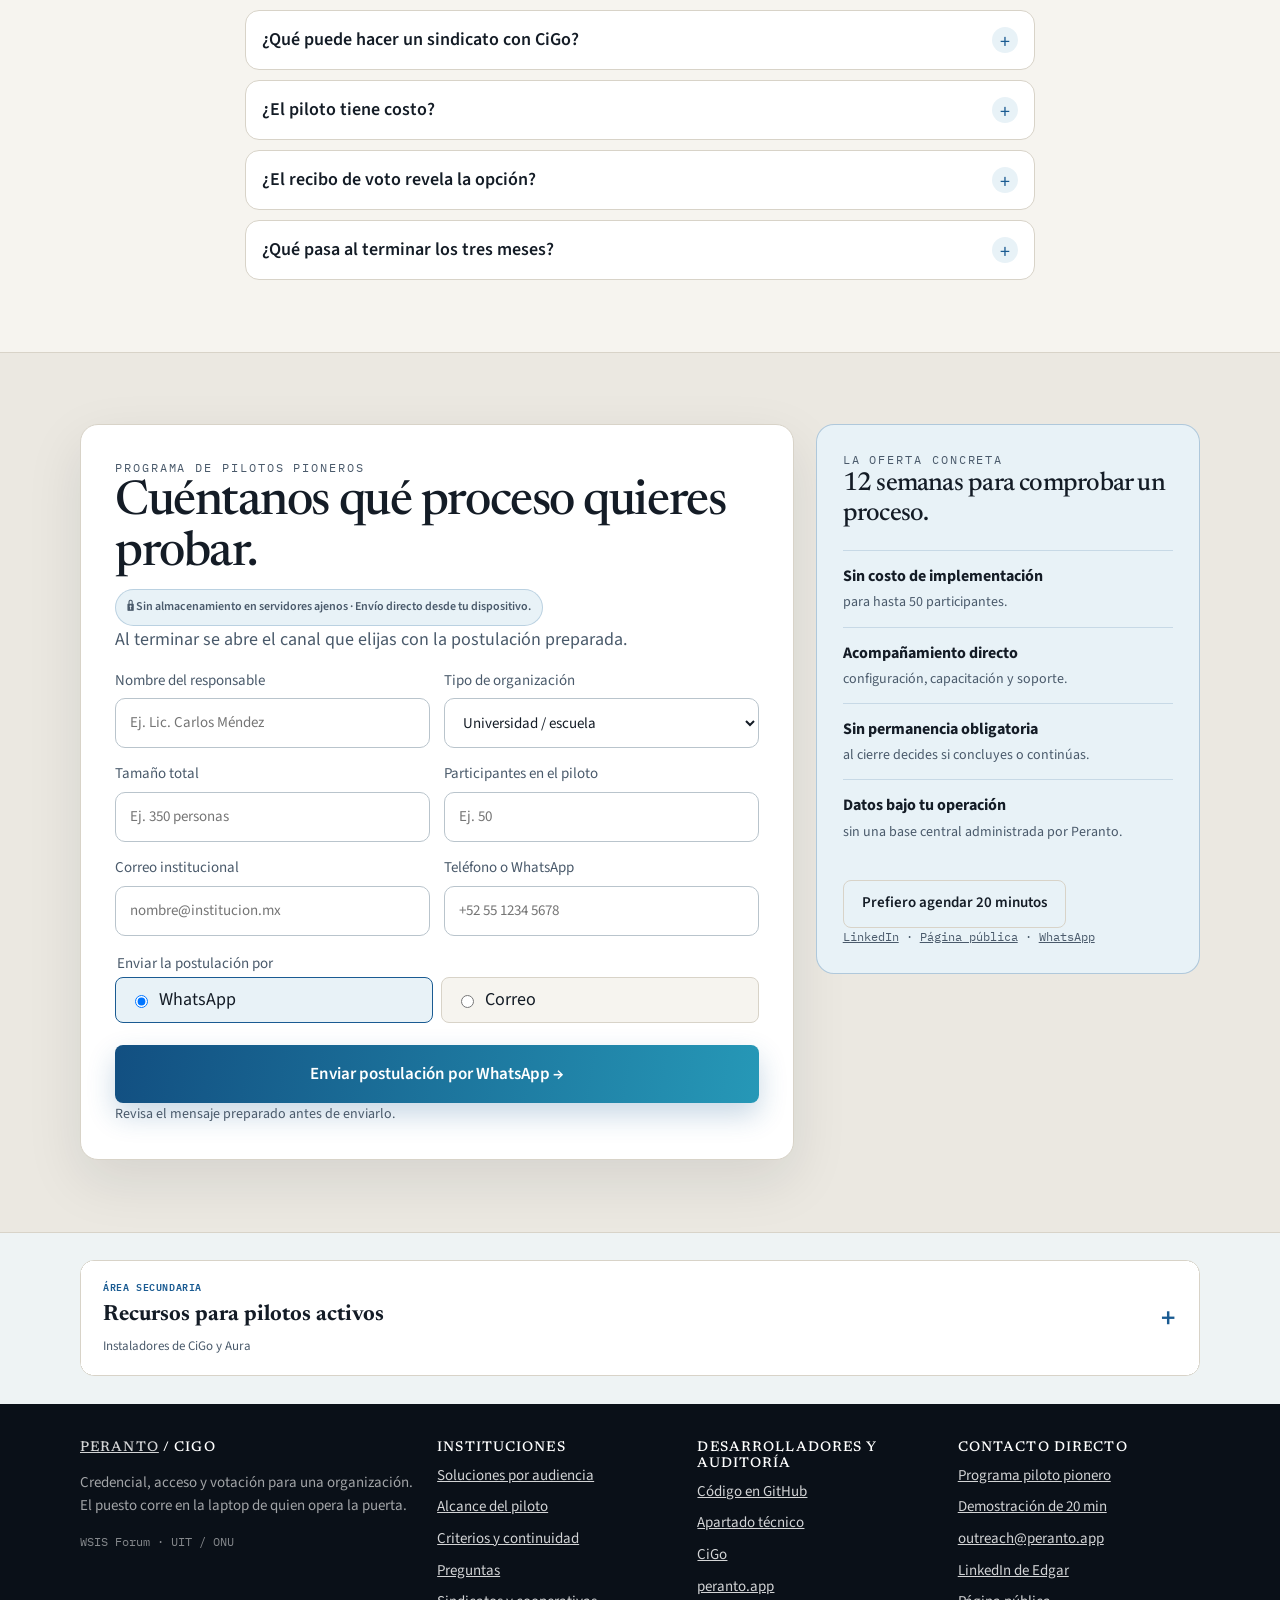
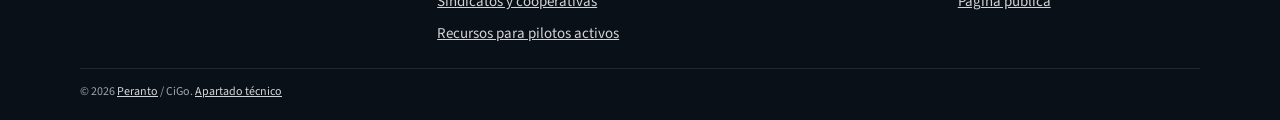
==== commit 3846907a: "Acta de cierre real: Comité de Vigilancia y Fiscalización de la cooperativa de prueba Co-authored-by" ====
--- a/index.html
+++ b/index.html
@@ -286,12 +286,12 @@
           </article>
           <article class="product-proof">
             <div class="proof-media report">
-              <img src="media/acta-votacion-portada.webp" alt="Primera página del acta de cierre de una votación sindical de prueba" loading="lazy" />
+              <img src="media/acta-votacion-portada.webp" alt="Primera página del acta de cierre de la votación del Comité de Vigilancia y Fiscalización de una cooperativa, generada por CiGo" loading="lazy" />
             </div>
             <div class="proof-copy">
               <p class="kicker">3 · Cierre</p>
               <h3>Descargar el acta de prueba.</h3>
-              <p>El documento reúne resultado, periodo, responsables, folio, transacciones y participación. Esta muestra usa datos ficticios y una red de prueba.</p>
+              <p>El documento reúne resultado, periodo, responsables, folio, transacciones y participación. Esta muestra es la elección del Comité de Vigilancia y Fiscalización de una cooperativa de prueba, operada en la red Paseo.</p>
               <a class="btn solid proof-download" href="media/acta-votacion-prueba.pdf" download>Descargar acta en PDF</a>
             </div>
           </article>
